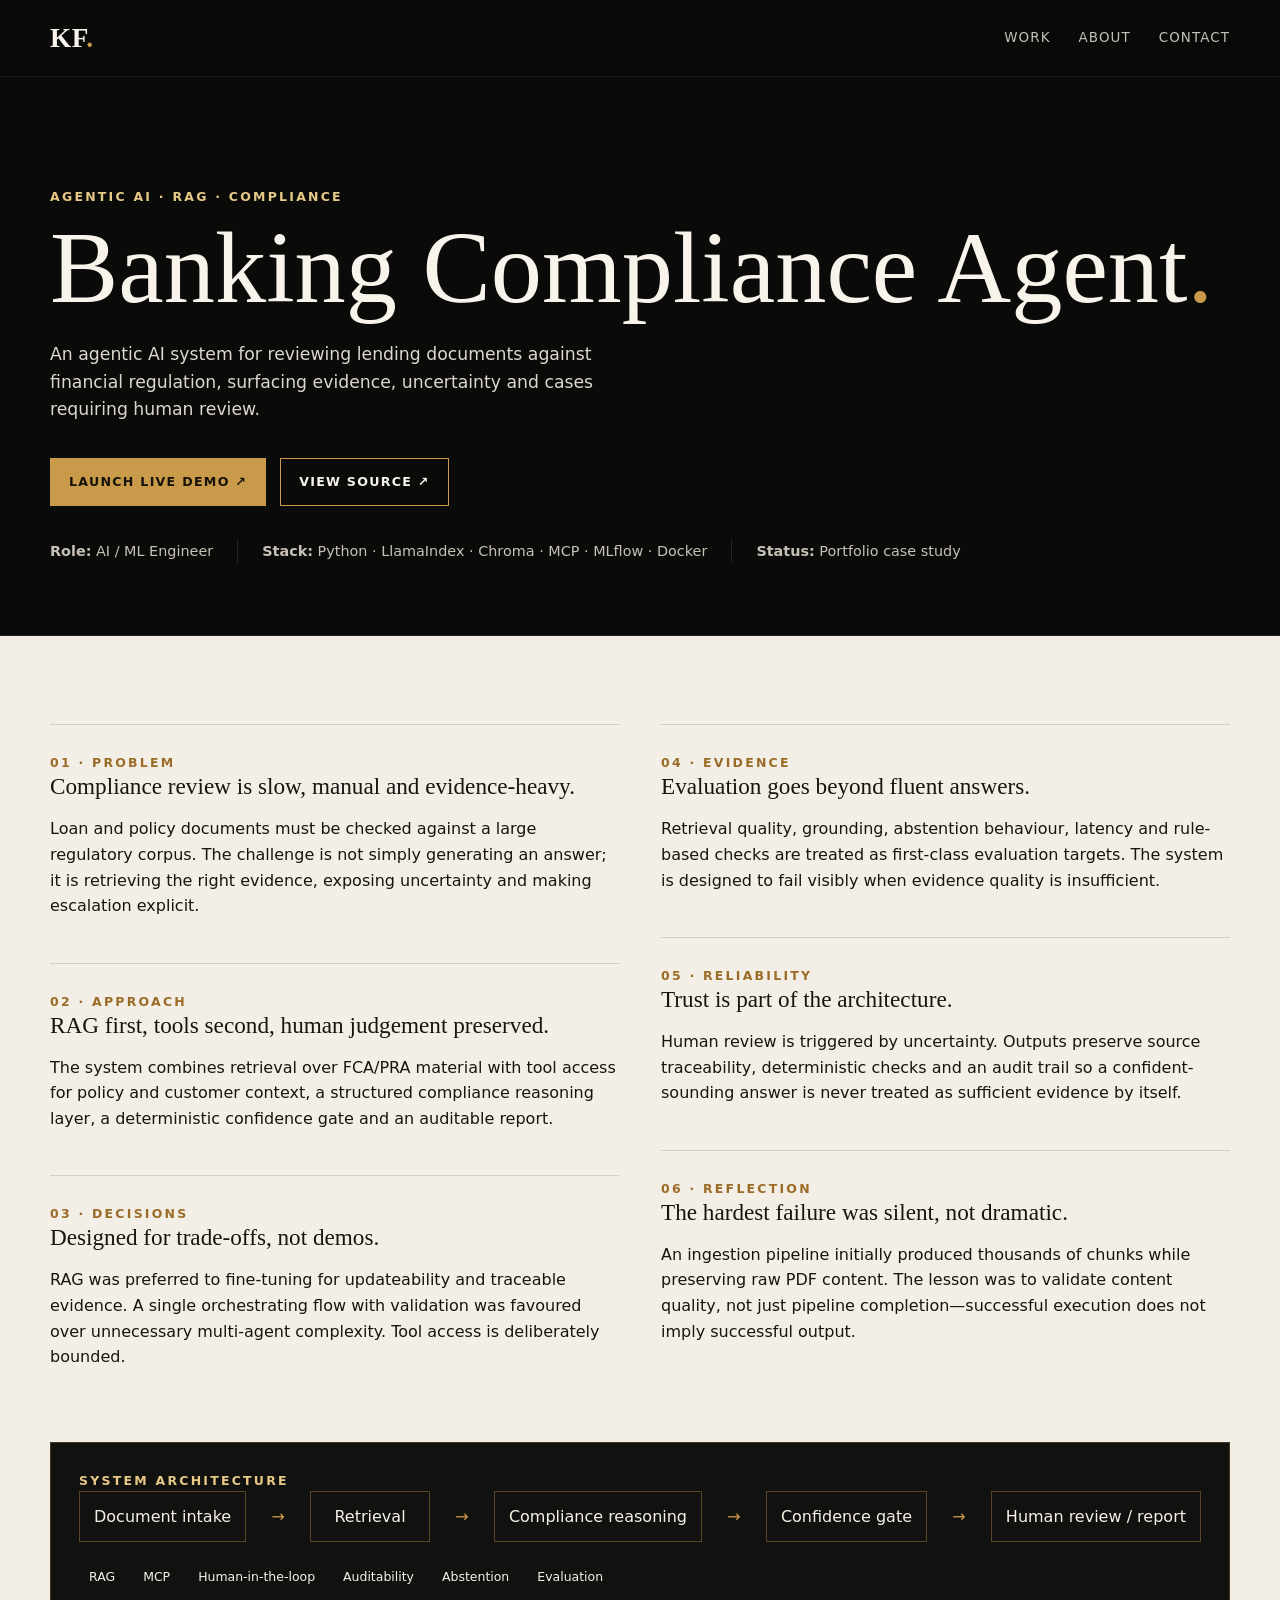
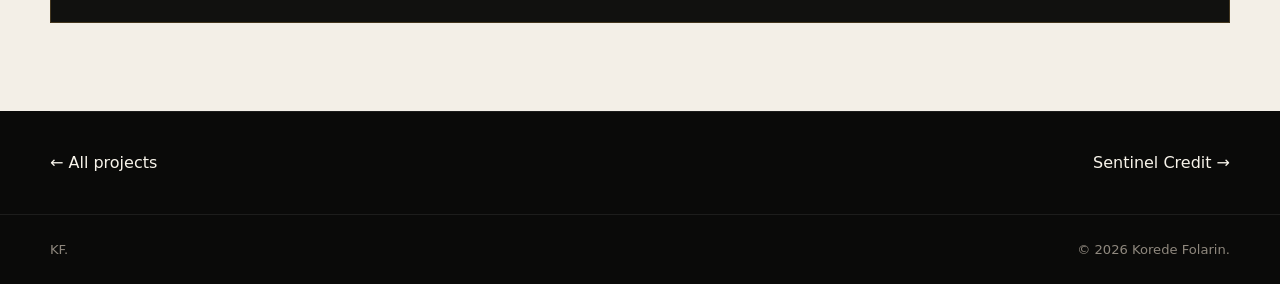
==== compliance-agent.html @ a44442d0 "Add files via upload" ====
<!doctype html>
<html lang="en">
<head>
<meta charset="utf-8">
<meta name="viewport" content="width=device-width,initial-scale=1">
<title>Banking Compliance Agent — Korede Folarin</title>
<link rel="stylesheet" href="styles.css">
</head>
<body>
<nav class="nav">
  <div class="container nav-inner">
    <a class="brand" href="index.html">KF<span>.</span></a>
    <div class="nav-links"><a href="index.html#work">Work</a><a href="index.html#about">About</a><a href="index.html#contact">Contact</a></div>
  </div>
</nav>

<main>
<section class="project-hero">
  <div class="container">
    <div class="eyebrow">Agentic AI · RAG · Compliance</div>
    <h1>Banking Compliance Agent<span style="color:var(--gold)">.</span></h1>
    <p class="hero-copy">An agentic AI system for reviewing lending documents against financial regulation, surfacing evidence, uncertainty and cases requiring human review.</p>
    <div class="actions">
      <a class="btn primary" href="#" aria-disabled="true" title="Add your deployed app URL here">Launch live demo ↗</a>
      <a class="btn" href="#" aria-disabled="true" title="Add your GitHub repository URL here">View source ↗</a>
    </div>
    <div class="project-meta">
      <span><strong>Role:</strong> AI / ML Engineer</span>
      <span><strong>Stack:</strong> Python · LlamaIndex · Chroma · MCP · MLflow · Docker</span>
      <span><strong>Status:</strong> Portfolio case study</span>
    </div>
  </div>
</section>

<section class="section paper">
  <div class="container">
    <div class="case-grid">
      <div>
        <div class="case-block"><div class="eyebrow" style="color:#9b6c27">01 · Problem</div><h3>Compliance review is slow, manual and evidence-heavy.</h3><p>Loan and policy documents must be checked against a large regulatory corpus. The challenge is not simply generating an answer; it is retrieving the right evidence, exposing uncertainty and making escalation explicit.</p></div>
        <div class="case-block"><div class="eyebrow" style="color:#9b6c27">02 · Approach</div><h3>RAG first, tools second, human judgement preserved.</h3><p>The system combines retrieval over FCA/PRA material with tool access for policy and customer context, a structured compliance reasoning layer, a deterministic confidence gate and an auditable report.</p></div>
        <div class="case-block"><div class="eyebrow" style="color:#9b6c27">03 · Decisions</div><h3>Designed for trade-offs, not demos.</h3><p>RAG was preferred to fine-tuning for updateability and traceable evidence. A single orchestrating flow with validation was favoured over unnecessary multi-agent complexity. Tool access is deliberately bounded.</p></div>
      </div>
      <div>
        <div class="case-block"><div class="eyebrow" style="color:#9b6c27">04 · Evidence</div><h3>Evaluation goes beyond fluent answers.</h3><p>Retrieval quality, grounding, abstention behaviour, latency and rule-based checks are treated as first-class evaluation targets. The system is designed to fail visibly when evidence quality is insufficient.</p></div>
        <div class="case-block"><div class="eyebrow" style="color:#9b6c27">05 · Reliability</div><h3>Trust is part of the architecture.</h3><p>Human review is triggered by uncertainty. Outputs preserve source traceability, deterministic checks and an audit trail so a confident-sounding answer is never treated as sufficient evidence by itself.</p></div>
        <div class="case-block"><div class="eyebrow" style="color:#9b6c27">06 · Reflection</div><h3>The hardest failure was silent, not dramatic.</h3><p>An ingestion pipeline initially produced thousands of chunks while preserving raw PDF content. The lesson was to validate content quality, not just pipeline completion—successful execution does not imply successful output.</p></div>
      </div>
    </div>

    <div class="arch">
      <div class="eyebrow">System architecture</div>
      <div class="arch-flow">
        <div class="arch-node">Document intake</div><span class="arrow">→</span><div class="arch-node">Retrieval</div><span class="arrow">→</span><div class="arch-node">Compliance reasoning</div><span class="arrow">→</span><div class="arch-node">Confidence gate</div><span class="arrow">→</span><div class="arch-node">Human review / report</div>
      </div>
      <div class="tag-row"><span class="tag">RAG</span><span class="tag">MCP</span><span class="tag">Human-in-the-loop</span><span class="tag">Auditability</span><span class="tag">Abstention</span><span class="tag">Evaluation</span></div>
    </div>
  </div>
</section>

<section>
  <div class="container next-project">
    <a href="index.html#work">← All projects</a>
    <a href="sentinel-credit.html">Sentinel Credit →</a>
  </div>
</section>
</main>
<footer><div class="container footer-row"><span>KF.</span><span>© 2026 Korede Folarin.</span></div></footer>
</body>
</html>
---- styles.css ----
:root{
  --bg:#0a0a09;
  --bg-soft:#12110f;
  --paper:#f3efe7;
  --paper-2:#ece5d9;
  --text:#f8f4eb;
  --ink:#171511;
  --muted:#b9b3aa;
  --gold:#c89a49;
  --gold-soft:#e7c987;
  --line:rgba(200,154,73,.28);
  --max:1180px;
}
*{box-sizing:border-box}
html{scroll-behavior:smooth}
body{
  margin:0;
  background:var(--bg);
  color:var(--text);
  font-family:Inter,ui-sans-serif,system-ui,-apple-system,BlinkMacSystemFont,"Segoe UI",sans-serif;
  line-height:1.6;
}
a{color:inherit;text-decoration:none}
img{max-width:100%;display:block}
button,a{transition:.2s ease}
.container{width:min(var(--max),calc(100% - 40px));margin:auto}
.serif{font-family:Georgia,"Times New Roman",serif}
.eyebrow{
  font-size:.78rem;
  letter-spacing:.18em;
  text-transform:uppercase;
  color:var(--gold-soft);
  font-weight:700;
}
.nav{
  position:sticky;top:0;z-index:20;
  backdrop-filter:blur(14px);
  background:rgba(10,10,9,.82);
  border-bottom:1px solid rgba(255,255,255,.06);
}
.nav-inner{height:76px;display:flex;align-items:center;justify-content:space-between}
.brand{font:700 1.7rem Georgia,serif;letter-spacing:.02em}
.brand span{color:var(--gold)}
.nav-links{display:flex;gap:28px;font-size:.84rem;letter-spacing:.08em;text-transform:uppercase}
.nav-links a{opacity:.78}
.nav-links a:hover,.nav-links a:focus{opacity:1;color:var(--gold-soft)}
.hero{
  min-height:700px;
  display:grid;
  align-items:center;
  overflow:hidden;
  position:relative;
  border-bottom:1px solid rgba(255,255,255,.08);
}
.hero:before{
  content:"";
  position:absolute;inset:0;
  background:
    radial-gradient(circle at 76% 35%,rgba(200,154,73,.13),transparent 29%),
    radial-gradient(circle at 88% 45%,rgba(255,255,255,.04),transparent 18%);
  pointer-events:none;
}
.hero-grid{display:grid;grid-template-columns:1.02fr .98fr;gap:48px;align-items:center;position:relative}
.hero h1{
  font-size:clamp(4.2rem,8vw,7.6rem);
  line-height:.88;
  margin:18px 0 28px;
  font-weight:500;
  letter-spacing:-.04em;
}
.hero h1 span{color:var(--gold)}
.hero-copy{max-width:590px;color:#ddd7ce;font-size:1.08rem}
.actions{display:flex;gap:14px;flex-wrap:wrap;margin:34px 0}
.btn{
  display:inline-flex;align-items:center;justify-content:center;gap:10px;
  padding:13px 18px;border:1px solid var(--gold);
  font-size:.79rem;text-transform:uppercase;letter-spacing:.1em;font-weight:700;
}
.btn.primary{background:var(--gold);color:#17120a}
.btn:hover{transform:translateY(-2px)}
.socials{display:flex;gap:22px;color:#ddd7ce;font-size:.9rem}
.data-art{
  height:430px;position:relative;
  display:grid;place-items:center;
}
.wave{
  position:absolute;width:120%;height:60%;
  border-radius:50%;
  border:1px solid rgba(200,154,73,.34);
  transform:rotate(-8deg);
  box-shadow:
    0 0 0 24px rgba(200,154,73,.035),
    0 0 0 48px rgba(200,154,73,.025),
    0 0 0 72px rgba(200,154,73,.018),
    0 0 90px rgba(200,154,73,.12);
}
.wave.two{transform:rotate(12deg) scale(.88);border-color:rgba(255,255,255,.12)}
.dot-grid{
  position:absolute;inset:8% 0 0 8%;
  opacity:.45;
  background-image:radial-gradient(var(--gold) 1px,transparent 1px);
  background-size:22px 22px;
  mask-image:linear-gradient(to left,black,transparent 78%);
}
.metric-card{
  position:relative;z-index:2;
  width:min(330px,76%);
  padding:30px;
  border:1px solid rgba(200,154,73,.4);
  background:rgba(10,10,9,.72);
  backdrop-filter:blur(12px);
}
.metric-card strong{display:block;font:500 2.2rem Georgia,serif;margin:5px 0}
.section{padding:88px 0}
.paper{background:var(--paper);color:var(--ink)}
.section-head{display:flex;align-items:end;justify-content:space-between;gap:24px;margin-bottom:36px}
.section h2{font:500 clamp(2rem,4vw,3.4rem) Georgia,serif;line-height:1.05;margin:8px 0}
.muted{color:#6f675d}
.projects{display:grid;grid-template-columns:repeat(3,1fr);gap:18px}
.card{
  border:1px solid rgba(23,21,17,.13);
  background:rgba(255,255,255,.26);
  min-height:360px;
  display:flex;flex-direction:column;
}
.card-visual{
  height:155px;position:relative;overflow:hidden;
  background:
    radial-gradient(circle at 60% 40%,rgba(200,154,73,.22),transparent 28%),
    linear-gradient(135deg,#0d0d0c,#1a1917);
}
.card-visual:before,.card-visual:after{
  content:"";position:absolute;border-radius:50%;
  border:1px solid rgba(200,154,73,.3);width:170%;height:70%;
  left:-20%;top:35%;transform:rotate(-8deg)
}
.card-visual:after{top:18%;transform:rotate(10deg);border-color:rgba(255,255,255,.12)}
.card-body{padding:22px;display:flex;flex-direction:column;flex:1}
.card h3{font:500 1.45rem Georgia,serif;margin:8px 0 8px}
.card p{font-size:.92rem;color:#564f47}
.card .link{margin-top:auto;color:#8e5e1d;font-size:.78rem;letter-spacing:.09em;text-transform:uppercase;font-weight:700}
.expertise-grid{display:grid;grid-template-columns:repeat(5,1fr);gap:0}
.expertise-item{padding:26px 20px;border-left:1px solid var(--line)}
.expertise-item:first-child{border-left:none}
.expertise-item .icon{font-size:1.8rem;color:var(--gold);margin-bottom:12px}
.expertise-item h3{font:500 1.1rem Georgia,serif;margin:0 0 6px}
.expertise-item p{font-size:.82rem;color:#bdb6ac}
.about-grid{display:grid;grid-template-columns:1.1fr .9fr;gap:48px;align-items:start}
.about-copy p{max-width:650px}
.fact-list{display:grid;gap:18px}
.fact{border-top:1px solid rgba(23,21,17,.14);padding-top:16px}
.fact strong{display:block;margin-bottom:4px}
.quote{
  margin-top:28px;background:#12110f;color:var(--text);padding:28px;
  border-left:3px solid var(--gold);
}
.footer-cta{display:grid;grid-template-columns:1.15fr .85fr;gap:50px;align-items:center;padding:62px 0}
.footer-cta h2{font:500 clamp(2.4rem,5vw,4.5rem) Georgia,serif;line-height:1.02;margin:0}
.contact-list{display:grid;gap:10px;color:#d8d1c7}
footer{border-top:1px solid rgba(255,255,255,.08);padding:24px 0;color:#8f887e;font-size:.82rem}
.footer-row{display:flex;justify-content:space-between;gap:20px;flex-wrap:wrap}

.project-hero{padding:110px 0 72px;border-bottom:1px solid rgba(255,255,255,.08)}
.project-hero h1{font:500 clamp(3.5rem,8vw,7rem) Georgia,serif;line-height:.92;margin:14px 0 26px}
.project-meta{display:flex;gap:24px;flex-wrap:wrap;color:#c8c1b6;font-size:.9rem}
.project-meta span{padding-right:24px;border-right:1px solid rgba(255,255,255,.12)}
.project-meta span:last-child{border-right:none}
.case-grid{display:grid;grid-template-columns:1fr 1fr;gap:42px}
.case-block{padding:28px 0;border-top:1px solid rgba(23,21,17,.14)}
.case-block h3{font:500 1.45rem Georgia,serif;margin:0 0 10px}
.arch{
  background:#11110f;color:#f7f1e7;border:1px solid rgba(200,154,73,.28);
  padding:28px;margin-top:28px;
}
.arch-flow{display:flex;gap:10px;align-items:center;justify-content:space-between;flex-wrap:wrap}
.arch-node{border:1px solid rgba(200,154,73,.38);padding:12px 14px;min-width:120px;text-align:center}
.arrow{color:var(--gold)}
.tag-row{display:flex;gap:8px;flex-wrap:wrap;margin-top:18px}
.tag{border:1px solid rgba(23,21,17,.16);padding:6px 9px;font-size:.78rem}
.next-project{display:flex;justify-content:space-between;align-items:center;padding:38px 0;border-top:1px solid rgba(255,255,255,.08)}

@media (max-width:900px){
  .hero-grid,.about-grid,.footer-cta,.case-grid{grid-template-columns:1fr}
  .data-art{height:300px}
  .projects{grid-template-columns:1fr}
  .expertise-grid{grid-template-columns:1fr 1fr}
  .expertise-item:nth-child(odd){border-left:none}
}
@media (max-width:680px){
  .container{width:min(100% - 28px,var(--max))}
  .nav-links{display:none}
  .hero{min-height:auto;padding:76px 0}
  .hero h1{font-size:4.1rem}
  .section{padding:66px 0}
  .section-head{align-items:start;flex-direction:column}
  .expertise-grid{grid-template-columns:1fr}
  .expertise-item{border-left:none;border-top:1px solid var(--line)}
  .data-art{height:245px}
  .metric-card{width:86%}
}
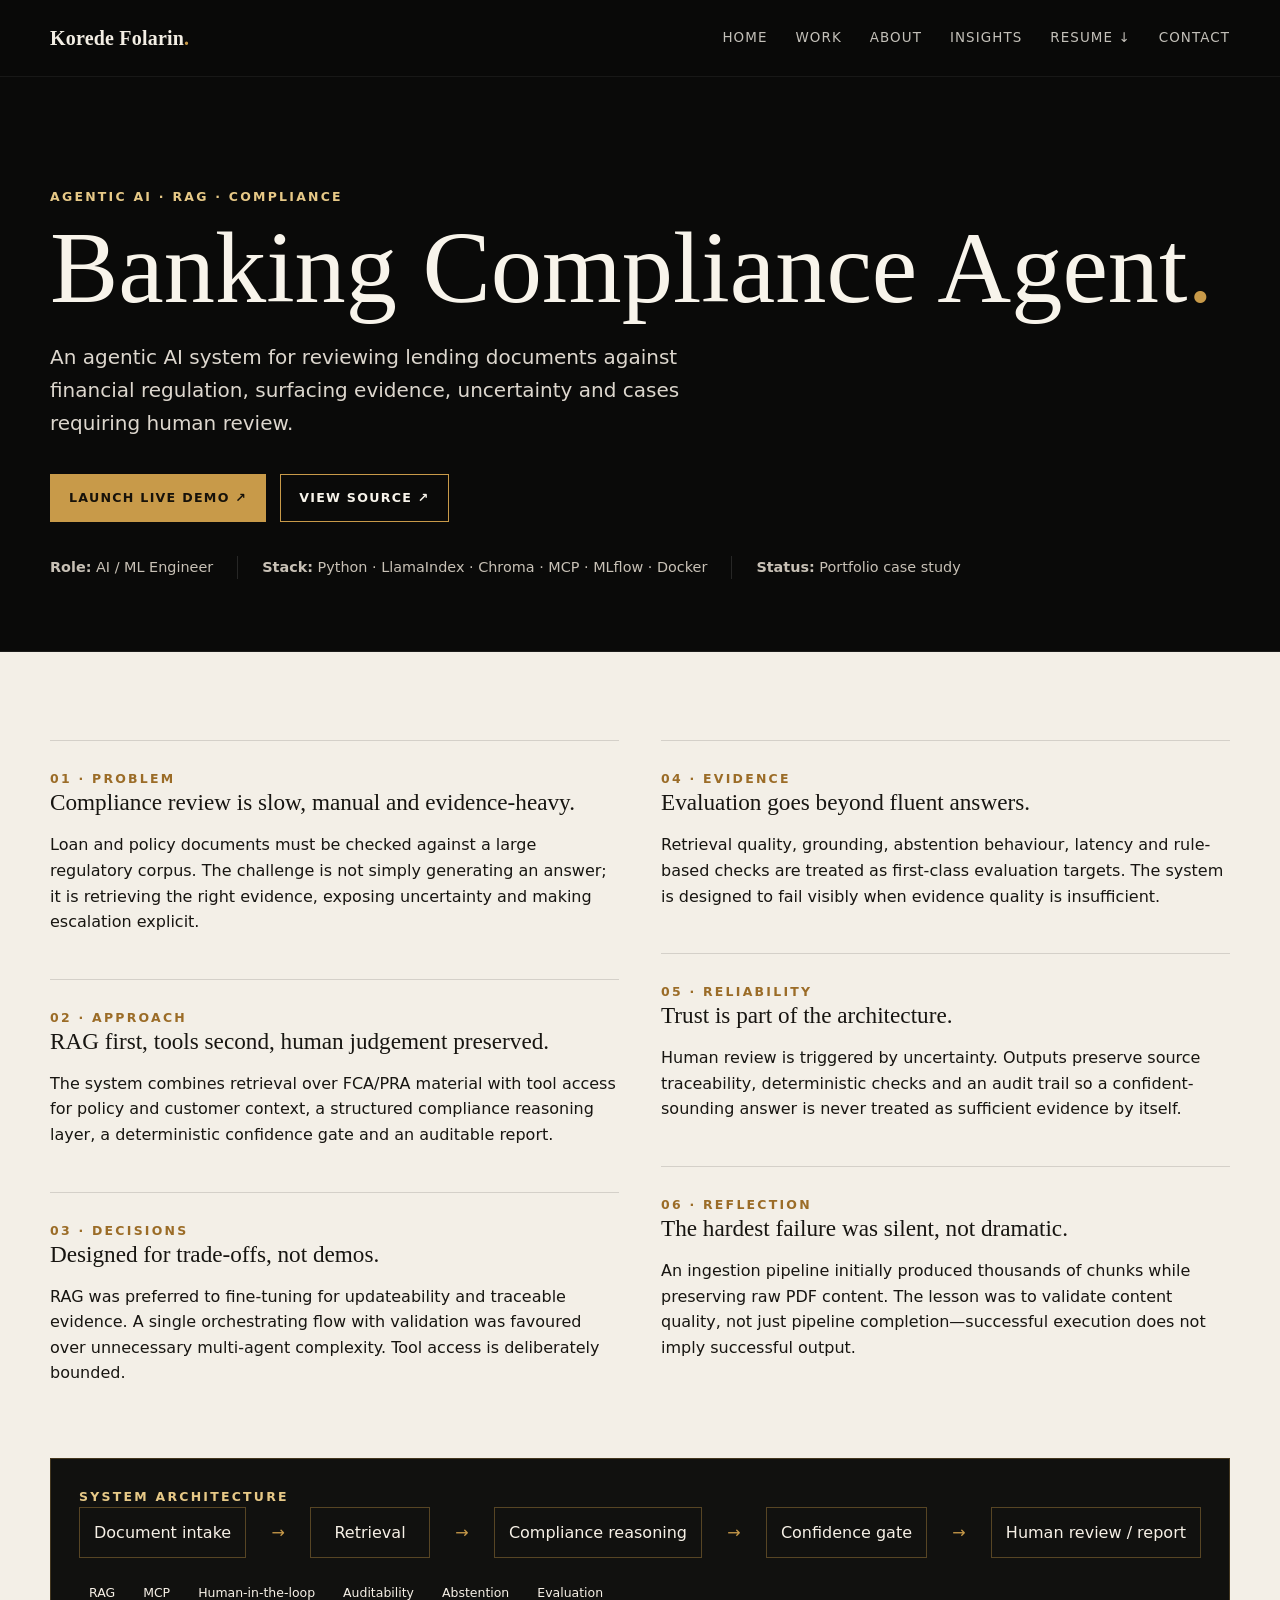
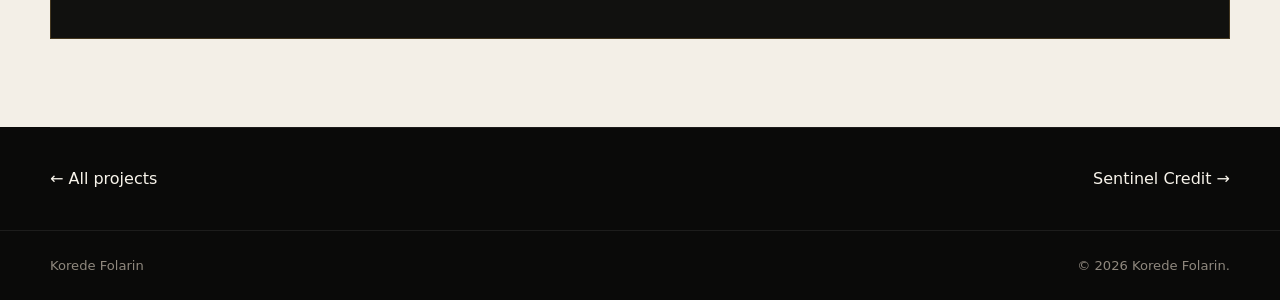
==== commit 80100be8: "Add files via upload" ====
--- a/compliance-agent.html
+++ b/compliance-agent.html
@@ -9,8 +9,8 @@
 <body>
 <nav class="nav">
   <div class="container nav-inner">
-    <a class="brand" href="index.html">KF<span>.</span></a>
-    <div class="nav-links"><a href="index.html#work">Work</a><a href="index.html#about">About</a><a href="index.html#contact">Contact</a></div>
+    <a class="brand wordmark" href="index.html">Korede Folarin</a>
+    <div class="nav-links"><a href="index.html">Home</a><a href="projects.html">Work</a><a href="index.html#about">About</a><a href="insights.html">Insights</a><a href="#" class="resume-link">Resume ↓</a><a href="index.html#contact">Contact</a></div>
   </div>
 </nav>
 
@@ -64,6 +64,6 @@
   </div>
 </section>
 </main>
-<footer><div class="container footer-row"><span>KF.</span><span>© 2026 Korede Folarin.</span></div></footer>
-</body>
+<footer><div class="container footer-row"><span>Korede Folarin</span><span>© 2026 Korede Folarin.</span></div></footer>
+<script src="script.js"></script></body>
 </html>
--- a/styles.css
+++ b/styles.css
@@ -199,3 +199,15 @@
   .data-art{height:245px}
   .metric-card{width:86%}
 }
+
+/* Premium 2026 refresh */
+.wordmark{font-family:Georgia,'Times New Roman',serif;font-size:20px;letter-spacing:.01em;color:#f3eee4!important}.wordmark:after{content:'.';color:var(--gold)}
+.menu{display:none;background:none;border:1px solid #6f685e;color:#eee6da;padding:8px 12px}.hero{min-height:760px;display:flex;align-items:center}.hero-grid{align-items:center}.hero-content{position:relative;z-index:2}.hero h1{font-size:clamp(72px,9vw,142px);line-height:.78;letter-spacing:-.055em;margin:28px 0 34px}.hero-copy{max-width:650px;font-size:20px;line-height:1.65}.socials{margin-top:44px;display:flex;gap:28px}.socials a{color:#cfc7ba;text-decoration:none;font-size:13px;text-transform:uppercase;letter-spacing:.14em}.socials a:hover{color:var(--gold)}
+.data-art{min-height:560px;position:relative;color:var(--gold);display:flex;align-items:center}.wave-svg{width:100%;filter:drop-shadow(0 0 20px rgba(190,145,72,.12))}.art-label{position:absolute;right:5%;bottom:9%;display:flex;flex-direction:column;gap:8px;text-align:right}.art-label span{font-size:10px;letter-spacing:.2em;color:#8f877c}.art-label strong{font-family:Georgia,serif;font-size:22px;font-weight:400;color:#eee7dc}
+.dark-work{background:#11110f;color:#f4eee5;border-top:1px solid #292722}.dark-work .section-head h2,.expertise h2{color:#f4eee5}.text-link{color:var(--gold);text-decoration:none;text-transform:uppercase;letter-spacing:.12em;font-size:12px}.premium-projects{gap:18px}.dark-card{background:#151513;border:1px solid #3c3932;padding:34px;min-height:430px;display:flex;flex-direction:column;transition:.25s ease}.dark-card:hover{transform:translateY(-5px);border-color:#8b6a37}.dark-card .project-no{font-family:Georgia,serif;color:#6f675d;font-size:42px;margin-bottom:54px}.dark-card h3{font-family:Georgia,serif;font-size:31px;font-weight:400;color:#f3ece2;margin:14px 0 18px}.dark-card p{color:#aaa398;line-height:1.65}.dark-card .project-hook{font-family:Georgia,serif;font-size:19px;color:#ded5c8;line-height:1.45}.dark-card .link{margin-top:auto;padding-top:28px;color:var(--gold)}
+.expertise{background:#0d0d0c}.expertise-grid{grid-template-columns:repeat(5,1fr);border-top:1px solid #37342f;border-bottom:1px solid #37342f}.expertise-item{padding:34px 24px 38px;border-right:1px solid #37342f}.expertise-item:last-child{border-right:0}.expertise-item h3{font-family:Georgia,serif;font-size:20px;color:#eee7dd;font-weight:400}.expertise-item p{font-size:13px;color:#9e978d;line-height:1.6}.expertise-item .icon{color:var(--gold);font-size:28px;margin-bottom:28px}.light-muted{color:#817a70}.domain-strip{margin-top:46px;border:1px solid #37342f;padding:28px 34px;display:grid;grid-template-columns:160px 1fr 2fr;align-items:center;gap:24px}.domain-strip span{font-size:10px;letter-spacing:.18em;color:#8e867a}.domain-strip strong{font-family:Georgia,serif;font-size:22px;color:#eee7dd;font-weight:400}.domain-strip p{margin:0;color:#9f978c;font-size:13px}
+.gold-text{color:#9b6c27}.about-copy h2{font-size:clamp(40px,5vw,70px);line-height:1.02}.about-copy>p{font-size:16px;line-height:1.8;color:#575149}.quote{font-size:23px;line-height:1.45;border-left:2px solid #b1833f;padding-left:22px;margin:34px 0}.dark-btn{border-color:#1a1917!important;color:#1a1917!important;margin-top:4px}.dark-btn:hover{background:#1a1917!important;color:#fff!important}.fact-list{align-self:center}.fact{padding:28px 0}.fact strong{font-size:11px;text-transform:uppercase;letter-spacing:.14em}.fact span{font-family:Georgia,serif;font-size:19px}.contact-section{background:#0d0d0c}.footer-cta h2 span{color:var(--gold)}.footer-cta p{color:#b8b0a5}.contact-list a{color:#bdb5aa;text-decoration:none}.contact-list a:hover{color:var(--gold)}
+.coming{margin-top:60px;border-top:1px solid #3c3932;padding-top:32px;max-width:760px}.coming span{font-size:10px;letter-spacing:.18em;color:var(--gold)}.coming h2{font-family:Georgia,serif;font-size:36px;font-weight:400}.coming p{color:#aaa398}.insight-hero{min-height:75vh}
+.project-hero h1 span{color:var(--gold)}
+@media(max-width:900px){.expertise-grid{grid-template-columns:1fr 1fr}.expertise-item{border-bottom:1px solid #37342f}.domain-strip{grid-template-columns:1fr}.hero{min-height:auto;padding-top:130px}.data-art{min-height:380px}.nav-links{display:none;position:absolute;top:70px;left:20px;right:20px;background:#121210;border:1px solid #3b3832;padding:20px;flex-direction:column}.nav-links.open{display:flex}.menu{display:block}.hero h1{font-size:clamp(66px,18vw,105px)}}
+@media(max-width:620px){.expertise-grid{grid-template-columns:1fr}.hero-grid{grid-template-columns:1fr}.data-art{min-height:280px}.art-label{bottom:0}.dark-card{min-height:390px}.domain-strip{padding:24px}.wordmark{font-size:18px}}
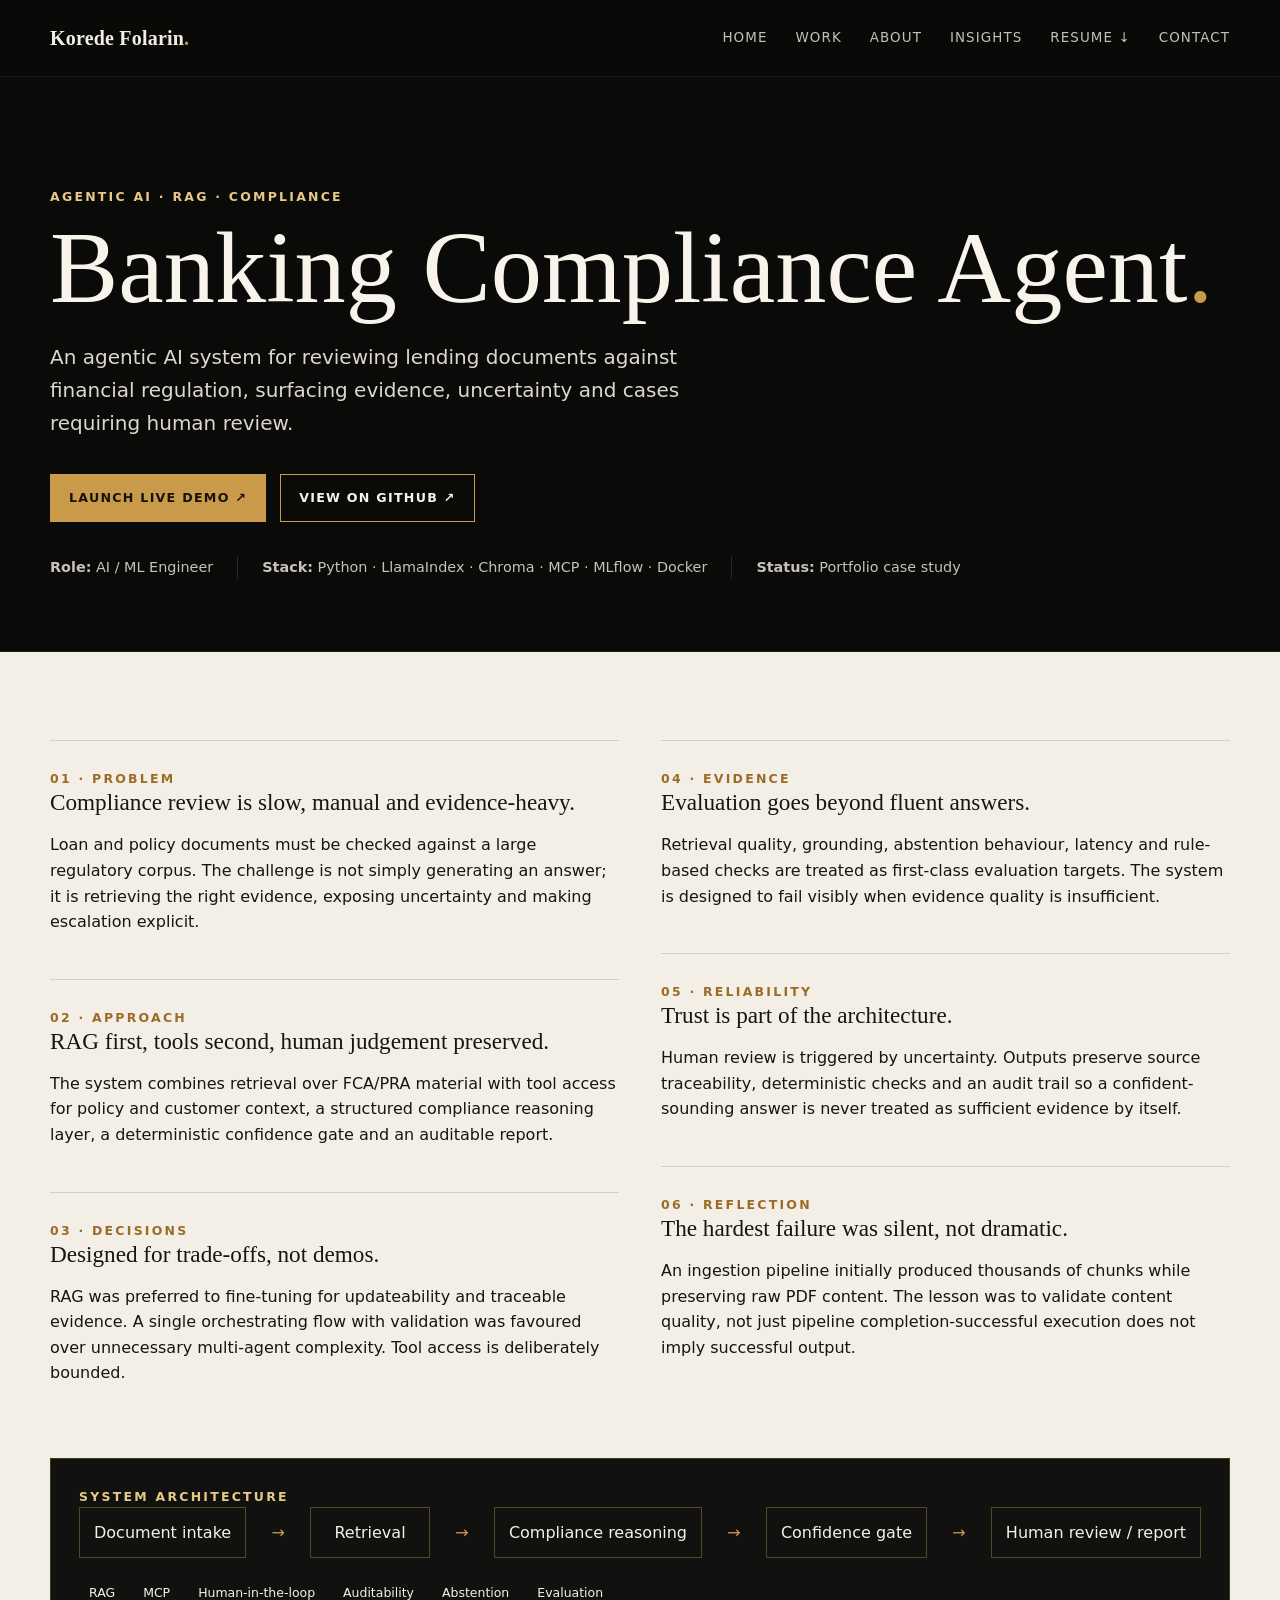
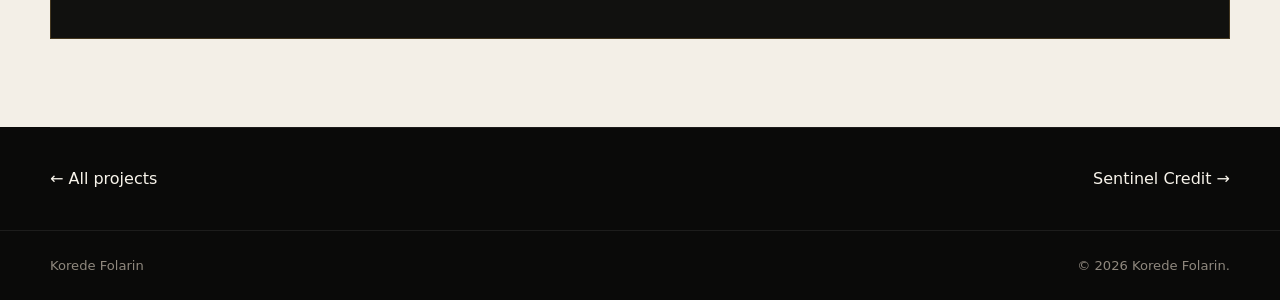
==== commit 1e2e1043: "Add files via upload" ====
--- a/compliance-agent.html
+++ b/compliance-agent.html
@@ -3,7 +3,7 @@
 <head>
 <meta charset="utf-8">
 <meta name="viewport" content="width=device-width,initial-scale=1">
-<title>Banking Compliance Agent — Korede Folarin</title>
+<title>Banking Compliance Agent, Korede Folarin</title>
 <link rel="stylesheet" href="styles.css">
 </head>
 <body>
@@ -22,7 +22,7 @@
     <p class="hero-copy">An agentic AI system for reviewing lending documents against financial regulation, surfacing evidence, uncertainty and cases requiring human review.</p>
     <div class="actions">
       <a class="btn primary" href="#" aria-disabled="true" title="Add your deployed app URL here">Launch live demo ↗</a>
-      <a class="btn" href="#" aria-disabled="true" title="Add your GitHub repository URL here">View source ↗</a>
+      <a class="btn" href="https://github.com/korede-folarin" target="_blank" rel="noopener" title="View Korede Folarin on GitHub">View on GitHub ↗</a>
     </div>
     <div class="project-meta">
       <span><strong>Role:</strong> AI / ML Engineer</span>
@@ -43,7 +43,7 @@
       <div>
         <div class="case-block"><div class="eyebrow" style="color:#9b6c27">04 · Evidence</div><h3>Evaluation goes beyond fluent answers.</h3><p>Retrieval quality, grounding, abstention behaviour, latency and rule-based checks are treated as first-class evaluation targets. The system is designed to fail visibly when evidence quality is insufficient.</p></div>
         <div class="case-block"><div class="eyebrow" style="color:#9b6c27">05 · Reliability</div><h3>Trust is part of the architecture.</h3><p>Human review is triggered by uncertainty. Outputs preserve source traceability, deterministic checks and an audit trail so a confident-sounding answer is never treated as sufficient evidence by itself.</p></div>
-        <div class="case-block"><div class="eyebrow" style="color:#9b6c27">06 · Reflection</div><h3>The hardest failure was silent, not dramatic.</h3><p>An ingestion pipeline initially produced thousands of chunks while preserving raw PDF content. The lesson was to validate content quality, not just pipeline completion—successful execution does not imply successful output.</p></div>
+        <div class="case-block"><div class="eyebrow" style="color:#9b6c27">06 · Reflection</div><h3>The hardest failure was silent, not dramatic.</h3><p>An ingestion pipeline initially produced thousands of chunks while preserving raw PDF content. The lesson was to validate content quality, not just pipeline completion-successful execution does not imply successful output.</p></div>
       </div>
     </div>
 
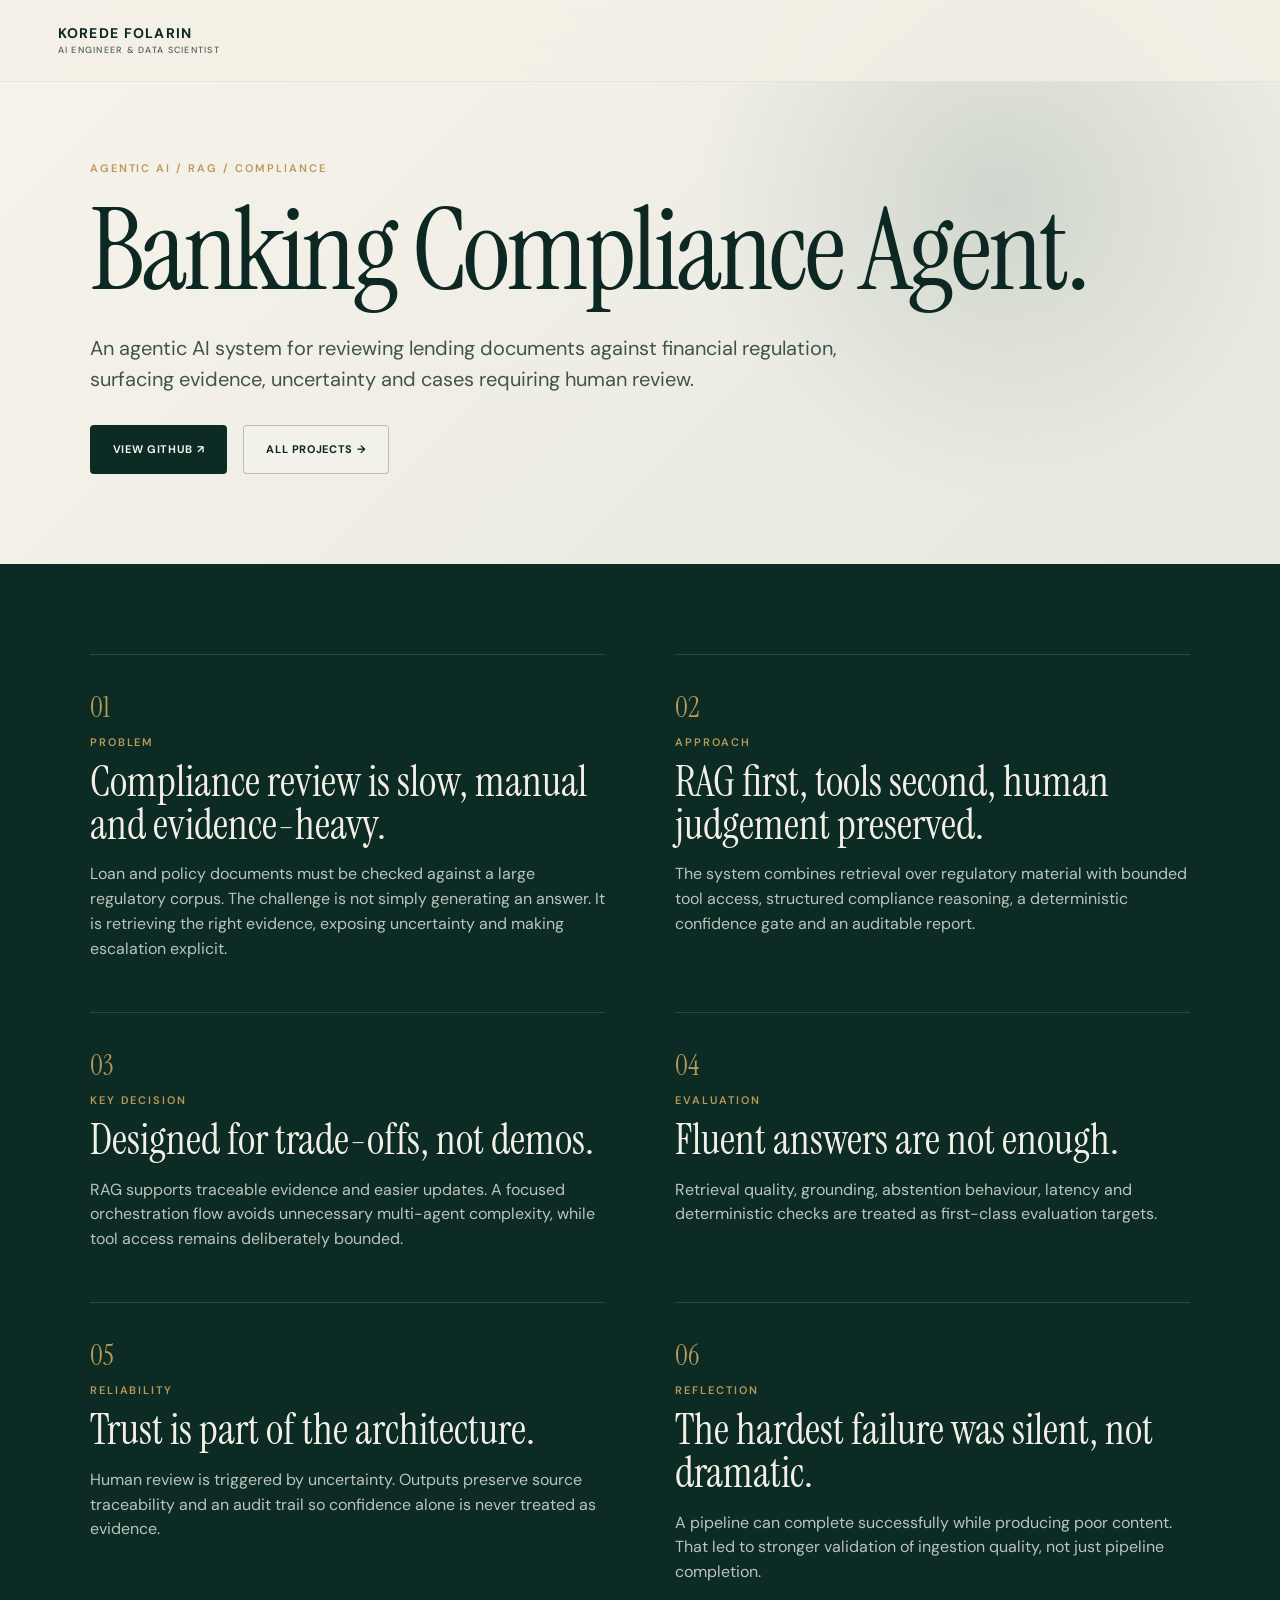
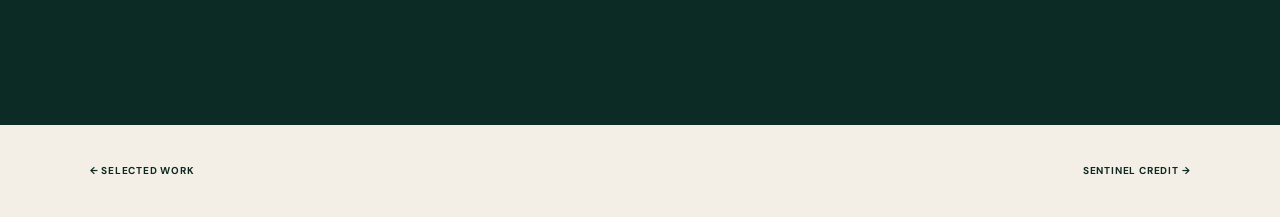
==== commit 9b4bb531: "Add files via upload" ====
--- a/compliance-agent.html
+++ b/compliance-agent.html
@@ -1,69 +1,3 @@
-<!doctype html>
-<html lang="en">
-<head>
-<meta charset="utf-8">
-<meta name="viewport" content="width=device-width,initial-scale=1">
-<title>Banking Compliance Agent, Korede Folarin</title>
-<link rel="stylesheet" href="styles.css">
-</head>
-<body>
-<nav class="nav">
-  <div class="container nav-inner">
-    <a class="brand wordmark" href="index.html">Korede Folarin</a>
-    <div class="nav-links"><a href="index.html">Home</a><a href="projects.html">Work</a><a href="index.html#about">About</a><a href="insights.html">Insights</a><a href="#" class="resume-link">Resume ↓</a><a href="index.html#contact">Contact</a></div>
-  </div>
-</nav>
-
-<main>
-<section class="project-hero">
-  <div class="container">
-    <div class="eyebrow">Agentic AI · RAG · Compliance</div>
-    <h1>Banking Compliance Agent<span style="color:var(--gold)">.</span></h1>
-    <p class="hero-copy">An agentic AI system for reviewing lending documents against financial regulation, surfacing evidence, uncertainty and cases requiring human review.</p>
-    <div class="actions">
-      <a class="btn primary" href="#" aria-disabled="true" title="Add your deployed app URL here">Launch live demo ↗</a>
-      <a class="btn" href="https://github.com/korede-folarin" target="_blank" rel="noopener" title="View Korede Folarin on GitHub">View on GitHub ↗</a>
-    </div>
-    <div class="project-meta">
-      <span><strong>Role:</strong> AI / ML Engineer</span>
-      <span><strong>Stack:</strong> Python · LlamaIndex · Chroma · MCP · MLflow · Docker</span>
-      <span><strong>Status:</strong> Portfolio case study</span>
-    </div>
-  </div>
-</section>
-
-<section class="section paper">
-  <div class="container">
-    <div class="case-grid">
-      <div>
-        <div class="case-block"><div class="eyebrow" style="color:#9b6c27">01 · Problem</div><h3>Compliance review is slow, manual and evidence-heavy.</h3><p>Loan and policy documents must be checked against a large regulatory corpus. The challenge is not simply generating an answer; it is retrieving the right evidence, exposing uncertainty and making escalation explicit.</p></div>
-        <div class="case-block"><div class="eyebrow" style="color:#9b6c27">02 · Approach</div><h3>RAG first, tools second, human judgement preserved.</h3><p>The system combines retrieval over FCA/PRA material with tool access for policy and customer context, a structured compliance reasoning layer, a deterministic confidence gate and an auditable report.</p></div>
-        <div class="case-block"><div class="eyebrow" style="color:#9b6c27">03 · Decisions</div><h3>Designed for trade-offs, not demos.</h3><p>RAG was preferred to fine-tuning for updateability and traceable evidence. A single orchestrating flow with validation was favoured over unnecessary multi-agent complexity. Tool access is deliberately bounded.</p></div>
-      </div>
-      <div>
-        <div class="case-block"><div class="eyebrow" style="color:#9b6c27">04 · Evidence</div><h3>Evaluation goes beyond fluent answers.</h3><p>Retrieval quality, grounding, abstention behaviour, latency and rule-based checks are treated as first-class evaluation targets. The system is designed to fail visibly when evidence quality is insufficient.</p></div>
-        <div class="case-block"><div class="eyebrow" style="color:#9b6c27">05 · Reliability</div><h3>Trust is part of the architecture.</h3><p>Human review is triggered by uncertainty. Outputs preserve source traceability, deterministic checks and an audit trail so a confident-sounding answer is never treated as sufficient evidence by itself.</p></div>
-        <div class="case-block"><div class="eyebrow" style="color:#9b6c27">06 · Reflection</div><h3>The hardest failure was silent, not dramatic.</h3><p>An ingestion pipeline initially produced thousands of chunks while preserving raw PDF content. The lesson was to validate content quality, not just pipeline completion-successful execution does not imply successful output.</p></div>
-      </div>
-    </div>
-
-    <div class="arch">
-      <div class="eyebrow">System architecture</div>
-      <div class="arch-flow">
-        <div class="arch-node">Document intake</div><span class="arrow">→</span><div class="arch-node">Retrieval</div><span class="arrow">→</span><div class="arch-node">Compliance reasoning</div><span class="arrow">→</span><div class="arch-node">Confidence gate</div><span class="arrow">→</span><div class="arch-node">Human review / report</div>
-      </div>
-      <div class="tag-row"><span class="tag">RAG</span><span class="tag">MCP</span><span class="tag">Human-in-the-loop</span><span class="tag">Auditability</span><span class="tag">Abstention</span><span class="tag">Evaluation</span></div>
-    </div>
-  </div>
-</section>
-
-<section>
-  <div class="container next-project">
-    <a href="index.html#work">← All projects</a>
-    <a href="sentinel-credit.html">Sentinel Credit →</a>
-  </div>
-</section>
-</main>
-<footer><div class="container footer-row"><span>Korede Folarin</span><span>© 2026 Korede Folarin.</span></div></footer>
-<script src="script.js"></script></body>
-</html>
+<!doctype html><html lang="en"><head><meta charset="utf-8"><meta name="viewport" content="width=device-width,initial-scale=1"><title>Banking Compliance Agent | Korede Folarin</title><link rel="preconnect" href="https://fonts.googleapis.com"><link rel="preconnect" href="https://fonts.gstatic.com" crossorigin><link href="https://fonts.googleapis.com/css2?family=DM+Sans:wght@400;500;600;700&family=Instrument+Serif:ital@0;1&display=swap" rel="stylesheet"><link rel="stylesheet" href="styles.css"><style>
+.case-page{background:var(--ivory);min-height:100vh}.case-hero{padding:160px clamp(28px,7vw,110px) 90px;background:radial-gradient(circle at 78% 35%,rgba(147,169,159,.32),transparent 28%),linear-gradient(135deg,#f7f3eb,#e7e8df)}.case-hero h1{font:clamp(68px,9vw,132px)/.9 var(--serif);letter-spacing:-.03em;margin:0;max-width:1100px}.case-hero .lede{max-width:760px;font-size:20px;color:#40544e;margin:30px 0}.case-actions{display:flex;gap:16px;flex-wrap:wrap}.case-grid{padding:90px clamp(28px,7vw,110px);display:grid;grid-template-columns:1fr 1fr;gap:0 70px;background:var(--forest);color:var(--ivory)}.case-block{padding:34px 0;border-top:1px solid rgba(255,255,255,.13)}.case-block .num{color:var(--gold);font:28px var(--serif)}.case-block h2{font:42px/1.02 var(--serif);font-weight:400;margin:9px 0 12px}.case-block p{color:rgba(250,248,243,.74);max-width:620px}.case-foot{padding:38px clamp(28px,7vw,110px);display:flex;justify-content:space-between;background:var(--ivory);text-transform:uppercase;font-size:10px;letter-spacing:.08em;font-weight:700}@media(max-width:760px){.case-hero{padding:120px 20px 60px}.case-hero .lede{font-size:16px}.case-grid{padding:60px 20px;grid-template-columns:1fr}.case-block h2{font-size:36px}.case-foot{padding:28px 20px;gap:20px}}
+</style></head><body><header class="site-header"><a class="wordmark" href="index.html"><span>Korede Folarin</span><small>AI Engineer & Data Scientist</small></a></header><main class="case-page"><section class="case-hero"><p class="eyebrow gold">Agentic AI / RAG / Compliance</p><h1>Banking Compliance Agent.</h1><p class="lede">An agentic AI system for reviewing lending documents against financial regulation, surfacing evidence, uncertainty and cases requiring human review.</p><div class="case-actions"><a class="btn btn-primary" href="https://github.com/korede-folarin" target="_blank" rel="noopener">View GitHub ↗</a><a class="btn btn-ghost" href="projects.html">All projects →</a></div></section><div class="case-grid"><section class="case-block"><span class="num">01</span><p class="eyebrow gold" style="margin:8px 0 10px">Problem</p><h2>Compliance review is slow, manual and evidence-heavy.</h2><p>Loan and policy documents must be checked against a large regulatory corpus. The challenge is not simply generating an answer. It is retrieving the right evidence, exposing uncertainty and making escalation explicit.</p></section><section class="case-block"><span class="num">02</span><p class="eyebrow gold" style="margin:8px 0 10px">Approach</p><h2>RAG first, tools second, human judgement preserved.</h2><p>The system combines retrieval over regulatory material with bounded tool access, structured compliance reasoning, a deterministic confidence gate and an auditable report.</p></section><section class="case-block"><span class="num">03</span><p class="eyebrow gold" style="margin:8px 0 10px">Key decision</p><h2>Designed for trade-offs, not demos.</h2><p>RAG supports traceable evidence and easier updates. A focused orchestration flow avoids unnecessary multi-agent complexity, while tool access remains deliberately bounded.</p></section><section class="case-block"><span class="num">04</span><p class="eyebrow gold" style="margin:8px 0 10px">Evaluation</p><h2>Fluent answers are not enough.</h2><p>Retrieval quality, grounding, abstention behaviour, latency and deterministic checks are treated as first-class evaluation targets.</p></section><section class="case-block"><span class="num">05</span><p class="eyebrow gold" style="margin:8px 0 10px">Reliability</p><h2>Trust is part of the architecture.</h2><p>Human review is triggered by uncertainty. Outputs preserve source traceability and an audit trail so confidence alone is never treated as evidence.</p></section><section class="case-block"><span class="num">06</span><p class="eyebrow gold" style="margin:8px 0 10px">Reflection</p><h2>The hardest failure was silent, not dramatic.</h2><p>A pipeline can complete successfully while producing poor content. That led to stronger validation of ingestion quality, not just pipeline completion.</p></section></div><div class="case-foot"><a href="index.html#work">← Selected work</a><a href="sentinel-credit.html">Sentinel Credit →</a></div></main></body></html>
--- a/styles.css
+++ b/styles.css
@@ -1,213 +1,119 @@
+:root{
+  --forest:#0b2b24;
+  --forest-2:#123a31;
+  --forest-3:#1f4e42;
+  --sage:#93a99f;
+  --sage-soft:#dce3df;
+  --ivory:#f3efe6;
+  --ivory-2:#ece7dc;
+  --gold:#b99958;
+  --gold-soft:#d8c18c;
+  --ink:#0d2822;
+  --muted:#66746e;
+  --white:#faf8f3;
+  --line:rgba(13,40,34,.16);
+  --shadow:0 22px 60px rgba(10,35,29,.16);
+  --serif:"Instrument Serif", Georgia, serif;
+  --sans:"DM Sans", Arial, sans-serif;
+}
 
-:root{
-  --bg:#0a0a09;
-  --bg-soft:#12110f;
-  --paper:#f3efe7;
-  --paper-2:#ece5d9;
-  --text:#f8f4eb;
-  --ink:#171511;
-  --muted:#b9b3aa;
-  --gold:#c89a49;
-  --gold-soft:#e7c987;
-  --line:rgba(200,154,73,.28);
-  --max:1180px;
-}
 *{box-sizing:border-box}
 html{scroll-behavior:smooth}
-body{
-  margin:0;
-  background:var(--bg);
-  color:var(--text);
-  font-family:Inter,ui-sans-serif,system-ui,-apple-system,BlinkMacSystemFont,"Segoe UI",sans-serif;
-  line-height:1.6;
+body{margin:0;background:var(--ivory);color:var(--ink);font-family:var(--sans);font-size:16px;line-height:1.55;overflow-x:hidden}
+a{color:inherit;text-decoration:none}
+button{font:inherit}
+
+.site-header{
+  position:fixed;z-index:50;top:0;left:0;right:0;
+  height:82px;padding:0 clamp(24px,4.5vw,80px);
+  display:grid;grid-template-columns:1fr auto 1fr;align-items:center;
+  background:rgba(243,239,230,.82);backdrop-filter:blur(18px);border-bottom:1px solid rgba(13,40,34,.05)
 }
-a{color:inherit;text-decoration:none}
-img{max-width:100%;display:block}
-button,a{transition:.2s ease}
-.container{width:min(var(--max),calc(100% - 40px));margin:auto}
-.serif{font-family:Georgia,"Times New Roman",serif}
-.eyebrow{
-  font-size:.78rem;
-  letter-spacing:.18em;
-  text-transform:uppercase;
-  color:var(--gold-soft);
-  font-weight:700;
-}
-.nav{
-  position:sticky;top:0;z-index:20;
-  backdrop-filter:blur(14px);
-  background:rgba(10,10,9,.82);
-  border-bottom:1px solid rgba(255,255,255,.06);
-}
-.nav-inner{height:76px;display:flex;align-items:center;justify-content:space-between}
-.brand{font:700 1.7rem Georgia,serif;letter-spacing:.02em}
-.brand span{color:var(--gold)}
-.nav-links{display:flex;gap:28px;font-size:.84rem;letter-spacing:.08em;text-transform:uppercase}
-.nav-links a{opacity:.78}
-.nav-links a:hover,.nav-links a:focus{opacity:1;color:var(--gold-soft)}
-.hero{
-  min-height:700px;
-  display:grid;
-  align-items:center;
-  overflow:hidden;
-  position:relative;
-  border-bottom:1px solid rgba(255,255,255,.08);
-}
-.hero:before{
-  content:"";
-  position:absolute;inset:0;
-  background:
-    radial-gradient(circle at 76% 35%,rgba(200,154,73,.13),transparent 29%),
-    radial-gradient(circle at 88% 45%,rgba(255,255,255,.04),transparent 18%);
-  pointer-events:none;
-}
-.hero-grid{display:grid;grid-template-columns:1.02fr .98fr;gap:48px;align-items:center;position:relative}
-.hero h1{
-  font-size:clamp(4.2rem,8vw,7.6rem);
-  line-height:.88;
-  margin:18px 0 28px;
-  font-weight:500;
-  letter-spacing:-.04em;
-}
-.hero h1 span{color:var(--gold)}
-.hero-copy{max-width:590px;color:#ddd7ce;font-size:1.08rem}
-.actions{display:flex;gap:14px;flex-wrap:wrap;margin:34px 0}
-.btn{
-  display:inline-flex;align-items:center;justify-content:center;gap:10px;
-  padding:13px 18px;border:1px solid var(--gold);
-  font-size:.79rem;text-transform:uppercase;letter-spacing:.1em;font-weight:700;
-}
-.btn.primary{background:var(--gold);color:#17120a}
-.btn:hover{transform:translateY(-2px)}
-.socials{display:flex;gap:22px;color:#ddd7ce;font-size:.9rem}
-.data-art{
-  height:430px;position:relative;
-  display:grid;place-items:center;
-}
-.wave{
-  position:absolute;width:120%;height:60%;
-  border-radius:50%;
-  border:1px solid rgba(200,154,73,.34);
-  transform:rotate(-8deg);
-  box-shadow:
-    0 0 0 24px rgba(200,154,73,.035),
-    0 0 0 48px rgba(200,154,73,.025),
-    0 0 0 72px rgba(200,154,73,.018),
-    0 0 90px rgba(200,154,73,.12);
-}
-.wave.two{transform:rotate(12deg) scale(.88);border-color:rgba(255,255,255,.12)}
-.dot-grid{
-  position:absolute;inset:8% 0 0 8%;
-  opacity:.45;
-  background-image:radial-gradient(var(--gold) 1px,transparent 1px);
-  background-size:22px 22px;
-  mask-image:linear-gradient(to left,black,transparent 78%);
-}
-.metric-card{
-  position:relative;z-index:2;
-  width:min(330px,76%);
-  padding:30px;
-  border:1px solid rgba(200,154,73,.4);
-  background:rgba(10,10,9,.72);
-  backdrop-filter:blur(12px);
-}
-.metric-card strong{display:block;font:500 2.2rem Georgia,serif;margin:5px 0}
-.section{padding:88px 0}
-.paper{background:var(--paper);color:var(--ink)}
-.section-head{display:flex;align-items:end;justify-content:space-between;gap:24px;margin-bottom:36px}
-.section h2{font:500 clamp(2rem,4vw,3.4rem) Georgia,serif;line-height:1.05;margin:8px 0}
-.muted{color:#6f675d}
-.projects{display:grid;grid-template-columns:repeat(3,1fr);gap:18px}
-.card{
-  border:1px solid rgba(23,21,17,.13);
-  background:rgba(255,255,255,.26);
-  min-height:360px;
-  display:flex;flex-direction:column;
-}
-.card-visual{
-  height:155px;position:relative;overflow:hidden;
-  background:
-    radial-gradient(circle at 60% 40%,rgba(200,154,73,.22),transparent 28%),
-    linear-gradient(135deg,#0d0d0c,#1a1917);
-}
-.card-visual:before,.card-visual:after{
-  content:"";position:absolute;border-radius:50%;
-  border:1px solid rgba(200,154,73,.3);width:170%;height:70%;
-  left:-20%;top:35%;transform:rotate(-8deg)
-}
-.card-visual:after{top:18%;transform:rotate(10deg);border-color:rgba(255,255,255,.12)}
-.card-body{padding:22px;display:flex;flex-direction:column;flex:1}
-.card h3{font:500 1.45rem Georgia,serif;margin:8px 0 8px}
-.card p{font-size:.92rem;color:#564f47}
-.card .link{margin-top:auto;color:#8e5e1d;font-size:.78rem;letter-spacing:.09em;text-transform:uppercase;font-weight:700}
-.expertise-grid{display:grid;grid-template-columns:repeat(5,1fr);gap:0}
-.expertise-item{padding:26px 20px;border-left:1px solid var(--line)}
-.expertise-item:first-child{border-left:none}
-.expertise-item .icon{font-size:1.8rem;color:var(--gold);margin-bottom:12px}
-.expertise-item h3{font:500 1.1rem Georgia,serif;margin:0 0 6px}
-.expertise-item p{font-size:.82rem;color:#bdb6ac}
-.about-grid{display:grid;grid-template-columns:1.1fr .9fr;gap:48px;align-items:start}
-.about-copy p{max-width:650px}
-.fact-list{display:grid;gap:18px}
-.fact{border-top:1px solid rgba(23,21,17,.14);padding-top:16px}
-.fact strong{display:block;margin-bottom:4px}
-.quote{
-  margin-top:28px;background:#12110f;color:var(--text);padding:28px;
-  border-left:3px solid var(--gold);
-}
-.footer-cta{display:grid;grid-template-columns:1.15fr .85fr;gap:50px;align-items:center;padding:62px 0}
-.footer-cta h2{font:500 clamp(2.4rem,5vw,4.5rem) Georgia,serif;line-height:1.02;margin:0}
-.contact-list{display:grid;gap:10px;color:#d8d1c7}
-footer{border-top:1px solid rgba(255,255,255,.08);padding:24px 0;color:#8f887e;font-size:.82rem}
-.footer-row{display:flex;justify-content:space-between;gap:20px;flex-wrap:wrap}
+.wordmark{justify-self:start;display:flex;flex-direction:column;line-height:1.05;text-transform:uppercase;letter-spacing:.08em}
+.wordmark span{font-size:14px;font-weight:700}
+.wordmark small{font-size:9px;margin-top:5px;letter-spacing:.14em;font-weight:500;opacity:.72}
+.main-nav{display:flex;gap:clamp(26px,3vw,54px);align-items:center;text-transform:uppercase;font-size:11px;letter-spacing:.09em;font-weight:600}
+.main-nav a{position:relative;padding:30px 0}
+.main-nav a::after{content:"";position:absolute;left:50%;bottom:18px;width:4px;height:4px;border-radius:50%;background:var(--gold);transform:translateX(-50%) scale(0);transition:.25s}
+.main-nav a:hover::after,.main-nav a.active::after{transform:translateX(-50%) scale(1)}
+.resume-btn{justify-self:end;border:1px solid rgba(13,40,34,.35);border-radius:4px;padding:13px 20px;background:transparent;text-transform:uppercase;font-size:11px;letter-spacing:.08em;cursor:pointer}
+.resume-btn:hover{background:var(--forest);color:var(--ivory)}
+.menu-toggle{display:none;border:0;background:transparent;width:42px;height:42px;position:relative}
+.menu-toggle span{position:absolute;width:24px;height:1px;background:var(--forest);left:9px;transition:.25s}.menu-toggle span:first-child{top:16px}.menu-toggle span:last-child{top:24px}
 
-.project-hero{padding:110px 0 72px;border-bottom:1px solid rgba(255,255,255,.08)}
-.project-hero h1{font:500 clamp(3.5rem,8vw,7rem) Georgia,serif;line-height:.92;margin:14px 0 26px}
-.project-meta{display:flex;gap:24px;flex-wrap:wrap;color:#c8c1b6;font-size:.9rem}
-.project-meta span{padding-right:24px;border-right:1px solid rgba(255,255,255,.12)}
-.project-meta span:last-child{border-right:none}
-.case-grid{display:grid;grid-template-columns:1fr 1fr;gap:42px}
-.case-block{padding:28px 0;border-top:1px solid rgba(23,21,17,.14)}
-.case-block h3{font:500 1.45rem Georgia,serif;margin:0 0 10px}
-.arch{
-  background:#11110f;color:#f7f1e7;border:1px solid rgba(200,154,73,.28);
-  padding:28px;margin-top:28px;
-}
-.arch-flow{display:flex;gap:10px;align-items:center;justify-content:space-between;flex-wrap:wrap}
-.arch-node{border:1px solid rgba(200,154,73,.38);padding:12px 14px;min-width:120px;text-align:center}
-.arrow{color:var(--gold)}
-.tag-row{display:flex;gap:8px;flex-wrap:wrap;margin-top:18px}
-.tag{border:1px solid rgba(23,21,17,.16);padding:6px 9px;font-size:.78rem}
-.next-project{display:flex;justify-content:space-between;align-items:center;padding:38px 0;border-top:1px solid rgba(255,255,255,.08)}
+.section-ivory{background:radial-gradient(circle at 65% 42%,rgba(160,179,169,.23),transparent 32%),linear-gradient(135deg,#f7f3eb 0%,#ebe9df 100%)}
+.hero{min-height:100svh;padding:150px clamp(28px,5vw,88px) 74px;display:grid;grid-template-columns:minmax(420px,.9fr) minmax(520px,1.1fr);gap:clamp(20px,4vw,90px);align-items:center;position:relative;overflow:hidden}
+.hero::before,.hero::after{content:"";position:absolute;width:340px;height:340px;border:1px solid rgba(185,153,88,.12);border-radius:48% 52% 42% 58%;filter:blur(.2px);pointer-events:none}
+.hero::before{left:-230px;top:110px;transform:rotate(25deg)}.hero::after{right:-240px;bottom:40px;transform:rotate(-18deg)}
+.hero-copy{z-index:2;max-width:760px}
+.eyebrow{text-transform:uppercase;font-size:11px;letter-spacing:.18em;font-weight:600;margin:0 0 22px}.eyebrow.gold{color:var(--gold)}
+.hero h1,.about-title h2,.contact-copy h2,.expertise-heading h2,.project-copy h2{font-family:var(--serif);font-weight:400;line-height:.96;margin:0}
+.hero h1{font-size:clamp(58px,6.1vw,106px);letter-spacing:-.032em;max-width:790px}
+.hero h1 em,.contact-copy h2 em{color:var(--forest-3);font-weight:400}
+.rule{width:42px;height:2px;background:var(--gold);margin:30px 0}
+.hero-summary{max-width:560px;font-size:clamp(15px,1.15vw,19px);color:#2f453f}
+.hero-actions{display:flex;gap:16px;flex-wrap:wrap;margin-top:34px}
+.btn{display:inline-flex;align-items:center;justify-content:center;gap:28px;padding:15px 22px;border-radius:4px;text-transform:uppercase;font-size:11px;letter-spacing:.06em;font-weight:700;border:1px solid transparent;cursor:pointer;transition:.25s}
+.btn-primary{background:var(--forest);color:var(--ivory)}.btn-primary:hover{background:var(--forest-3);transform:translateY(-2px)}
+.btn-ghost{border-color:rgba(13,40,34,.25);background:rgba(255,255,255,.18)}.btn-ghost:hover{background:rgba(255,255,255,.5)}
+.social-row{display:flex;gap:28px;margin-top:42px;font-size:13px}.social-row a{display:flex;gap:9px;align-items:center}.social-row a>span{opacity:.75}.social-row a:hover>span{opacity:1}
+.hero-visual{height:min(74vh,760px);min-height:560px;position:relative;display:flex;align-items:center;justify-content:center;z-index:1}
+#hero3d{width:100%;height:100%;display:block;position:absolute;inset:0;z-index:1}
+.hero-glow{position:absolute;width:54%;aspect-ratio:1;border-radius:50%;background:radial-gradient(circle,rgba(185,153,88,.26),rgba(31,78,66,.08) 45%,transparent 70%);filter:blur(28px);z-index:0;bottom:8%;left:25%}
+.callout{position:absolute;right:0;z-index:3;width:145px;padding-left:24px;text-transform:uppercase;font-size:10px;letter-spacing:.14em}.callout::before{content:"";position:absolute;left:-58px;top:8px;width:50px;height:1px;background:rgba(13,40,34,.3)}.callout::after{content:"";position:absolute;left:-63px;top:5px;width:7px;height:7px;border:2px solid var(--forest-3);border-radius:50%;background:var(--ivory)}
+.callout b{display:block;margin-bottom:7px}.callout span{display:block;text-transform:none;letter-spacing:0;font-size:11px;color:#455b55;line-height:1.4}.callout-1{top:24%}.callout-2{top:46%}.callout-3{top:68%}
+.scroll-cue{position:absolute;left:50%;bottom:22px;transform:translateX(-50%);font-size:10px;text-transform:uppercase;letter-spacing:.16em;display:flex;flex-direction:column;align-items:center;gap:8px}.scroll-cue span{font-size:19px}
 
-@media (max-width:900px){
-  .hero-grid,.about-grid,.footer-cta,.case-grid{grid-template-columns:1fr}
-  .data-art{height:300px}
-  .projects{grid-template-columns:1fr}
-  .expertise-grid{grid-template-columns:1fr 1fr}
-  .expertise-item:nth-child(odd){border-left:none}
-}
-@media (max-width:680px){
-  .container{width:min(100% - 28px,var(--max))}
-  .nav-links{display:none}
-  .hero{min-height:auto;padding:76px 0}
-  .hero h1{font-size:4.1rem}
-  .section{padding:66px 0}
-  .section-head{align-items:start;flex-direction:column}
-  .expertise-grid{grid-template-columns:1fr}
-  .expertise-item{border-left:none;border-top:1px solid var(--line)}
-  .data-art{height:245px}
-  .metric-card{width:86%}
+.work-section{background:var(--ivory)}
+.project-band{min-height:440px;padding:64px clamp(28px,5vw,88px);display:grid;grid-template-columns:90px minmax(300px,.7fr) minmax(420px,1.3fr);gap:28px;align-items:center;overflow:hidden;position:relative}
+.project-dark{background:radial-gradient(circle at 80% 45%,rgba(35,83,71,.6),transparent 40%),linear-gradient(90deg,#07241f,#0d322a);color:var(--ivory)}
+.project-light{background:linear-gradient(110deg,#f5f1e8,#e8e7de);color:var(--ink)}
+.project-index{font-family:var(--serif);font-size:76px;color:var(--gold);align-self:start;line-height:1;margin-top:12px}.project-light .project-index{color:var(--forest)}
+.project-copy{max-width:500px;z-index:2}.project-copy h2{font-size:clamp(38px,3.2vw,58px);line-height:1.02}.project-copy p{margin:18px 0 26px;max-width:470px;font-size:15px;opacity:.82}
+.project-links{display:flex;gap:26px;flex-wrap:wrap;text-transform:uppercase;font-size:10px;letter-spacing:.08em;font-weight:700}.project-links a,.disabled-link{display:flex;gap:9px;align-items:center}.project-links a:hover{color:var(--gold-soft)}.disabled-link{opacity:.45;cursor:not-allowed}
+.project-art{height:310px;position:relative;min-width:0}
+.compliance-art{display:flex;align-items:center;justify-content:center}
+.doc-stack{position:relative;width:220px;height:255px;perspective:900px;animation:floatStack 6s ease-in-out infinite}.doc-stack>div{position:absolute;inset:18px 12px;border:1px solid rgba(216,193,140,.45);border-radius:8px;background:rgba(255,255,255,.04);box-shadow:0 0 30px rgba(185,153,88,.08);transform-origin:center}.doc-stack>div:nth-child(1){transform:translateX(-44px) scale(.88)}.doc-stack>div:nth-child(2){transform:translateX(-28px) scale(.92)}.doc-stack>div:nth-child(3){transform:translateX(-12px) scale(.96)}.doc-stack>div:nth-child(4){transform:translateX(4px)}
+.doc-stack .doc-face{background:linear-gradient(145deg,rgba(249,246,236,.94),rgba(226,227,214,.82));color:var(--forest);padding:42px 30px;display:flex;flex-direction:column;gap:13px;transform:translateX(20px);box-shadow:0 20px 50px rgba(0,0,0,.25)}.doc-face span{height:5px;border-radius:20px;background:rgba(13,40,34,.18)}.doc-face span:nth-child(2){width:72%}.doc-face span:nth-child(3){width:82%}.doc-face span:nth-child(4){width:61%}.doc-face b{position:absolute;right:18px;bottom:18px;font-size:35px;color:var(--gold)}
+.signal-lines{position:absolute;left:0;top:50%;width:45%;height:150px;transform:translateY(-50%);background:repeating-radial-gradient(ellipse at right center,rgba(216,193,140,.55) 0 1px,transparent 1px 13px);mask-image:linear-gradient(90deg,transparent,#000);opacity:.6;animation:signalPulse 3s ease-in-out infinite}
+.sentinel-art canvas,.fraud-art canvas{width:100%;height:100%;display:block}.terrain-label,.risk-score{position:absolute;z-index:2;background:rgba(247,243,235,.74);backdrop-filter:blur(10px);border:1px solid rgba(13,40,34,.08);padding:7px 10px;font-size:9px;text-transform:uppercase;letter-spacing:.06em}.label-a{left:20%;top:23%}.label-b{left:52%;top:14%}.risk-score{right:6%;top:11%;display:flex;flex-direction:column}.risk-score strong{font:34px var(--serif)}.risk-score small{font-size:8px;letter-spacing:.08em}
+.fraud-art{overflow:hidden}.fraud-label{position:absolute;right:2%;font-size:9px;text-transform:uppercase;letter-spacing:.08em;font-weight:700}.suspicious{top:24%;color:#d6724d}.legitimate{bottom:24%;color:var(--sage-soft)}
+.view-all-wrap{padding:24px clamp(28px,5vw,88px) 34px;background:var(--forest);color:var(--ivory);text-align:right}.view-all-wrap a{font-size:12px;text-transform:uppercase;letter-spacing:.08em}.view-all-wrap a:hover{color:var(--gold-soft)}
+
+.about-section{padding:90px clamp(28px,5vw,88px);display:grid;grid-template-columns:1.15fr .9fr .65fr;gap:clamp(40px,6vw,100px);align-items:center}
+.about-title h2{font-size:clamp(44px,4.5vw,76px);line-height:1.02}.about-copy{font-size:15px}.about-copy p{margin:0 0 20px}.text-link{border:0;padding:0;background:transparent;text-transform:uppercase;font-size:10px;letter-spacing:.08em;font-weight:700;cursor:pointer}.text-link:hover{color:var(--gold)}
+.about-stats{border-left:1px solid var(--line);padding-left:40px;display:flex;flex-direction:column;gap:28px}.about-stats>div{display:grid;grid-template-columns:44px 1fr;grid-template-rows:auto auto;column-gap:15px;align-items:center}.stat-icon{grid-row:1/3;width:44px;height:44px;border:1px solid rgba(13,40,34,.14);border-radius:50%;display:grid;place-items:center}.about-stats strong{font:38px var(--serif);line-height:1}.about-stats small{font-size:10px;text-transform:uppercase;letter-spacing:.05em;color:var(--muted)}
+
+.expertise-section{padding:82px clamp(28px,5vw,88px) 74px;background:linear-gradient(180deg,#dce3df,#cad5cf);position:relative}
+.expertise-heading{display:grid;grid-template-columns:1fr .85fr;gap:10vw;align-items:end;margin-bottom:42px}.expertise-heading h2{font-size:clamp(42px,4vw,66px)}.expertise-heading>p{max-width:580px;color:#40544e}
+.expertise-tabs{display:grid;grid-template-columns:repeat(5,1fr);border:1px solid rgba(13,40,34,.12);background:rgba(255,255,255,.16)}
+.expertise-tab{min-height:150px;border:0;border-right:1px solid rgba(13,40,34,.12);background:transparent;color:var(--ink);padding:26px 18px;cursor:pointer;font-size:13px;font-weight:600;display:flex;flex-direction:column;gap:15px;align-items:center;justify-content:center;text-align:center;transition:.25s}.expertise-tab:last-child{border-right:0}.expertise-tab span{font-size:25px}.expertise-tab:hover,.expertise-tab.active{background:var(--forest);color:var(--ivory)}
+.expertise-detail{display:grid;grid-template-columns:1fr 1fr;gap:8vw;padding:40px 0 18px}.detail-kicker{text-transform:uppercase;font-size:10px;letter-spacing:.12em;color:var(--gold);margin:0 0 10px}.expertise-detail h3{font-family:var(--serif);font-weight:400;font-size:34px;margin:0 0 10px}.expertise-detail p{max-width:580px;margin:0;color:#40544e}.expertise-detail ul{display:grid;grid-template-columns:1fr 1fr;gap:16px 34px;margin:0;padding:6px 0 0;list-style:none}.expertise-detail li{position:relative;padding-left:22px;font-size:13px}.expertise-detail li::before{content:"✓";position:absolute;left:0;color:var(--gold);font-weight:700}
+.domain-depth{margin-top:22px;padding-top:22px;border-top:1px solid rgba(13,40,34,.14);display:flex;gap:30px;align-items:center}.domain-depth span{text-transform:uppercase;font-size:10px;letter-spacing:.12em;color:var(--gold);font-weight:700}.domain-depth p{margin:0;font-size:13px}
+
+.contact-section{min-height:430px;padding:80px clamp(28px,5vw,88px) 36px;background:linear-gradient(110deg,#08261f,#0c332a);color:var(--ivory);position:relative;display:grid;grid-template-columns:1fr 1fr;grid-template-rows:1fr auto;overflow:hidden}.contact-copy{z-index:2;align-self:center}.contact-copy h2{font-size:clamp(48px,4.7vw,78px);line-height:1.02;max-width:860px}.contact-copy h2 em{color:var(--gold-soft)}.btn-gold{background:var(--gold);color:#102b24;margin-top:28px}.btn-gold:hover{background:var(--gold-soft);transform:translateY(-2px)}
+.contact-wave{position:absolute;right:0;top:0;width:60%;height:100%;opacity:.85}.contact-wave canvas{width:100%;height:100%}.contact-meta{z-index:2;grid-column:1/2;display:flex;gap:28px;align-items:end;font-size:11px;flex-wrap:wrap}.copyright{z-index:2;grid-column:2/3;justify-self:end;align-self:end;margin:0;font-size:10px;opacity:.7}
+
+.cv-modal[hidden]{display:none}.cv-modal{position:fixed;inset:0;z-index:100;background:rgba(5,24,20,.7);backdrop-filter:blur(8px);display:grid;place-items:center;padding:20px}.cv-modal-card{width:min(540px,100%);background:var(--ivory);padding:42px;box-shadow:var(--shadow);position:relative}.cv-modal-card h2{font:52px var(--serif);margin:0 0 16px}.cv-close{position:absolute;right:18px;top:12px;border:0;background:transparent;font-size:28px;cursor:pointer}.cv-close-secondary{margin-top:18px}
+
+.reveal{opacity:0;transform:translateY(24px);transition:opacity .7s ease,transform .7s ease}.reveal.visible{opacity:1;transform:none}
+@keyframes floatStack{0%,100%{transform:translateY(0) rotate(-1deg)}50%{transform:translateY(-10px) rotate(1deg)}}
+@keyframes signalPulse{0%,100%{opacity:.35;transform:translateY(-50%) scaleX(.95)}50%{opacity:.8;transform:translateY(-50%) scaleX(1.04)}}
+
+@media (max-width:1100px){
+  .site-header{grid-template-columns:1fr auto}.main-nav{display:none;position:absolute;top:82px;left:0;right:0;background:rgba(243,239,230,.98);padding:28px;flex-direction:column;gap:0;border-bottom:1px solid var(--line)}.main-nav.open{display:flex}.main-nav a{padding:14px}.resume-btn{display:none}.menu-toggle{display:block;justify-self:end}.menu-toggle.open span:first-child{top:20px;transform:rotate(45deg)}.menu-toggle.open span:last-child{top:20px;transform:rotate(-45deg)}
+  .hero{grid-template-columns:1fr;min-height:auto;padding-top:130px}.hero-copy{max-width:850px}.hero h1{font-size:clamp(62px,9vw,92px)}.hero-visual{height:620px;min-height:0}.callout{right:5%}.scroll-cue{display:none}
+  .project-band{grid-template-columns:70px 1fr;min-height:0}.project-art{grid-column:1/3;height:330px;margin-top:6px}.project-copy{max-width:none}.about-section{grid-template-columns:1fr 1fr}.about-stats{grid-column:1/3;border-left:0;border-top:1px solid var(--line);padding:28px 0 0;display:grid;grid-template-columns:repeat(3,1fr)}
+  .expertise-tabs{grid-template-columns:repeat(3,1fr)}.expertise-tab{border-bottom:1px solid rgba(13,40,34,.12)}
 }
 
-/* Premium 2026 refresh */
-.wordmark{font-family:Georgia,'Times New Roman',serif;font-size:20px;letter-spacing:.01em;color:#f3eee4!important}.wordmark:after{content:'.';color:var(--gold)}
-.menu{display:none;background:none;border:1px solid #6f685e;color:#eee6da;padding:8px 12px}.hero{min-height:760px;display:flex;align-items:center}.hero-grid{align-items:center}.hero-content{position:relative;z-index:2}.hero h1{font-size:clamp(72px,9vw,142px);line-height:.78;letter-spacing:-.055em;margin:28px 0 34px}.hero-copy{max-width:650px;font-size:20px;line-height:1.65}.socials{margin-top:44px;display:flex;gap:28px}.socials a{color:#cfc7ba;text-decoration:none;font-size:13px;text-transform:uppercase;letter-spacing:.14em}.socials a:hover{color:var(--gold)}
-.data-art{min-height:560px;position:relative;color:var(--gold);display:flex;align-items:center}.wave-svg{width:100%;filter:drop-shadow(0 0 20px rgba(190,145,72,.12))}.art-label{position:absolute;right:5%;bottom:9%;display:flex;flex-direction:column;gap:8px;text-align:right}.art-label span{font-size:10px;letter-spacing:.2em;color:#8f877c}.art-label strong{font-family:Georgia,serif;font-size:22px;font-weight:400;color:#eee7dc}
-.dark-work{background:#11110f;color:#f4eee5;border-top:1px solid #292722}.dark-work .section-head h2,.expertise h2{color:#f4eee5}.text-link{color:var(--gold);text-decoration:none;text-transform:uppercase;letter-spacing:.12em;font-size:12px}.premium-projects{gap:18px}.dark-card{background:#151513;border:1px solid #3c3932;padding:34px;min-height:430px;display:flex;flex-direction:column;transition:.25s ease}.dark-card:hover{transform:translateY(-5px);border-color:#8b6a37}.dark-card .project-no{font-family:Georgia,serif;color:#6f675d;font-size:42px;margin-bottom:54px}.dark-card h3{font-family:Georgia,serif;font-size:31px;font-weight:400;color:#f3ece2;margin:14px 0 18px}.dark-card p{color:#aaa398;line-height:1.65}.dark-card .project-hook{font-family:Georgia,serif;font-size:19px;color:#ded5c8;line-height:1.45}.dark-card .link{margin-top:auto;padding-top:28px;color:var(--gold)}
-.expertise{background:#0d0d0c}.expertise-grid{grid-template-columns:repeat(5,1fr);border-top:1px solid #37342f;border-bottom:1px solid #37342f}.expertise-item{padding:34px 24px 38px;border-right:1px solid #37342f}.expertise-item:last-child{border-right:0}.expertise-item h3{font-family:Georgia,serif;font-size:20px;color:#eee7dd;font-weight:400}.expertise-item p{font-size:13px;color:#9e978d;line-height:1.6}.expertise-item .icon{color:var(--gold);font-size:28px;margin-bottom:28px}.light-muted{color:#817a70}.domain-strip{margin-top:46px;border:1px solid #37342f;padding:28px 34px;display:grid;grid-template-columns:160px 1fr 2fr;align-items:center;gap:24px}.domain-strip span{font-size:10px;letter-spacing:.18em;color:#8e867a}.domain-strip strong{font-family:Georgia,serif;font-size:22px;color:#eee7dd;font-weight:400}.domain-strip p{margin:0;color:#9f978c;font-size:13px}
-.gold-text{color:#9b6c27}.about-copy h2{font-size:clamp(40px,5vw,70px);line-height:1.02}.about-copy>p{font-size:16px;line-height:1.8;color:#575149}.quote{font-size:23px;line-height:1.45;border-left:2px solid #b1833f;padding-left:22px;margin:34px 0}.dark-btn{border-color:#1a1917!important;color:#1a1917!important;margin-top:4px}.dark-btn:hover{background:#1a1917!important;color:#fff!important}.fact-list{align-self:center}.fact{padding:28px 0}.fact strong{font-size:11px;text-transform:uppercase;letter-spacing:.14em}.fact span{font-family:Georgia,serif;font-size:19px}.contact-section{background:#0d0d0c}.footer-cta h2 span{color:var(--gold)}.footer-cta p{color:#b8b0a5}.contact-list a{color:#bdb5aa;text-decoration:none}.contact-list a:hover{color:var(--gold)}
-.coming{margin-top:60px;border-top:1px solid #3c3932;padding-top:32px;max-width:760px}.coming span{font-size:10px;letter-spacing:.18em;color:var(--gold)}.coming h2{font-family:Georgia,serif;font-size:36px;font-weight:400}.coming p{color:#aaa398}.insight-hero{min-height:75vh}
-.project-hero h1 span{color:var(--gold)}
-@media(max-width:900px){.expertise-grid{grid-template-columns:1fr 1fr}.expertise-item{border-bottom:1px solid #37342f}.domain-strip{grid-template-columns:1fr}.hero{min-height:auto;padding-top:130px}.data-art{min-height:380px}.nav-links{display:none;position:absolute;top:70px;left:20px;right:20px;background:#121210;border:1px solid #3b3832;padding:20px;flex-direction:column}.nav-links.open{display:flex}.menu{display:block}.hero h1{font-size:clamp(66px,18vw,105px)}}
-@media(max-width:620px){.expertise-grid{grid-template-columns:1fr}.hero-grid{grid-template-columns:1fr}.data-art{min-height:280px}.art-label{bottom:0}.dark-card{min-height:390px}.domain-strip{padding:24px}.wordmark{font-size:18px}}
+@media (max-width:700px){
+  body{font-size:15px}.site-header{height:70px;padding:0 20px}.wordmark span{font-size:12px}.wordmark small{font-size:8px}.main-nav{top:70px}
+  .hero{padding:108px 20px 46px;gap:10px}.hero h1{font-size:clamp(52px,15.5vw,74px);line-height:.92}.hero-summary{font-size:14px}.hero-actions{display:grid;grid-template-columns:1fr 1fr}.btn{padding:14px 12px;gap:12px;font-size:9px}.social-row{gap:20px}.social-row a>span{display:none}.hero-visual{height:430px;margin:10px -20px 0}.callout{width:auto;padding:7px 10px;background:rgba(243,239,230,.75);backdrop-filter:blur(8px);border:1px solid rgba(13,40,34,.1);right:auto}.callout::before,.callout::after{display:none}.callout span{display:none}.callout-1{left:8%;top:17%}.callout-2{right:8%;left:auto;top:42%}.callout-3{left:16%;top:72%}
+  .project-band{padding:46px 20px;grid-template-columns:54px 1fr;gap:14px}.project-index{font-size:52px}.project-copy h2{font-size:40px}.project-copy p{font-size:13px}.project-links{gap:16px;font-size:9px}.project-art{height:250px;grid-column:1/3}.sentinel-art{height:270px}.view-all-wrap{padding:20px}
+  .about-section{padding:66px 20px;grid-template-columns:1fr}.about-title h2{font-size:52px}.about-copy{font-size:14px}.about-stats{grid-column:auto;grid-template-columns:1fr;border-top:1px solid var(--line);padding-top:26px;gap:18px}
+  .expertise-section{padding:64px 20px}.expertise-heading{grid-template-columns:1fr;gap:18px}.expertise-heading h2{font-size:46px}.expertise-tabs{display:flex;overflow-x:auto;scroll-snap-type:x mandatory;margin-right:-20px;padding-right:20px}.expertise-tab{min-width:190px;scroll-snap-align:start;border-right:1px solid rgba(13,40,34,.12)}.expertise-detail{grid-template-columns:1fr;gap:26px}.expertise-detail ul{grid-template-columns:1fr}.domain-depth{align-items:flex-start;flex-direction:column;gap:7px}
+  .contact-section{min-height:520px;padding:64px 20px 24px;grid-template-columns:1fr;grid-template-rows:1fr auto auto}.contact-copy h2{font-size:50px}.contact-wave{width:100%;opacity:.5}.contact-meta{grid-column:1;gap:16px;flex-direction:column;align-items:flex-start}.copyright{grid-column:1;justify-self:start;margin-top:18px}.cv-modal-card{padding:34px 24px}.cv-modal-card h2{font-size:44px}
+}
+
+@media (prefers-reduced-motion:reduce){*{scroll-behavior:auto!important}.reveal{transition:none}.doc-stack,.signal-lines{animation:none!important}}
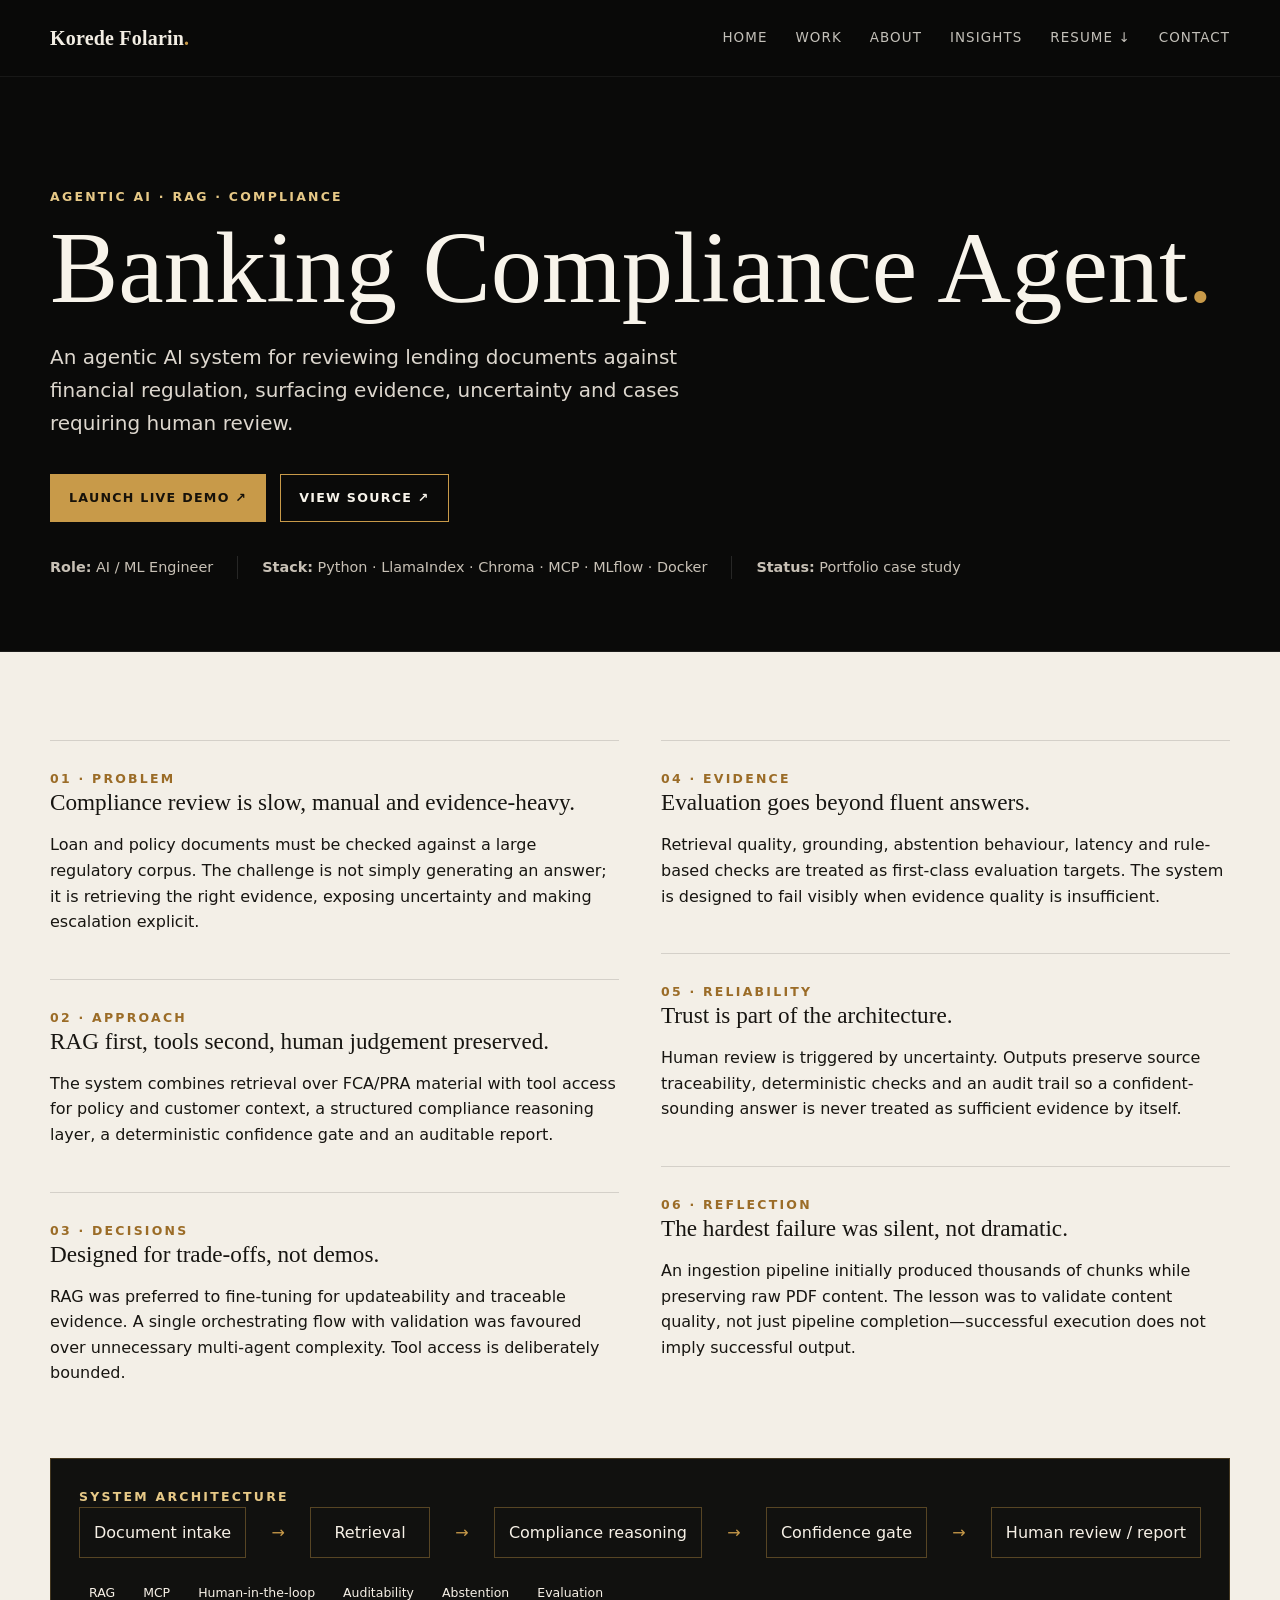
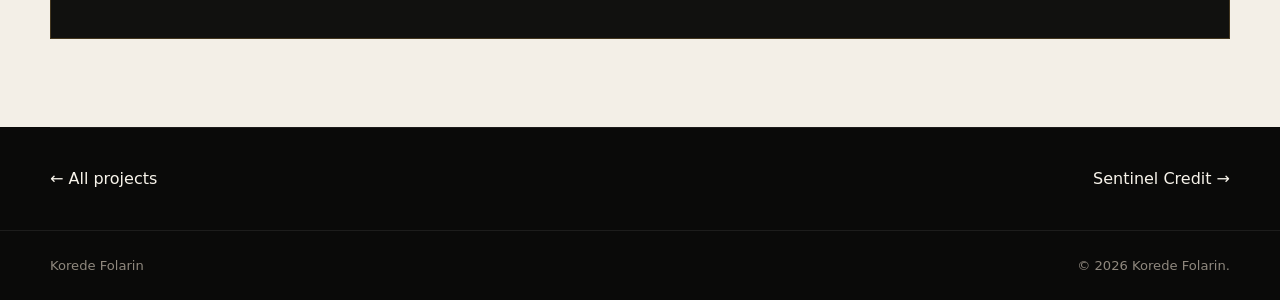
==== commit 726b6fd9: "Add files via upload" ====
--- a/compliance-agent.html
+++ b/compliance-agent.html
@@ -1,3 +1,69 @@
-<!doctype html><html lang="en"><head><meta charset="utf-8"><meta name="viewport" content="width=device-width,initial-scale=1"><title>Banking Compliance Agent | Korede Folarin</title><link rel="preconnect" href="https://fonts.googleapis.com"><link rel="preconnect" href="https://fonts.gstatic.com" crossorigin><link href="https://fonts.googleapis.com/css2?family=DM+Sans:wght@400;500;600;700&family=Instrument+Serif:ital@0;1&display=swap" rel="stylesheet"><link rel="stylesheet" href="styles.css"><style>
-.case-page{background:var(--ivory);min-height:100vh}.case-hero{padding:160px clamp(28px,7vw,110px) 90px;background:radial-gradient(circle at 78% 35%,rgba(147,169,159,.32),transparent 28%),linear-gradient(135deg,#f7f3eb,#e7e8df)}.case-hero h1{font:clamp(68px,9vw,132px)/.9 var(--serif);letter-spacing:-.03em;margin:0;max-width:1100px}.case-hero .lede{max-width:760px;font-size:20px;color:#40544e;margin:30px 0}.case-actions{display:flex;gap:16px;flex-wrap:wrap}.case-grid{padding:90px clamp(28px,7vw,110px);display:grid;grid-template-columns:1fr 1fr;gap:0 70px;background:var(--forest);color:var(--ivory)}.case-block{padding:34px 0;border-top:1px solid rgba(255,255,255,.13)}.case-block .num{color:var(--gold);font:28px var(--serif)}.case-block h2{font:42px/1.02 var(--serif);font-weight:400;margin:9px 0 12px}.case-block p{color:rgba(250,248,243,.74);max-width:620px}.case-foot{padding:38px clamp(28px,7vw,110px);display:flex;justify-content:space-between;background:var(--ivory);text-transform:uppercase;font-size:10px;letter-spacing:.08em;font-weight:700}@media(max-width:760px){.case-hero{padding:120px 20px 60px}.case-hero .lede{font-size:16px}.case-grid{padding:60px 20px;grid-template-columns:1fr}.case-block h2{font-size:36px}.case-foot{padding:28px 20px;gap:20px}}
-</style></head><body><header class="site-header"><a class="wordmark" href="index.html"><span>Korede Folarin</span><small>AI Engineer & Data Scientist</small></a></header><main class="case-page"><section class="case-hero"><p class="eyebrow gold">Agentic AI / RAG / Compliance</p><h1>Banking Compliance Agent.</h1><p class="lede">An agentic AI system for reviewing lending documents against financial regulation, surfacing evidence, uncertainty and cases requiring human review.</p><div class="case-actions"><a class="btn btn-primary" href="https://github.com/korede-folarin" target="_blank" rel="noopener">View GitHub ↗</a><a class="btn btn-ghost" href="projects.html">All projects →</a></div></section><div class="case-grid"><section class="case-block"><span class="num">01</span><p class="eyebrow gold" style="margin:8px 0 10px">Problem</p><h2>Compliance review is slow, manual and evidence-heavy.</h2><p>Loan and policy documents must be checked against a large regulatory corpus. The challenge is not simply generating an answer. It is retrieving the right evidence, exposing uncertainty and making escalation explicit.</p></section><section class="case-block"><span class="num">02</span><p class="eyebrow gold" style="margin:8px 0 10px">Approach</p><h2>RAG first, tools second, human judgement preserved.</h2><p>The system combines retrieval over regulatory material with bounded tool access, structured compliance reasoning, a deterministic confidence gate and an auditable report.</p></section><section class="case-block"><span class="num">03</span><p class="eyebrow gold" style="margin:8px 0 10px">Key decision</p><h2>Designed for trade-offs, not demos.</h2><p>RAG supports traceable evidence and easier updates. A focused orchestration flow avoids unnecessary multi-agent complexity, while tool access remains deliberately bounded.</p></section><section class="case-block"><span class="num">04</span><p class="eyebrow gold" style="margin:8px 0 10px">Evaluation</p><h2>Fluent answers are not enough.</h2><p>Retrieval quality, grounding, abstention behaviour, latency and deterministic checks are treated as first-class evaluation targets.</p></section><section class="case-block"><span class="num">05</span><p class="eyebrow gold" style="margin:8px 0 10px">Reliability</p><h2>Trust is part of the architecture.</h2><p>Human review is triggered by uncertainty. Outputs preserve source traceability and an audit trail so confidence alone is never treated as evidence.</p></section><section class="case-block"><span class="num">06</span><p class="eyebrow gold" style="margin:8px 0 10px">Reflection</p><h2>The hardest failure was silent, not dramatic.</h2><p>A pipeline can complete successfully while producing poor content. That led to stronger validation of ingestion quality, not just pipeline completion.</p></section></div><div class="case-foot"><a href="index.html#work">← Selected work</a><a href="sentinel-credit.html">Sentinel Credit →</a></div></main></body></html>+<!doctype html>
+<html lang="en">
+<head>
+<meta charset="utf-8">
+<meta name="viewport" content="width=device-width,initial-scale=1">
+<title>Banking Compliance Agent — Korede Folarin</title>
+<link rel="stylesheet" href="styles.css">
+</head>
+<body>
+<nav class="nav">
+  <div class="container nav-inner">
+    <a class="brand wordmark" href="index.html">Korede Folarin</a>
+    <div class="nav-links"><a href="index.html">Home</a><a href="projects.html">Work</a><a href="index.html#about">About</a><a href="insights.html">Insights</a><a href="#" class="resume-link">Resume ↓</a><a href="index.html#contact">Contact</a></div>
+  </div>
+</nav>
+
+<main>
+<section class="project-hero">
+  <div class="container">
+    <div class="eyebrow">Agentic AI · RAG · Compliance</div>
+    <h1>Banking Compliance Agent<span style="color:var(--gold)">.</span></h1>
+    <p class="hero-copy">An agentic AI system for reviewing lending documents against financial regulation, surfacing evidence, uncertainty and cases requiring human review.</p>
+    <div class="actions">
+      <a class="btn primary" href="#" aria-disabled="true" title="Add your deployed app URL here">Launch live demo ↗</a>
+      <a class="btn" href="#" aria-disabled="true" title="Add your GitHub repository URL here">View source ↗</a>
+    </div>
+    <div class="project-meta">
+      <span><strong>Role:</strong> AI / ML Engineer</span>
+      <span><strong>Stack:</strong> Python · LlamaIndex · Chroma · MCP · MLflow · Docker</span>
+      <span><strong>Status:</strong> Portfolio case study</span>
+    </div>
+  </div>
+</section>
+
+<section class="section paper">
+  <div class="container">
+    <div class="case-grid">
+      <div>
+        <div class="case-block"><div class="eyebrow" style="color:#9b6c27">01 · Problem</div><h3>Compliance review is slow, manual and evidence-heavy.</h3><p>Loan and policy documents must be checked against a large regulatory corpus. The challenge is not simply generating an answer; it is retrieving the right evidence, exposing uncertainty and making escalation explicit.</p></div>
+        <div class="case-block"><div class="eyebrow" style="color:#9b6c27">02 · Approach</div><h3>RAG first, tools second, human judgement preserved.</h3><p>The system combines retrieval over FCA/PRA material with tool access for policy and customer context, a structured compliance reasoning layer, a deterministic confidence gate and an auditable report.</p></div>
+        <div class="case-block"><div class="eyebrow" style="color:#9b6c27">03 · Decisions</div><h3>Designed for trade-offs, not demos.</h3><p>RAG was preferred to fine-tuning for updateability and traceable evidence. A single orchestrating flow with validation was favoured over unnecessary multi-agent complexity. Tool access is deliberately bounded.</p></div>
+      </div>
+      <div>
+        <div class="case-block"><div class="eyebrow" style="color:#9b6c27">04 · Evidence</div><h3>Evaluation goes beyond fluent answers.</h3><p>Retrieval quality, grounding, abstention behaviour, latency and rule-based checks are treated as first-class evaluation targets. The system is designed to fail visibly when evidence quality is insufficient.</p></div>
+        <div class="case-block"><div class="eyebrow" style="color:#9b6c27">05 · Reliability</div><h3>Trust is part of the architecture.</h3><p>Human review is triggered by uncertainty. Outputs preserve source traceability, deterministic checks and an audit trail so a confident-sounding answer is never treated as sufficient evidence by itself.</p></div>
+        <div class="case-block"><div class="eyebrow" style="color:#9b6c27">06 · Reflection</div><h3>The hardest failure was silent, not dramatic.</h3><p>An ingestion pipeline initially produced thousands of chunks while preserving raw PDF content. The lesson was to validate content quality, not just pipeline completion—successful execution does not imply successful output.</p></div>
+      </div>
+    </div>
+
+    <div class="arch">
+      <div class="eyebrow">System architecture</div>
+      <div class="arch-flow">
+        <div class="arch-node">Document intake</div><span class="arrow">→</span><div class="arch-node">Retrieval</div><span class="arrow">→</span><div class="arch-node">Compliance reasoning</div><span class="arrow">→</span><div class="arch-node">Confidence gate</div><span class="arrow">→</span><div class="arch-node">Human review / report</div>
+      </div>
+      <div class="tag-row"><span class="tag">RAG</span><span class="tag">MCP</span><span class="tag">Human-in-the-loop</span><span class="tag">Auditability</span><span class="tag">Abstention</span><span class="tag">Evaluation</span></div>
+    </div>
+  </div>
+</section>
+
+<section>
+  <div class="container next-project">
+    <a href="index.html#work">← All projects</a>
+    <a href="sentinel-credit.html">Sentinel Credit →</a>
+  </div>
+</section>
+</main>
+<footer><div class="container footer-row"><span>Korede Folarin</span><span>© 2026 Korede Folarin.</span></div></footer>
+<script src="script.js"></script></body>
+</html>
--- a/styles.css
+++ b/styles.css
@@ -1,119 +1,213 @@
+
 :root{
-  --forest:#0b2b24;
-  --forest-2:#123a31;
-  --forest-3:#1f4e42;
-  --sage:#93a99f;
-  --sage-soft:#dce3df;
-  --ivory:#f3efe6;
-  --ivory-2:#ece7dc;
-  --gold:#b99958;
-  --gold-soft:#d8c18c;
-  --ink:#0d2822;
-  --muted:#66746e;
-  --white:#faf8f3;
-  --line:rgba(13,40,34,.16);
-  --shadow:0 22px 60px rgba(10,35,29,.16);
-  --serif:"Instrument Serif", Georgia, serif;
-  --sans:"DM Sans", Arial, sans-serif;
-}
-
+  --bg:#0a0a09;
+  --bg-soft:#12110f;
+  --paper:#f3efe7;
+  --paper-2:#ece5d9;
+  --text:#f8f4eb;
+  --ink:#171511;
+  --muted:#b9b3aa;
+  --gold:#c89a49;
+  --gold-soft:#e7c987;
+  --line:rgba(200,154,73,.28);
+  --max:1180px;
+}
 *{box-sizing:border-box}
 html{scroll-behavior:smooth}
-body{margin:0;background:var(--ivory);color:var(--ink);font-family:var(--sans);font-size:16px;line-height:1.55;overflow-x:hidden}
+body{
+  margin:0;
+  background:var(--bg);
+  color:var(--text);
+  font-family:Inter,ui-sans-serif,system-ui,-apple-system,BlinkMacSystemFont,"Segoe UI",sans-serif;
+  line-height:1.6;
+}
 a{color:inherit;text-decoration:none}
-button{font:inherit}
-
-.site-header{
-  position:fixed;z-index:50;top:0;left:0;right:0;
-  height:82px;padding:0 clamp(24px,4.5vw,80px);
-  display:grid;grid-template-columns:1fr auto 1fr;align-items:center;
-  background:rgba(243,239,230,.82);backdrop-filter:blur(18px);border-bottom:1px solid rgba(13,40,34,.05)
-}
-.wordmark{justify-self:start;display:flex;flex-direction:column;line-height:1.05;text-transform:uppercase;letter-spacing:.08em}
-.wordmark span{font-size:14px;font-weight:700}
-.wordmark small{font-size:9px;margin-top:5px;letter-spacing:.14em;font-weight:500;opacity:.72}
-.main-nav{display:flex;gap:clamp(26px,3vw,54px);align-items:center;text-transform:uppercase;font-size:11px;letter-spacing:.09em;font-weight:600}
-.main-nav a{position:relative;padding:30px 0}
-.main-nav a::after{content:"";position:absolute;left:50%;bottom:18px;width:4px;height:4px;border-radius:50%;background:var(--gold);transform:translateX(-50%) scale(0);transition:.25s}
-.main-nav a:hover::after,.main-nav a.active::after{transform:translateX(-50%) scale(1)}
-.resume-btn{justify-self:end;border:1px solid rgba(13,40,34,.35);border-radius:4px;padding:13px 20px;background:transparent;text-transform:uppercase;font-size:11px;letter-spacing:.08em;cursor:pointer}
-.resume-btn:hover{background:var(--forest);color:var(--ivory)}
-.menu-toggle{display:none;border:0;background:transparent;width:42px;height:42px;position:relative}
-.menu-toggle span{position:absolute;width:24px;height:1px;background:var(--forest);left:9px;transition:.25s}.menu-toggle span:first-child{top:16px}.menu-toggle span:last-child{top:24px}
-
-.section-ivory{background:radial-gradient(circle at 65% 42%,rgba(160,179,169,.23),transparent 32%),linear-gradient(135deg,#f7f3eb 0%,#ebe9df 100%)}
-.hero{min-height:100svh;padding:150px clamp(28px,5vw,88px) 74px;display:grid;grid-template-columns:minmax(420px,.9fr) minmax(520px,1.1fr);gap:clamp(20px,4vw,90px);align-items:center;position:relative;overflow:hidden}
-.hero::before,.hero::after{content:"";position:absolute;width:340px;height:340px;border:1px solid rgba(185,153,88,.12);border-radius:48% 52% 42% 58%;filter:blur(.2px);pointer-events:none}
-.hero::before{left:-230px;top:110px;transform:rotate(25deg)}.hero::after{right:-240px;bottom:40px;transform:rotate(-18deg)}
-.hero-copy{z-index:2;max-width:760px}
-.eyebrow{text-transform:uppercase;font-size:11px;letter-spacing:.18em;font-weight:600;margin:0 0 22px}.eyebrow.gold{color:var(--gold)}
-.hero h1,.about-title h2,.contact-copy h2,.expertise-heading h2,.project-copy h2{font-family:var(--serif);font-weight:400;line-height:.96;margin:0}
-.hero h1{font-size:clamp(58px,6.1vw,106px);letter-spacing:-.032em;max-width:790px}
-.hero h1 em,.contact-copy h2 em{color:var(--forest-3);font-weight:400}
-.rule{width:42px;height:2px;background:var(--gold);margin:30px 0}
-.hero-summary{max-width:560px;font-size:clamp(15px,1.15vw,19px);color:#2f453f}
-.hero-actions{display:flex;gap:16px;flex-wrap:wrap;margin-top:34px}
-.btn{display:inline-flex;align-items:center;justify-content:center;gap:28px;padding:15px 22px;border-radius:4px;text-transform:uppercase;font-size:11px;letter-spacing:.06em;font-weight:700;border:1px solid transparent;cursor:pointer;transition:.25s}
-.btn-primary{background:var(--forest);color:var(--ivory)}.btn-primary:hover{background:var(--forest-3);transform:translateY(-2px)}
-.btn-ghost{border-color:rgba(13,40,34,.25);background:rgba(255,255,255,.18)}.btn-ghost:hover{background:rgba(255,255,255,.5)}
-.social-row{display:flex;gap:28px;margin-top:42px;font-size:13px}.social-row a{display:flex;gap:9px;align-items:center}.social-row a>span{opacity:.75}.social-row a:hover>span{opacity:1}
-.hero-visual{height:min(74vh,760px);min-height:560px;position:relative;display:flex;align-items:center;justify-content:center;z-index:1}
-#hero3d{width:100%;height:100%;display:block;position:absolute;inset:0;z-index:1}
-.hero-glow{position:absolute;width:54%;aspect-ratio:1;border-radius:50%;background:radial-gradient(circle,rgba(185,153,88,.26),rgba(31,78,66,.08) 45%,transparent 70%);filter:blur(28px);z-index:0;bottom:8%;left:25%}
-.callout{position:absolute;right:0;z-index:3;width:145px;padding-left:24px;text-transform:uppercase;font-size:10px;letter-spacing:.14em}.callout::before{content:"";position:absolute;left:-58px;top:8px;width:50px;height:1px;background:rgba(13,40,34,.3)}.callout::after{content:"";position:absolute;left:-63px;top:5px;width:7px;height:7px;border:2px solid var(--forest-3);border-radius:50%;background:var(--ivory)}
-.callout b{display:block;margin-bottom:7px}.callout span{display:block;text-transform:none;letter-spacing:0;font-size:11px;color:#455b55;line-height:1.4}.callout-1{top:24%}.callout-2{top:46%}.callout-3{top:68%}
-.scroll-cue{position:absolute;left:50%;bottom:22px;transform:translateX(-50%);font-size:10px;text-transform:uppercase;letter-spacing:.16em;display:flex;flex-direction:column;align-items:center;gap:8px}.scroll-cue span{font-size:19px}
-
-.work-section{background:var(--ivory)}
-.project-band{min-height:440px;padding:64px clamp(28px,5vw,88px);display:grid;grid-template-columns:90px minmax(300px,.7fr) minmax(420px,1.3fr);gap:28px;align-items:center;overflow:hidden;position:relative}
-.project-dark{background:radial-gradient(circle at 80% 45%,rgba(35,83,71,.6),transparent 40%),linear-gradient(90deg,#07241f,#0d322a);color:var(--ivory)}
-.project-light{background:linear-gradient(110deg,#f5f1e8,#e8e7de);color:var(--ink)}
-.project-index{font-family:var(--serif);font-size:76px;color:var(--gold);align-self:start;line-height:1;margin-top:12px}.project-light .project-index{color:var(--forest)}
-.project-copy{max-width:500px;z-index:2}.project-copy h2{font-size:clamp(38px,3.2vw,58px);line-height:1.02}.project-copy p{margin:18px 0 26px;max-width:470px;font-size:15px;opacity:.82}
-.project-links{display:flex;gap:26px;flex-wrap:wrap;text-transform:uppercase;font-size:10px;letter-spacing:.08em;font-weight:700}.project-links a,.disabled-link{display:flex;gap:9px;align-items:center}.project-links a:hover{color:var(--gold-soft)}.disabled-link{opacity:.45;cursor:not-allowed}
-.project-art{height:310px;position:relative;min-width:0}
-.compliance-art{display:flex;align-items:center;justify-content:center}
-.doc-stack{position:relative;width:220px;height:255px;perspective:900px;animation:floatStack 6s ease-in-out infinite}.doc-stack>div{position:absolute;inset:18px 12px;border:1px solid rgba(216,193,140,.45);border-radius:8px;background:rgba(255,255,255,.04);box-shadow:0 0 30px rgba(185,153,88,.08);transform-origin:center}.doc-stack>div:nth-child(1){transform:translateX(-44px) scale(.88)}.doc-stack>div:nth-child(2){transform:translateX(-28px) scale(.92)}.doc-stack>div:nth-child(3){transform:translateX(-12px) scale(.96)}.doc-stack>div:nth-child(4){transform:translateX(4px)}
-.doc-stack .doc-face{background:linear-gradient(145deg,rgba(249,246,236,.94),rgba(226,227,214,.82));color:var(--forest);padding:42px 30px;display:flex;flex-direction:column;gap:13px;transform:translateX(20px);box-shadow:0 20px 50px rgba(0,0,0,.25)}.doc-face span{height:5px;border-radius:20px;background:rgba(13,40,34,.18)}.doc-face span:nth-child(2){width:72%}.doc-face span:nth-child(3){width:82%}.doc-face span:nth-child(4){width:61%}.doc-face b{position:absolute;right:18px;bottom:18px;font-size:35px;color:var(--gold)}
-.signal-lines{position:absolute;left:0;top:50%;width:45%;height:150px;transform:translateY(-50%);background:repeating-radial-gradient(ellipse at right center,rgba(216,193,140,.55) 0 1px,transparent 1px 13px);mask-image:linear-gradient(90deg,transparent,#000);opacity:.6;animation:signalPulse 3s ease-in-out infinite}
-.sentinel-art canvas,.fraud-art canvas{width:100%;height:100%;display:block}.terrain-label,.risk-score{position:absolute;z-index:2;background:rgba(247,243,235,.74);backdrop-filter:blur(10px);border:1px solid rgba(13,40,34,.08);padding:7px 10px;font-size:9px;text-transform:uppercase;letter-spacing:.06em}.label-a{left:20%;top:23%}.label-b{left:52%;top:14%}.risk-score{right:6%;top:11%;display:flex;flex-direction:column}.risk-score strong{font:34px var(--serif)}.risk-score small{font-size:8px;letter-spacing:.08em}
-.fraud-art{overflow:hidden}.fraud-label{position:absolute;right:2%;font-size:9px;text-transform:uppercase;letter-spacing:.08em;font-weight:700}.suspicious{top:24%;color:#d6724d}.legitimate{bottom:24%;color:var(--sage-soft)}
-.view-all-wrap{padding:24px clamp(28px,5vw,88px) 34px;background:var(--forest);color:var(--ivory);text-align:right}.view-all-wrap a{font-size:12px;text-transform:uppercase;letter-spacing:.08em}.view-all-wrap a:hover{color:var(--gold-soft)}
-
-.about-section{padding:90px clamp(28px,5vw,88px);display:grid;grid-template-columns:1.15fr .9fr .65fr;gap:clamp(40px,6vw,100px);align-items:center}
-.about-title h2{font-size:clamp(44px,4.5vw,76px);line-height:1.02}.about-copy{font-size:15px}.about-copy p{margin:0 0 20px}.text-link{border:0;padding:0;background:transparent;text-transform:uppercase;font-size:10px;letter-spacing:.08em;font-weight:700;cursor:pointer}.text-link:hover{color:var(--gold)}
-.about-stats{border-left:1px solid var(--line);padding-left:40px;display:flex;flex-direction:column;gap:28px}.about-stats>div{display:grid;grid-template-columns:44px 1fr;grid-template-rows:auto auto;column-gap:15px;align-items:center}.stat-icon{grid-row:1/3;width:44px;height:44px;border:1px solid rgba(13,40,34,.14);border-radius:50%;display:grid;place-items:center}.about-stats strong{font:38px var(--serif);line-height:1}.about-stats small{font-size:10px;text-transform:uppercase;letter-spacing:.05em;color:var(--muted)}
-
-.expertise-section{padding:82px clamp(28px,5vw,88px) 74px;background:linear-gradient(180deg,#dce3df,#cad5cf);position:relative}
-.expertise-heading{display:grid;grid-template-columns:1fr .85fr;gap:10vw;align-items:end;margin-bottom:42px}.expertise-heading h2{font-size:clamp(42px,4vw,66px)}.expertise-heading>p{max-width:580px;color:#40544e}
-.expertise-tabs{display:grid;grid-template-columns:repeat(5,1fr);border:1px solid rgba(13,40,34,.12);background:rgba(255,255,255,.16)}
-.expertise-tab{min-height:150px;border:0;border-right:1px solid rgba(13,40,34,.12);background:transparent;color:var(--ink);padding:26px 18px;cursor:pointer;font-size:13px;font-weight:600;display:flex;flex-direction:column;gap:15px;align-items:center;justify-content:center;text-align:center;transition:.25s}.expertise-tab:last-child{border-right:0}.expertise-tab span{font-size:25px}.expertise-tab:hover,.expertise-tab.active{background:var(--forest);color:var(--ivory)}
-.expertise-detail{display:grid;grid-template-columns:1fr 1fr;gap:8vw;padding:40px 0 18px}.detail-kicker{text-transform:uppercase;font-size:10px;letter-spacing:.12em;color:var(--gold);margin:0 0 10px}.expertise-detail h3{font-family:var(--serif);font-weight:400;font-size:34px;margin:0 0 10px}.expertise-detail p{max-width:580px;margin:0;color:#40544e}.expertise-detail ul{display:grid;grid-template-columns:1fr 1fr;gap:16px 34px;margin:0;padding:6px 0 0;list-style:none}.expertise-detail li{position:relative;padding-left:22px;font-size:13px}.expertise-detail li::before{content:"✓";position:absolute;left:0;color:var(--gold);font-weight:700}
-.domain-depth{margin-top:22px;padding-top:22px;border-top:1px solid rgba(13,40,34,.14);display:flex;gap:30px;align-items:center}.domain-depth span{text-transform:uppercase;font-size:10px;letter-spacing:.12em;color:var(--gold);font-weight:700}.domain-depth p{margin:0;font-size:13px}
-
-.contact-section{min-height:430px;padding:80px clamp(28px,5vw,88px) 36px;background:linear-gradient(110deg,#08261f,#0c332a);color:var(--ivory);position:relative;display:grid;grid-template-columns:1fr 1fr;grid-template-rows:1fr auto;overflow:hidden}.contact-copy{z-index:2;align-self:center}.contact-copy h2{font-size:clamp(48px,4.7vw,78px);line-height:1.02;max-width:860px}.contact-copy h2 em{color:var(--gold-soft)}.btn-gold{background:var(--gold);color:#102b24;margin-top:28px}.btn-gold:hover{background:var(--gold-soft);transform:translateY(-2px)}
-.contact-wave{position:absolute;right:0;top:0;width:60%;height:100%;opacity:.85}.contact-wave canvas{width:100%;height:100%}.contact-meta{z-index:2;grid-column:1/2;display:flex;gap:28px;align-items:end;font-size:11px;flex-wrap:wrap}.copyright{z-index:2;grid-column:2/3;justify-self:end;align-self:end;margin:0;font-size:10px;opacity:.7}
-
-.cv-modal[hidden]{display:none}.cv-modal{position:fixed;inset:0;z-index:100;background:rgba(5,24,20,.7);backdrop-filter:blur(8px);display:grid;place-items:center;padding:20px}.cv-modal-card{width:min(540px,100%);background:var(--ivory);padding:42px;box-shadow:var(--shadow);position:relative}.cv-modal-card h2{font:52px var(--serif);margin:0 0 16px}.cv-close{position:absolute;right:18px;top:12px;border:0;background:transparent;font-size:28px;cursor:pointer}.cv-close-secondary{margin-top:18px}
-
-.reveal{opacity:0;transform:translateY(24px);transition:opacity .7s ease,transform .7s ease}.reveal.visible{opacity:1;transform:none}
-@keyframes floatStack{0%,100%{transform:translateY(0) rotate(-1deg)}50%{transform:translateY(-10px) rotate(1deg)}}
-@keyframes signalPulse{0%,100%{opacity:.35;transform:translateY(-50%) scaleX(.95)}50%{opacity:.8;transform:translateY(-50%) scaleX(1.04)}}
-
-@media (max-width:1100px){
-  .site-header{grid-template-columns:1fr auto}.main-nav{display:none;position:absolute;top:82px;left:0;right:0;background:rgba(243,239,230,.98);padding:28px;flex-direction:column;gap:0;border-bottom:1px solid var(--line)}.main-nav.open{display:flex}.main-nav a{padding:14px}.resume-btn{display:none}.menu-toggle{display:block;justify-self:end}.menu-toggle.open span:first-child{top:20px;transform:rotate(45deg)}.menu-toggle.open span:last-child{top:20px;transform:rotate(-45deg)}
-  .hero{grid-template-columns:1fr;min-height:auto;padding-top:130px}.hero-copy{max-width:850px}.hero h1{font-size:clamp(62px,9vw,92px)}.hero-visual{height:620px;min-height:0}.callout{right:5%}.scroll-cue{display:none}
-  .project-band{grid-template-columns:70px 1fr;min-height:0}.project-art{grid-column:1/3;height:330px;margin-top:6px}.project-copy{max-width:none}.about-section{grid-template-columns:1fr 1fr}.about-stats{grid-column:1/3;border-left:0;border-top:1px solid var(--line);padding:28px 0 0;display:grid;grid-template-columns:repeat(3,1fr)}
-  .expertise-tabs{grid-template-columns:repeat(3,1fr)}.expertise-tab{border-bottom:1px solid rgba(13,40,34,.12)}
-}
-
-@media (max-width:700px){
-  body{font-size:15px}.site-header{height:70px;padding:0 20px}.wordmark span{font-size:12px}.wordmark small{font-size:8px}.main-nav{top:70px}
-  .hero{padding:108px 20px 46px;gap:10px}.hero h1{font-size:clamp(52px,15.5vw,74px);line-height:.92}.hero-summary{font-size:14px}.hero-actions{display:grid;grid-template-columns:1fr 1fr}.btn{padding:14px 12px;gap:12px;font-size:9px}.social-row{gap:20px}.social-row a>span{display:none}.hero-visual{height:430px;margin:10px -20px 0}.callout{width:auto;padding:7px 10px;background:rgba(243,239,230,.75);backdrop-filter:blur(8px);border:1px solid rgba(13,40,34,.1);right:auto}.callout::before,.callout::after{display:none}.callout span{display:none}.callout-1{left:8%;top:17%}.callout-2{right:8%;left:auto;top:42%}.callout-3{left:16%;top:72%}
-  .project-band{padding:46px 20px;grid-template-columns:54px 1fr;gap:14px}.project-index{font-size:52px}.project-copy h2{font-size:40px}.project-copy p{font-size:13px}.project-links{gap:16px;font-size:9px}.project-art{height:250px;grid-column:1/3}.sentinel-art{height:270px}.view-all-wrap{padding:20px}
-  .about-section{padding:66px 20px;grid-template-columns:1fr}.about-title h2{font-size:52px}.about-copy{font-size:14px}.about-stats{grid-column:auto;grid-template-columns:1fr;border-top:1px solid var(--line);padding-top:26px;gap:18px}
-  .expertise-section{padding:64px 20px}.expertise-heading{grid-template-columns:1fr;gap:18px}.expertise-heading h2{font-size:46px}.expertise-tabs{display:flex;overflow-x:auto;scroll-snap-type:x mandatory;margin-right:-20px;padding-right:20px}.expertise-tab{min-width:190px;scroll-snap-align:start;border-right:1px solid rgba(13,40,34,.12)}.expertise-detail{grid-template-columns:1fr;gap:26px}.expertise-detail ul{grid-template-columns:1fr}.domain-depth{align-items:flex-start;flex-direction:column;gap:7px}
-  .contact-section{min-height:520px;padding:64px 20px 24px;grid-template-columns:1fr;grid-template-rows:1fr auto auto}.contact-copy h2{font-size:50px}.contact-wave{width:100%;opacity:.5}.contact-meta{grid-column:1;gap:16px;flex-direction:column;align-items:flex-start}.copyright{grid-column:1;justify-self:start;margin-top:18px}.cv-modal-card{padding:34px 24px}.cv-modal-card h2{font-size:44px}
-}
-
-@media (prefers-reduced-motion:reduce){*{scroll-behavior:auto!important}.reveal{transition:none}.doc-stack,.signal-lines{animation:none!important}}
+img{max-width:100%;display:block}
+button,a{transition:.2s ease}
+.container{width:min(var(--max),calc(100% - 40px));margin:auto}
+.serif{font-family:Georgia,"Times New Roman",serif}
+.eyebrow{
+  font-size:.78rem;
+  letter-spacing:.18em;
+  text-transform:uppercase;
+  color:var(--gold-soft);
+  font-weight:700;
+}
+.nav{
+  position:sticky;top:0;z-index:20;
+  backdrop-filter:blur(14px);
+  background:rgba(10,10,9,.82);
+  border-bottom:1px solid rgba(255,255,255,.06);
+}
+.nav-inner{height:76px;display:flex;align-items:center;justify-content:space-between}
+.brand{font:700 1.7rem Georgia,serif;letter-spacing:.02em}
+.brand span{color:var(--gold)}
+.nav-links{display:flex;gap:28px;font-size:.84rem;letter-spacing:.08em;text-transform:uppercase}
+.nav-links a{opacity:.78}
+.nav-links a:hover,.nav-links a:focus{opacity:1;color:var(--gold-soft)}
+.hero{
+  min-height:700px;
+  display:grid;
+  align-items:center;
+  overflow:hidden;
+  position:relative;
+  border-bottom:1px solid rgba(255,255,255,.08);
+}
+.hero:before{
+  content:"";
+  position:absolute;inset:0;
+  background:
+    radial-gradient(circle at 76% 35%,rgba(200,154,73,.13),transparent 29%),
+    radial-gradient(circle at 88% 45%,rgba(255,255,255,.04),transparent 18%);
+  pointer-events:none;
+}
+.hero-grid{display:grid;grid-template-columns:1.02fr .98fr;gap:48px;align-items:center;position:relative}
+.hero h1{
+  font-size:clamp(4.2rem,8vw,7.6rem);
+  line-height:.88;
+  margin:18px 0 28px;
+  font-weight:500;
+  letter-spacing:-.04em;
+}
+.hero h1 span{color:var(--gold)}
+.hero-copy{max-width:590px;color:#ddd7ce;font-size:1.08rem}
+.actions{display:flex;gap:14px;flex-wrap:wrap;margin:34px 0}
+.btn{
+  display:inline-flex;align-items:center;justify-content:center;gap:10px;
+  padding:13px 18px;border:1px solid var(--gold);
+  font-size:.79rem;text-transform:uppercase;letter-spacing:.1em;font-weight:700;
+}
+.btn.primary{background:var(--gold);color:#17120a}
+.btn:hover{transform:translateY(-2px)}
+.socials{display:flex;gap:22px;color:#ddd7ce;font-size:.9rem}
+.data-art{
+  height:430px;position:relative;
+  display:grid;place-items:center;
+}
+.wave{
+  position:absolute;width:120%;height:60%;
+  border-radius:50%;
+  border:1px solid rgba(200,154,73,.34);
+  transform:rotate(-8deg);
+  box-shadow:
+    0 0 0 24px rgba(200,154,73,.035),
+    0 0 0 48px rgba(200,154,73,.025),
+    0 0 0 72px rgba(200,154,73,.018),
+    0 0 90px rgba(200,154,73,.12);
+}
+.wave.two{transform:rotate(12deg) scale(.88);border-color:rgba(255,255,255,.12)}
+.dot-grid{
+  position:absolute;inset:8% 0 0 8%;
+  opacity:.45;
+  background-image:radial-gradient(var(--gold) 1px,transparent 1px);
+  background-size:22px 22px;
+  mask-image:linear-gradient(to left,black,transparent 78%);
+}
+.metric-card{
+  position:relative;z-index:2;
+  width:min(330px,76%);
+  padding:30px;
+  border:1px solid rgba(200,154,73,.4);
+  background:rgba(10,10,9,.72);
+  backdrop-filter:blur(12px);
+}
+.metric-card strong{display:block;font:500 2.2rem Georgia,serif;margin:5px 0}
+.section{padding:88px 0}
+.paper{background:var(--paper);color:var(--ink)}
+.section-head{display:flex;align-items:end;justify-content:space-between;gap:24px;margin-bottom:36px}
+.section h2{font:500 clamp(2rem,4vw,3.4rem) Georgia,serif;line-height:1.05;margin:8px 0}
+.muted{color:#6f675d}
+.projects{display:grid;grid-template-columns:repeat(3,1fr);gap:18px}
+.card{
+  border:1px solid rgba(23,21,17,.13);
+  background:rgba(255,255,255,.26);
+  min-height:360px;
+  display:flex;flex-direction:column;
+}
+.card-visual{
+  height:155px;position:relative;overflow:hidden;
+  background:
+    radial-gradient(circle at 60% 40%,rgba(200,154,73,.22),transparent 28%),
+    linear-gradient(135deg,#0d0d0c,#1a1917);
+}
+.card-visual:before,.card-visual:after{
+  content:"";position:absolute;border-radius:50%;
+  border:1px solid rgba(200,154,73,.3);width:170%;height:70%;
+  left:-20%;top:35%;transform:rotate(-8deg)
+}
+.card-visual:after{top:18%;transform:rotate(10deg);border-color:rgba(255,255,255,.12)}
+.card-body{padding:22px;display:flex;flex-direction:column;flex:1}
+.card h3{font:500 1.45rem Georgia,serif;margin:8px 0 8px}
+.card p{font-size:.92rem;color:#564f47}
+.card .link{margin-top:auto;color:#8e5e1d;font-size:.78rem;letter-spacing:.09em;text-transform:uppercase;font-weight:700}
+.expertise-grid{display:grid;grid-template-columns:repeat(5,1fr);gap:0}
+.expertise-item{padding:26px 20px;border-left:1px solid var(--line)}
+.expertise-item:first-child{border-left:none}
+.expertise-item .icon{font-size:1.8rem;color:var(--gold);margin-bottom:12px}
+.expertise-item h3{font:500 1.1rem Georgia,serif;margin:0 0 6px}
+.expertise-item p{font-size:.82rem;color:#bdb6ac}
+.about-grid{display:grid;grid-template-columns:1.1fr .9fr;gap:48px;align-items:start}
+.about-copy p{max-width:650px}
+.fact-list{display:grid;gap:18px}
+.fact{border-top:1px solid rgba(23,21,17,.14);padding-top:16px}
+.fact strong{display:block;margin-bottom:4px}
+.quote{
+  margin-top:28px;background:#12110f;color:var(--text);padding:28px;
+  border-left:3px solid var(--gold);
+}
+.footer-cta{display:grid;grid-template-columns:1.15fr .85fr;gap:50px;align-items:center;padding:62px 0}
+.footer-cta h2{font:500 clamp(2.4rem,5vw,4.5rem) Georgia,serif;line-height:1.02;margin:0}
+.contact-list{display:grid;gap:10px;color:#d8d1c7}
+footer{border-top:1px solid rgba(255,255,255,.08);padding:24px 0;color:#8f887e;font-size:.82rem}
+.footer-row{display:flex;justify-content:space-between;gap:20px;flex-wrap:wrap}
+
+.project-hero{padding:110px 0 72px;border-bottom:1px solid rgba(255,255,255,.08)}
+.project-hero h1{font:500 clamp(3.5rem,8vw,7rem) Georgia,serif;line-height:.92;margin:14px 0 26px}
+.project-meta{display:flex;gap:24px;flex-wrap:wrap;color:#c8c1b6;font-size:.9rem}
+.project-meta span{padding-right:24px;border-right:1px solid rgba(255,255,255,.12)}
+.project-meta span:last-child{border-right:none}
+.case-grid{display:grid;grid-template-columns:1fr 1fr;gap:42px}
+.case-block{padding:28px 0;border-top:1px solid rgba(23,21,17,.14)}
+.case-block h3{font:500 1.45rem Georgia,serif;margin:0 0 10px}
+.arch{
+  background:#11110f;color:#f7f1e7;border:1px solid rgba(200,154,73,.28);
+  padding:28px;margin-top:28px;
+}
+.arch-flow{display:flex;gap:10px;align-items:center;justify-content:space-between;flex-wrap:wrap}
+.arch-node{border:1px solid rgba(200,154,73,.38);padding:12px 14px;min-width:120px;text-align:center}
+.arrow{color:var(--gold)}
+.tag-row{display:flex;gap:8px;flex-wrap:wrap;margin-top:18px}
+.tag{border:1px solid rgba(23,21,17,.16);padding:6px 9px;font-size:.78rem}
+.next-project{display:flex;justify-content:space-between;align-items:center;padding:38px 0;border-top:1px solid rgba(255,255,255,.08)}
+
+@media (max-width:900px){
+  .hero-grid,.about-grid,.footer-cta,.case-grid{grid-template-columns:1fr}
+  .data-art{height:300px}
+  .projects{grid-template-columns:1fr}
+  .expertise-grid{grid-template-columns:1fr 1fr}
+  .expertise-item:nth-child(odd){border-left:none}
+}
+@media (max-width:680px){
+  .container{width:min(100% - 28px,var(--max))}
+  .nav-links{display:none}
+  .hero{min-height:auto;padding:76px 0}
+  .hero h1{font-size:4.1rem}
+  .section{padding:66px 0}
+  .section-head{align-items:start;flex-direction:column}
+  .expertise-grid{grid-template-columns:1fr}
+  .expertise-item{border-left:none;border-top:1px solid var(--line)}
+  .data-art{height:245px}
+  .metric-card{width:86%}
+}
+
+/* Premium 2026 refresh */
+.wordmark{font-family:Georgia,'Times New Roman',serif;font-size:20px;letter-spacing:.01em;color:#f3eee4!important}.wordmark:after{content:'.';color:var(--gold)}
+.menu{display:none;background:none;border:1px solid #6f685e;color:#eee6da;padding:8px 12px}.hero{min-height:760px;display:flex;align-items:center}.hero-grid{align-items:center}.hero-content{position:relative;z-index:2}.hero h1{font-size:clamp(72px,9vw,142px);line-height:.78;letter-spacing:-.055em;margin:28px 0 34px}.hero-copy{max-width:650px;font-size:20px;line-height:1.65}.socials{margin-top:44px;display:flex;gap:28px}.socials a{color:#cfc7ba;text-decoration:none;font-size:13px;text-transform:uppercase;letter-spacing:.14em}.socials a:hover{color:var(--gold)}
+.data-art{min-height:560px;position:relative;color:var(--gold);display:flex;align-items:center}.wave-svg{width:100%;filter:drop-shadow(0 0 20px rgba(190,145,72,.12))}.art-label{position:absolute;right:5%;bottom:9%;display:flex;flex-direction:column;gap:8px;text-align:right}.art-label span{font-size:10px;letter-spacing:.2em;color:#8f877c}.art-label strong{font-family:Georgia,serif;font-size:22px;font-weight:400;color:#eee7dc}
+.dark-work{background:#11110f;color:#f4eee5;border-top:1px solid #292722}.dark-work .section-head h2,.expertise h2{color:#f4eee5}.text-link{color:var(--gold);text-decoration:none;text-transform:uppercase;letter-spacing:.12em;font-size:12px}.premium-projects{gap:18px}.dark-card{background:#151513;border:1px solid #3c3932;padding:34px;min-height:430px;display:flex;flex-direction:column;transition:.25s ease}.dark-card:hover{transform:translateY(-5px);border-color:#8b6a37}.dark-card .project-no{font-family:Georgia,serif;color:#6f675d;font-size:42px;margin-bottom:54px}.dark-card h3{font-family:Georgia,serif;font-size:31px;font-weight:400;color:#f3ece2;margin:14px 0 18px}.dark-card p{color:#aaa398;line-height:1.65}.dark-card .project-hook{font-family:Georgia,serif;font-size:19px;color:#ded5c8;line-height:1.45}.dark-card .link{margin-top:auto;padding-top:28px;color:var(--gold)}
+.expertise{background:#0d0d0c}.expertise-grid{grid-template-columns:repeat(5,1fr);border-top:1px solid #37342f;border-bottom:1px solid #37342f}.expertise-item{padding:34px 24px 38px;border-right:1px solid #37342f}.expertise-item:last-child{border-right:0}.expertise-item h3{font-family:Georgia,serif;font-size:20px;color:#eee7dd;font-weight:400}.expertise-item p{font-size:13px;color:#9e978d;line-height:1.6}.expertise-item .icon{color:var(--gold);font-size:28px;margin-bottom:28px}.light-muted{color:#817a70}.domain-strip{margin-top:46px;border:1px solid #37342f;padding:28px 34px;display:grid;grid-template-columns:160px 1fr 2fr;align-items:center;gap:24px}.domain-strip span{font-size:10px;letter-spacing:.18em;color:#8e867a}.domain-strip strong{font-family:Georgia,serif;font-size:22px;color:#eee7dd;font-weight:400}.domain-strip p{margin:0;color:#9f978c;font-size:13px}
+.gold-text{color:#9b6c27}.about-copy h2{font-size:clamp(40px,5vw,70px);line-height:1.02}.about-copy>p{font-size:16px;line-height:1.8;color:#575149}.quote{font-size:23px;line-height:1.45;border-left:2px solid #b1833f;padding-left:22px;margin:34px 0}.dark-btn{border-color:#1a1917!important;color:#1a1917!important;margin-top:4px}.dark-btn:hover{background:#1a1917!important;color:#fff!important}.fact-list{align-self:center}.fact{padding:28px 0}.fact strong{font-size:11px;text-transform:uppercase;letter-spacing:.14em}.fact span{font-family:Georgia,serif;font-size:19px}.contact-section{background:#0d0d0c}.footer-cta h2 span{color:var(--gold)}.footer-cta p{color:#b8b0a5}.contact-list a{color:#bdb5aa;text-decoration:none}.contact-list a:hover{color:var(--gold)}
+.coming{margin-top:60px;border-top:1px solid #3c3932;padding-top:32px;max-width:760px}.coming span{font-size:10px;letter-spacing:.18em;color:var(--gold)}.coming h2{font-family:Georgia,serif;font-size:36px;font-weight:400}.coming p{color:#aaa398}.insight-hero{min-height:75vh}
+.project-hero h1 span{color:var(--gold)}
+@media(max-width:900px){.expertise-grid{grid-template-columns:1fr 1fr}.expertise-item{border-bottom:1px solid #37342f}.domain-strip{grid-template-columns:1fr}.hero{min-height:auto;padding-top:130px}.data-art{min-height:380px}.nav-links{display:none;position:absolute;top:70px;left:20px;right:20px;background:#121210;border:1px solid #3b3832;padding:20px;flex-direction:column}.nav-links.open{display:flex}.menu{display:block}.hero h1{font-size:clamp(66px,18vw,105px)}}
+@media(max-width:620px){.expertise-grid{grid-template-columns:1fr}.hero-grid{grid-template-columns:1fr}.data-art{min-height:280px}.art-label{bottom:0}.dark-card{min-height:390px}.domain-strip{padding:24px}.wordmark{font-size:18px}}
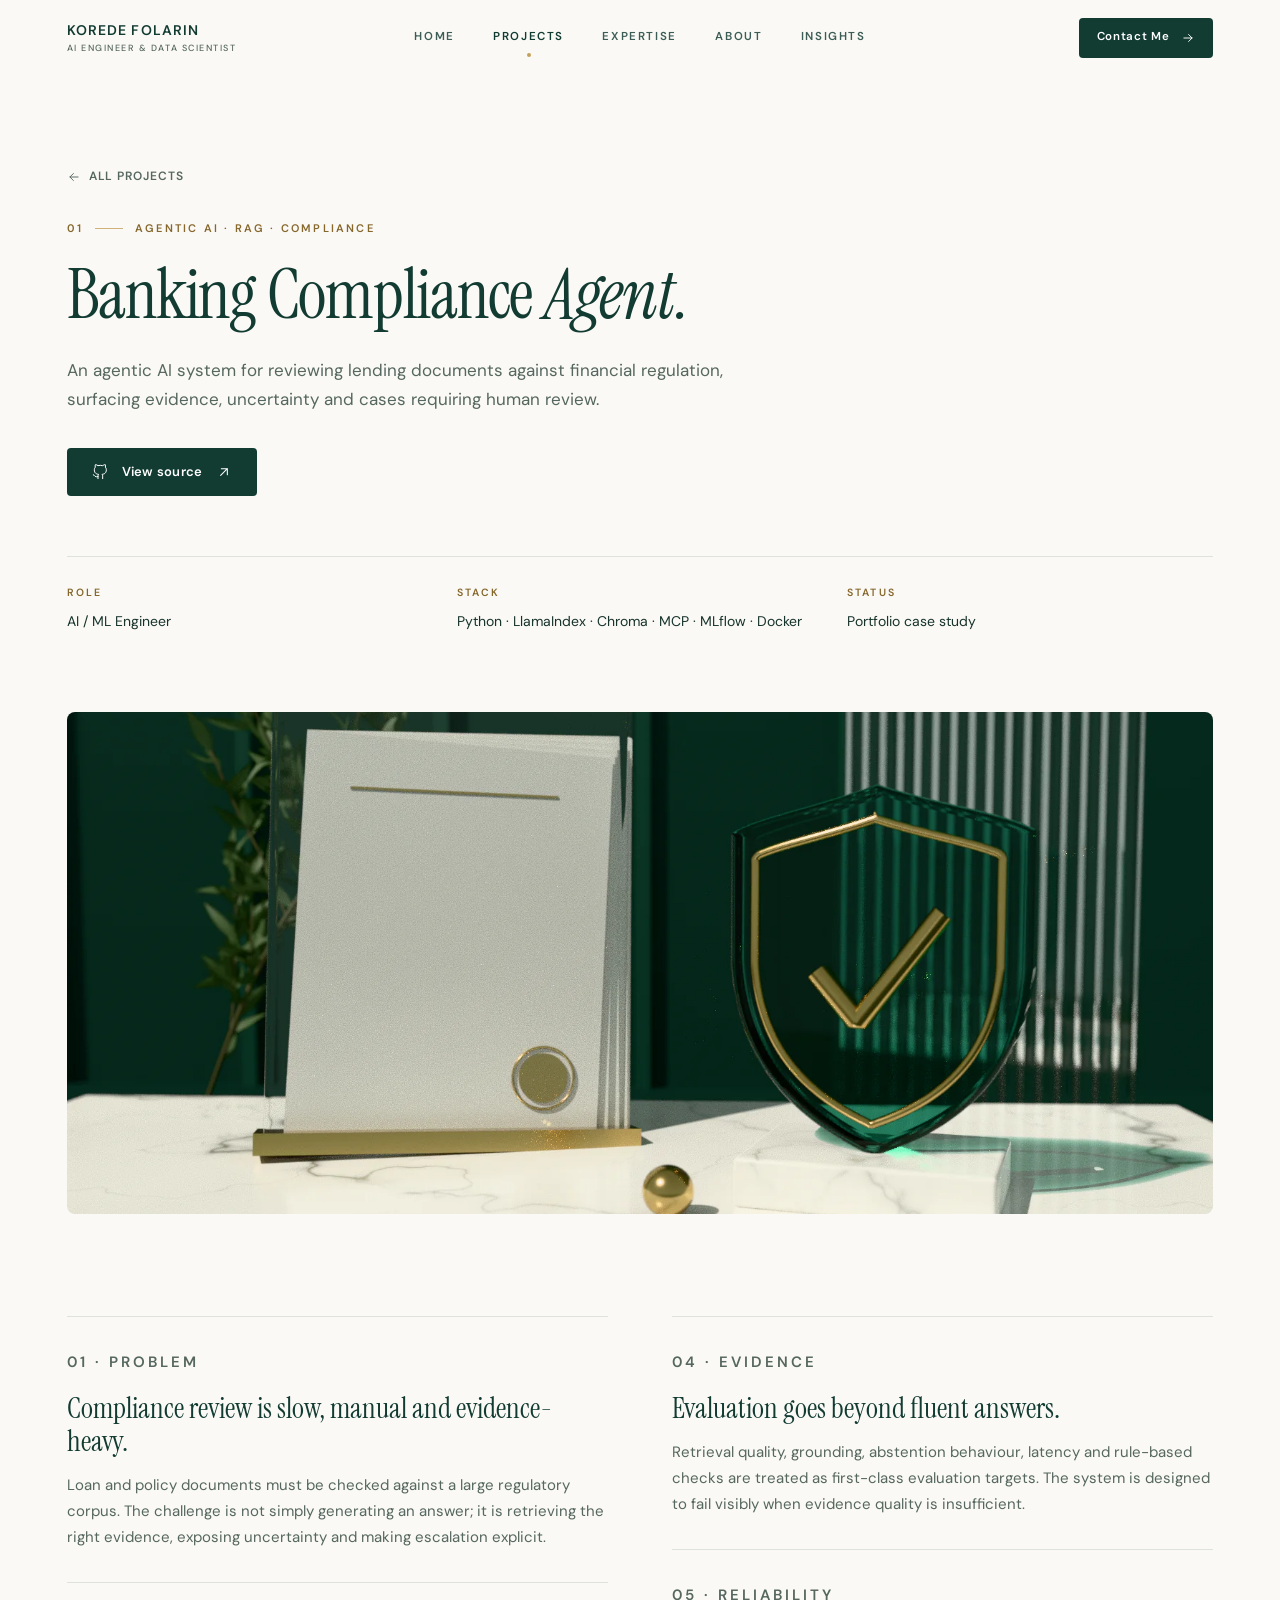
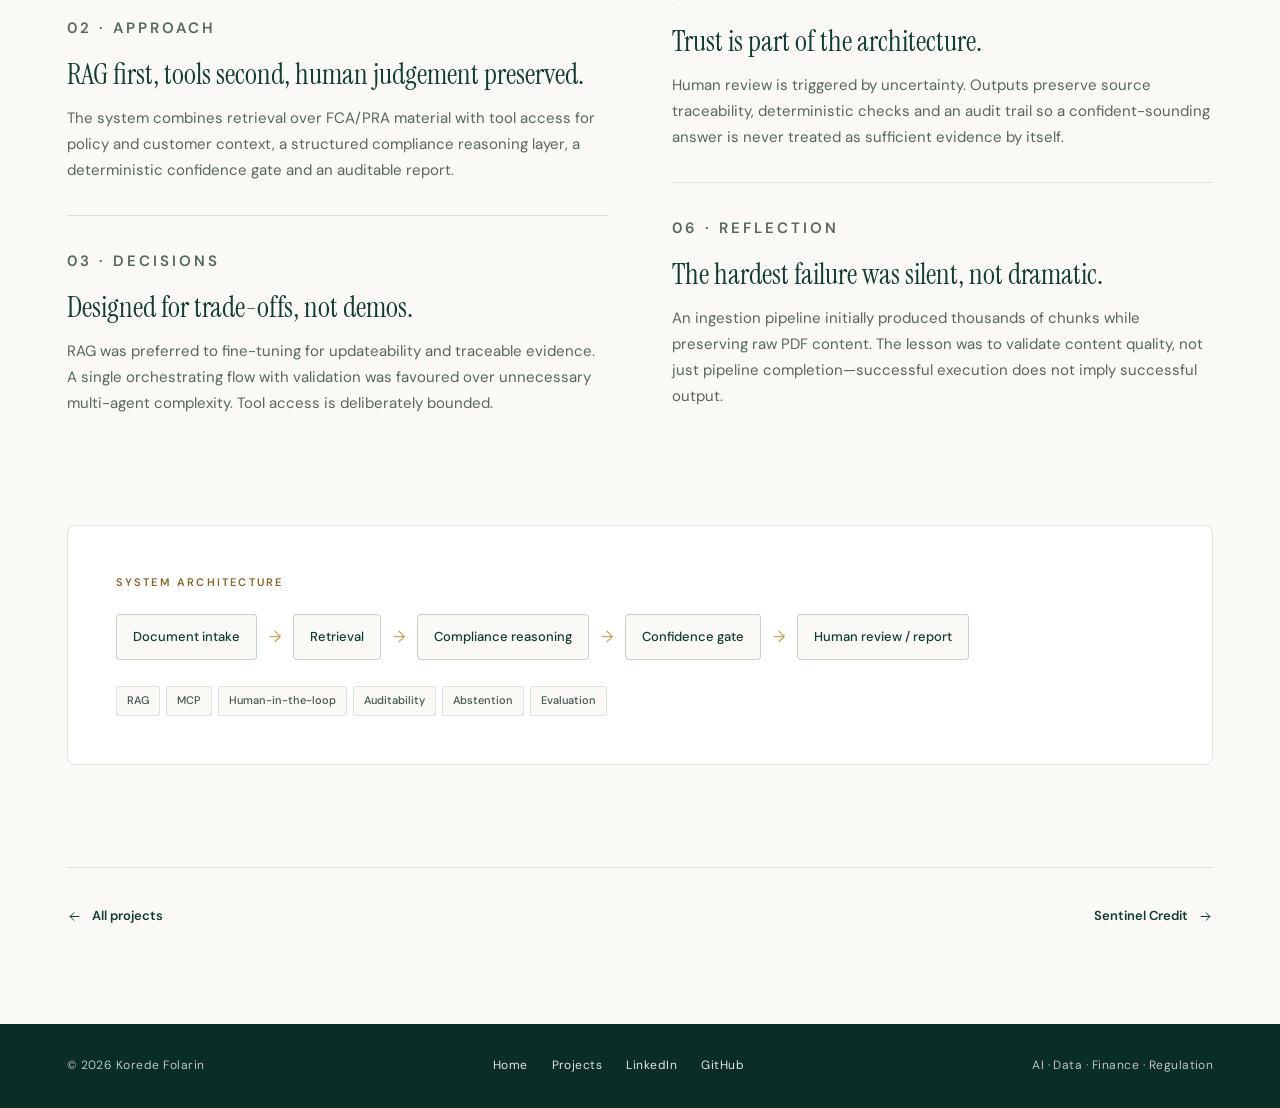
==== commit 8ce29472: "Portfolio redesign: premium visual system and responsive project experience Co-Authored-By: Claude O" ====
--- a/compliance-agent.html
+++ b/compliance-agent.html
@@ -1,69 +1,117 @@
 <!doctype html>
-<html lang="en">
+<html lang="en" class="no-js">
 <head>
 <meta charset="utf-8">
 <meta name="viewport" content="width=device-width,initial-scale=1">
 <title>Banking Compliance Agent — Korede Folarin</title>
-<link rel="stylesheet" href="styles.css">
+<meta name="description" content="An agentic AI system for reviewing lending documents against financial regulation, surfacing evidence, uncertainty and cases requiring human review.">
+<meta name="theme-color" content="#faf9f5">
+<link rel="preconnect" href="https://fonts.googleapis.com">
+<link rel="preconnect" href="https://fonts.gstatic.com" crossorigin>
+<link href="https://fonts.googleapis.com/css2?family=DM+Sans:opsz,wght@9..40,400;9..40,500;9..40,600&family=Instrument+Serif:ital@0;1&display=swap" rel="stylesheet">
+<link rel="icon" href="assets/favicon.svg" type="image/svg+xml">
+  <link rel="stylesheet" href="styles.css">
+<script>document.documentElement.classList.remove('no-js')</script>
 </head>
 <body>
-<nav class="nav">
-  <div class="container nav-inner">
-    <a class="brand wordmark" href="index.html">Korede Folarin</a>
-    <div class="nav-links"><a href="index.html">Home</a><a href="projects.html">Work</a><a href="index.html#about">About</a><a href="insights.html">Insights</a><a href="#" class="resume-link">Resume ↓</a><a href="index.html#contact">Contact</a></div>
+<svg width="0" height="0" style="position:absolute" aria-hidden="true">
+  <defs>
+    <symbol id="i-arrow" viewBox="0 0 24 24" fill="none" stroke="currentColor" stroke-width="1.6" stroke-linecap="round" stroke-linejoin="round"><path d="M5 12h14M13 6l6 6-6 6"/></symbol>
+    <symbol id="i-ext" viewBox="0 0 24 24" fill="none" stroke="currentColor" stroke-width="1.6" stroke-linecap="round" stroke-linejoin="round"><path d="M7 17 17 7M8 7h9v9"/></symbol>
+    <symbol id="i-github" viewBox="0 0 24 24" fill="none" stroke="currentColor" stroke-width="1.5" stroke-linecap="round" stroke-linejoin="round"><path d="M9 19c-5 1.5-5-2.5-7-3m14 6v-3.87a3.37 3.37 0 0 0-.94-2.61c3.14-.35 6.44-1.54 6.44-7A5.44 5.44 0 0 0 20 4.77 5.07 5.07 0 0 0 19.91 1S18.73.65 16 2.48a13.38 13.38 0 0 0-7 0C6.27.65 5.09 1 5.09 1A5.07 5.07 0 0 0 5 4.77a5.44 5.44 0 0 0-1.5 3.78c0 5.42 3.3 6.61 6.44 7A3.37 3.37 0 0 0 9 18.13V22"/></symbol>
+  </defs>
+</svg>
+
+<a class="skip-link" href="#main">Skip to content</a>
+
+<header class="site-header" id="siteHeader">
+  <div class="wrap header-inner">
+    <a class="brand" href="index.html" aria-label="Korede Folarin, home">
+      <strong>KOREDE FOLARIN</strong>
+      <span>AI ENGINEER &amp; DATA SCIENTIST</span>
+    </a>
+    <nav class="main-nav" id="mainNav" aria-label="Primary">
+      <a href="index.html">Home</a>
+      <a class="active" href="projects.html">Projects</a>
+      <a href="index.html#expertise">Expertise</a>
+      <a href="index.html#about">About</a>
+      <a href="insights.html">Insights</a>
+      <a class="nav-contact" href="index.html#contact" hidden>Contact Me</a>
+    </nav>
+    <a class="header-cta" href="index.html#contact">Contact Me <svg aria-hidden="true"><use href="#i-arrow"/></svg></a>
+    <button class="menu-toggle" type="button" aria-label="Open menu" aria-expanded="false" aria-controls="mainNav"><span></span><span></span></button>
   </div>
-</nav>
+</header>
 
-<main>
-<section class="project-hero">
-  <div class="container">
-    <div class="eyebrow">Agentic AI · RAG · Compliance</div>
-    <h1>Banking Compliance Agent<span style="color:var(--gold)">.</span></h1>
-    <p class="hero-copy">An agentic AI system for reviewing lending documents against financial regulation, surfacing evidence, uncertainty and cases requiring human review.</p>
-    <div class="actions">
-      <a class="btn primary" href="#" aria-disabled="true" title="Add your deployed app URL here">Launch live demo ↗</a>
-      <a class="btn" href="#" aria-disabled="true" title="Add your GitHub repository URL here">View source ↗</a>
+<main id="main">
+<section class="case-hero">
+  <div class="wrap">
+    <a class="back" href="projects.html"><svg aria-hidden="true"><use href="#i-arrow"/></svg>All projects</a>
+    <p class="eyebrow"><span class="num">01</span><span class="rule"></span>Agentic AI · RAG · Compliance</p>
+    <h1 class="h2">Banking Compliance <em>Agent.</em></h1>
+    <p class="lede">An agentic AI system for reviewing lending documents against financial regulation, surfacing evidence, uncertainty and cases requiring human review.</p>
+    <div class="case-actions">
+      <a class="btn btn-primary" href="https://github.com/korede-folarin/banking-compliance-agent" target="_blank" rel="noopener"><svg aria-hidden="true"><use href="#i-github"/></svg>View source <svg aria-hidden="true"><use href="#i-ext"/></svg></a>
     </div>
-    <div class="project-meta">
-      <span><strong>Role:</strong> AI / ML Engineer</span>
-      <span><strong>Stack:</strong> Python · LlamaIndex · Chroma · MCP · MLflow · Docker</span>
-      <span><strong>Status:</strong> Portfolio case study</span>
+    <dl class="case-meta">
+      <div><dt>Role</dt><dd>AI / ML Engineer</dd></div>
+      <div><dt>Stack</dt><dd>Python · LlamaIndex · Chroma · MCP · MLflow · Docker</dd></div>
+      <div><dt>Status</dt><dd>Portfolio case study</dd></div>
+    </dl>
+  </div>
+</section>
+
+<div class="wrap">
+  <figure class="case-banner" style="margin:0">
+    <img src="assets/project-compliance-1600.webp" srcset="assets/project-compliance-800.webp 800w, assets/project-compliance-1600.webp 1600w" sizes="(max-width:1400px) 100vw, 1300px" width="1600" height="1000" alt="Green glass shield with a gold check mark beside documents in a glass holder on marble">
+  </figure>
+</div>
+
+<section class="case-body">
+  <div class="wrap">
+    <div class="case-grid">
+      <div>
+        <div class="case-block"><p class="eyebrow">01 · Problem</p><h3>Compliance review is slow, manual and evidence-heavy.</h3><p>Loan and policy documents must be checked against a large regulatory corpus. The challenge is not simply generating an answer; it is retrieving the right evidence, exposing uncertainty and making escalation explicit.</p></div>
+        <div class="case-block"><p class="eyebrow">02 · Approach</p><h3>RAG first, tools second, human judgement preserved.</h3><p>The system combines retrieval over FCA/PRA material with tool access for policy and customer context, a structured compliance reasoning layer, a deterministic confidence gate and an auditable report.</p></div>
+        <div class="case-block"><p class="eyebrow">03 · Decisions</p><h3>Designed for trade-offs, not demos.</h3><p>RAG was preferred to fine-tuning for updateability and traceable evidence. A single orchestrating flow with validation was favoured over unnecessary multi-agent complexity. Tool access is deliberately bounded.</p></div>
+      </div>
+      <div>
+        <div class="case-block"><p class="eyebrow">04 · Evidence</p><h3>Evaluation goes beyond fluent answers.</h3><p>Retrieval quality, grounding, abstention behaviour, latency and rule-based checks are treated as first-class evaluation targets. The system is designed to fail visibly when evidence quality is insufficient.</p></div>
+        <div class="case-block"><p class="eyebrow">05 · Reliability</p><h3>Trust is part of the architecture.</h3><p>Human review is triggered by uncertainty. Outputs preserve source traceability, deterministic checks and an audit trail so a confident-sounding answer is never treated as sufficient evidence by itself.</p></div>
+        <div class="case-block"><p class="eyebrow">06 · Reflection</p><h3>The hardest failure was silent, not dramatic.</h3><p>An ingestion pipeline initially produced thousands of chunks while preserving raw PDF content. The lesson was to validate content quality, not just pipeline completion—successful execution does not imply successful output.</p></div>
+      </div>
+    </div>
+
+    <div class="arch">
+      <p class="eyebrow">System architecture</p>
+      <div class="arch-flow">
+        <div class="arch-node">Document intake</div><span class="arrow" aria-hidden="true">→</span><div class="arch-node">Retrieval</div><span class="arrow" aria-hidden="true">→</span><div class="arch-node">Compliance reasoning</div><span class="arrow" aria-hidden="true">→</span><div class="arch-node">Confidence gate</div><span class="arrow" aria-hidden="true">→</span><div class="arch-node">Human review / report</div>
+      </div>
+      <ul class="tags" aria-label="Themes"><li>RAG</li><li>MCP</li><li>Human-in-the-loop</li><li>Auditability</li><li>Abstention</li><li>Evaluation</li></ul>
     </div>
   </div>
 </section>
 
-<section class="section paper">
-  <div class="container">
-    <div class="case-grid">
-      <div>
-        <div class="case-block"><div class="eyebrow" style="color:#9b6c27">01 · Problem</div><h3>Compliance review is slow, manual and evidence-heavy.</h3><p>Loan and policy documents must be checked against a large regulatory corpus. The challenge is not simply generating an answer; it is retrieving the right evidence, exposing uncertainty and making escalation explicit.</p></div>
-        <div class="case-block"><div class="eyebrow" style="color:#9b6c27">02 · Approach</div><h3>RAG first, tools second, human judgement preserved.</h3><p>The system combines retrieval over FCA/PRA material with tool access for policy and customer context, a structured compliance reasoning layer, a deterministic confidence gate and an auditable report.</p></div>
-        <div class="case-block"><div class="eyebrow" style="color:#9b6c27">03 · Decisions</div><h3>Designed for trade-offs, not demos.</h3><p>RAG was preferred to fine-tuning for updateability and traceable evidence. A single orchestrating flow with validation was favoured over unnecessary multi-agent complexity. Tool access is deliberately bounded.</p></div>
-      </div>
-      <div>
-        <div class="case-block"><div class="eyebrow" style="color:#9b6c27">04 · Evidence</div><h3>Evaluation goes beyond fluent answers.</h3><p>Retrieval quality, grounding, abstention behaviour, latency and rule-based checks are treated as first-class evaluation targets. The system is designed to fail visibly when evidence quality is insufficient.</p></div>
-        <div class="case-block"><div class="eyebrow" style="color:#9b6c27">05 · Reliability</div><h3>Trust is part of the architecture.</h3><p>Human review is triggered by uncertainty. Outputs preserve source traceability, deterministic checks and an audit trail so a confident-sounding answer is never treated as sufficient evidence by itself.</p></div>
-        <div class="case-block"><div class="eyebrow" style="color:#9b6c27">06 · Reflection</div><h3>The hardest failure was silent, not dramatic.</h3><p>An ingestion pipeline initially produced thousands of chunks while preserving raw PDF content. The lesson was to validate content quality, not just pipeline completion—successful execution does not imply successful output.</p></div>
-      </div>
-    </div>
+<nav class="wrap" aria-label="Project navigation">
+  <div class="case-nav">
+    <a class="text-link" href="index.html#work"><svg aria-hidden="true" style="transform:rotate(180deg)"><use href="#i-arrow"/></svg>All projects</a>
+    <a class="text-link" href="sentinel-credit.html">Sentinel Credit <svg aria-hidden="true"><use href="#i-arrow"/></svg></a>
+  </div>
+</nav>
+</main>
 
-    <div class="arch">
-      <div class="eyebrow">System architecture</div>
-      <div class="arch-flow">
-        <div class="arch-node">Document intake</div><span class="arrow">→</span><div class="arch-node">Retrieval</div><span class="arrow">→</span><div class="arch-node">Compliance reasoning</div><span class="arrow">→</span><div class="arch-node">Confidence gate</div><span class="arrow">→</span><div class="arch-node">Human review / report</div>
-      </div>
-      <div class="tag-row"><span class="tag">RAG</span><span class="tag">MCP</span><span class="tag">Human-in-the-loop</span><span class="tag">Auditability</span><span class="tag">Abstention</span><span class="tag">Evaluation</span></div>
-    </div>
+<footer class="site-footer">
+  <div class="wrap footer-inner">
+    <span>© 2026 Korede Folarin</span>
+    <nav aria-label="Footer">
+      <a href="index.html">Home</a>
+      <a href="projects.html">Projects</a>
+      <a href="https://www.linkedin.com/in/folarinkorede" target="_blank" rel="noopener">LinkedIn</a>
+      <a href="https://github.com/korede-folarin" target="_blank" rel="noopener">GitHub</a>
+    </nav>
+    <span>AI · Data · Finance · Regulation</span>
   </div>
-</section>
-
-<section>
-  <div class="container next-project">
-    <a href="index.html#work">← All projects</a>
-    <a href="sentinel-credit.html">Sentinel Credit →</a>
-  </div>
-</section>
-</main>
-<footer><div class="container footer-row"><span>Korede Folarin</span><span>© 2026 Korede Folarin.</span></div></footer>
-<script src="script.js"></script></body>
+</footer>
+<script src="script.js"></script>
+</body>
 </html>
--- a/styles.css
+++ b/styles.css
@@ -1,213 +1,508 @@
-
+/* =========================================================
+   Korede Folarin — portfolio
+   Ivory · forest green · sage · champagne gold
+   ========================================================= */
 :root{
-  --bg:#0a0a09;
-  --bg-soft:#12110f;
-  --paper:#f3efe7;
-  --paper-2:#ece5d9;
-  --text:#f8f4eb;
-  --ink:#171511;
-  --muted:#b9b3aa;
-  --gold:#c89a49;
-  --gold-soft:#e7c987;
-  --line:rgba(200,154,73,.28);
-  --max:1180px;
-}
-*{box-sizing:border-box}
-html{scroll-behavior:smooth}
+  --ivory:#faf9f5;
+  --ivory-2:#f4f3ee;
+  --paper:#ffffff;
+  --forest:#123b32;
+  --forest-deep:#0a2d26;
+  --forest-ink:#0c2a23;
+  --sage:#8fa69a;
+  --sage-soft:#dce4de;
+  --gold:#c3a15c;
+  --gold-soft:#d7be84;
+  --gold-ink:#86672c;          /* gold for small text on ivory (AA) */
+  --ink:#17332c;
+  --muted:#56675f;
+  --line:rgba(18,59,50,.12);
+  --line-strong:rgba(18,59,50,.22);
+  --serif:"Instrument Serif",Georgia,"Times New Roman",serif;
+  --sans:"DM Sans",system-ui,-apple-system,"Segoe UI",Arial,sans-serif;
+  --gutter:clamp(20px,5.2vw,88px);
+  --max:1360px;
+  --header:76px;
+  --ease:cubic-bezier(.2,.7,.2,1);
+}
+
+*,*::before,*::after{box-sizing:border-box}
+html{scroll-behavior:smooth;scroll-padding-top:var(--header);-webkit-text-size-adjust:100%}
 body{
   margin:0;
-  background:var(--bg);
-  color:var(--text);
-  font-family:Inter,ui-sans-serif,system-ui,-apple-system,BlinkMacSystemFont,"Segoe UI",sans-serif;
+  background:var(--ivory);
+  color:var(--ink);
+  font-family:var(--sans);
+  font-size:16px;
   line-height:1.6;
-}
+  -webkit-font-smoothing:antialiased;
+  text-rendering:optimizeLegibility;
+  overflow-x:hidden;
+}
+img{display:block;max-width:100%;height:auto}
 a{color:inherit;text-decoration:none}
-img{max-width:100%;display:block}
-button,a{transition:.2s ease}
-.container{width:min(var(--max),calc(100% - 40px));margin:auto}
-.serif{font-family:Georgia,"Times New Roman",serif}
+button{font:inherit;color:inherit}
+:focus-visible{outline:2px solid var(--gold);outline-offset:3px;border-radius:2px}
+.sr-only{position:absolute;width:1px;height:1px;padding:0;margin:-1px;overflow:hidden;clip:rect(0,0,0,0);white-space:nowrap;border:0}
+.skip-link{position:absolute;left:16px;top:-60px;z-index:100;padding:10px 16px;background:var(--forest);color:#fff;font-size:13px;border-radius:4px}
+.skip-link:focus{top:12px}
+
+.wrap{width:100%;max-width:var(--max);margin:0 auto;padding:0 var(--gutter)}
+
+/* ---------- type ---------- */
 .eyebrow{
-  font-size:.78rem;
-  letter-spacing:.18em;
-  text-transform:uppercase;
-  color:var(--gold-soft);
-  font-weight:700;
-}
-.nav{
-  position:sticky;top:0;z-index:20;
-  backdrop-filter:blur(14px);
-  background:rgba(10,10,9,.82);
-  border-bottom:1px solid rgba(255,255,255,.06);
-}
-.nav-inner{height:76px;display:flex;align-items:center;justify-content:space-between}
-.brand{font:700 1.7rem Georgia,serif;letter-spacing:.02em}
-.brand span{color:var(--gold)}
-.nav-links{display:flex;gap:28px;font-size:.84rem;letter-spacing:.08em;text-transform:uppercase}
-.nav-links a{opacity:.78}
-.nav-links a:hover,.nav-links a:focus{opacity:1;color:var(--gold-soft)}
+  display:flex;align-items:center;gap:12px;
+  margin:0 0 22px;
+  font-size:11px;font-weight:600;letter-spacing:.2em;text-transform:uppercase;
+  color:var(--gold-ink);
+}
+.eyebrow .num{color:var(--gold-ink)}
+.eyebrow .rule{width:28px;height:1px;background:var(--gold);opacity:.8}
+.eyebrow.on-dark{color:var(--gold-soft)}
+.eyebrow.on-dark .rule{background:var(--gold-soft)}
+
+.display,.h2{
+  margin:0;
+  font-family:var(--serif);font-weight:400;
+  color:var(--forest);
+  letter-spacing:-.018em;
+}
+.display em,.h2 em,.h3 em{font-style:italic;color:var(--forest)}
+.h2{font-size:clamp(40px,4.4vw,66px);line-height:1.02}
+.h3{margin:0;font-family:var(--serif);font-weight:400;color:var(--forest);letter-spacing:-.01em}
+.lede{margin:0;max-width:520px;color:var(--muted);font-size:16px;line-height:1.7}
+
+/* ---------- buttons & links ---------- */
+.btn{
+  display:inline-flex;align-items:center;justify-content:center;gap:14px;
+  min-height:48px;padding:0 24px;
+  border:1px solid transparent;border-radius:4px;
+  font-size:13px;font-weight:600;letter-spacing:.02em;
+  cursor:pointer;
+  transition:background .25s ease,border-color .25s ease,color .25s ease,transform .25s var(--ease);
+}
+.btn svg{width:16px;height:16px;flex:none;transition:transform .25s var(--ease)}
+.btn:hover svg.arrow{transform:translateX(4px)}
+.btn-primary{background:var(--forest);color:#fff}
+.btn-primary:hover{background:var(--forest-deep)}
+.btn-ghost{border-color:var(--line-strong);background:rgba(255,255,255,.55);color:var(--forest)}
+.btn-ghost:hover{border-color:var(--forest);background:#fff}
+.btn-dark{background:#0f3a30;color:#fff;border-color:rgba(215,190,132,.28)}
+.btn-dark:hover{background:#13463a;border-color:var(--gold-soft)}
+.btn-ivory{background:var(--ivory);color:var(--forest)}
+.btn-ivory:hover{background:#fff}
+
+.text-link{
+  display:inline-flex;align-items:center;gap:10px;
+  padding:6px 0;
+  font-size:13px;font-weight:600;color:var(--forest);
+  border-bottom:1px solid transparent;
+  transition:border-color .25s ease;
+}
+.text-link svg{width:15px;height:15px;transition:transform .25s var(--ease)}
+.text-link:hover{border-color:var(--gold)}
+.text-link:hover svg{transform:translateX(4px)}
+
+/* =========================================================
+   Header
+   ========================================================= */
+.site-header{
+  position:fixed;inset:0 0 auto 0;z-index:50;
+  height:var(--header);
+  transition:background .35s ease,box-shadow .35s ease,border-color .35s ease;
+  border-bottom:1px solid transparent;
+}
+.site-header.scrolled,.site-header.solid{
+  background:rgba(250,249,245,.9);
+  -webkit-backdrop-filter:blur(14px);backdrop-filter:blur(14px);
+  border-bottom-color:rgba(18,59,50,.07);
+}
+.header-inner{
+  height:100%;
+  display:grid;grid-template-columns:1fr auto 1fr;align-items:center;gap:24px;
+}
+.brand{display:inline-flex;flex-direction:column;line-height:1;justify-self:start}
+.brand strong{font-size:14px;font-weight:600;letter-spacing:.08em;color:var(--forest)}
+.brand span{margin-top:7px;font-size:9px;font-weight:500;letter-spacing:.17em;color:var(--muted)}
+.main-nav{display:flex;align-items:center;gap:clamp(22px,3vw,44px)}
+.main-nav a{
+  position:relative;padding:28px 0;
+  font-size:11.5px;font-weight:600;letter-spacing:.14em;text-transform:uppercase;
+  color:var(--forest);opacity:.82;
+  transition:opacity .2s ease;
+}
+.main-nav a:hover,.main-nav a.active{opacity:1}
+.main-nav a::after{
+  content:"";position:absolute;left:50%;bottom:18px;
+  width:4px;height:4px;border-radius:50%;background:var(--gold);
+  transform:translateX(-50%) scale(0);transition:transform .25s var(--ease);
+}
+.main-nav a:hover::after{transform:translateX(-50%) scale(.75)}
+.main-nav a.active::after{transform:translateX(-50%) scale(1)}
+.header-cta{
+  justify-self:end;
+  display:inline-flex;align-items:center;gap:12px;
+  height:40px;padding:0 18px;border-radius:4px;
+  background:var(--forest);color:#fff;
+  font-size:11.5px;font-weight:600;letter-spacing:.06em;
+  transition:background .25s ease;
+}
+.header-cta svg{width:14px;height:14px;transition:transform .25s var(--ease)}
+.header-cta:hover{background:var(--forest-deep)}
+.header-cta:hover svg{transform:translateX(3px)}
+.menu-toggle{display:none;justify-self:end;width:44px;height:44px;border:0;background:none;position:relative;cursor:pointer}
+.menu-toggle span{position:absolute;left:11px;width:22px;height:1.5px;background:var(--forest);transition:transform .3s var(--ease),top .3s var(--ease)}
+.menu-toggle span:first-child{top:17px}
+.menu-toggle span:last-child{top:25px}
+.menu-toggle[aria-expanded="true"] span:first-child{top:21px;transform:rotate(45deg)}
+.menu-toggle[aria-expanded="true"] span:last-child{top:21px;transform:rotate(-45deg)}
+
+/* =========================================================
+   Hero
+   ========================================================= */
 .hero{
-  min-height:700px;
-  display:grid;
-  align-items:center;
+  position:relative;
+  min-height:max(720px,min(100vh,940px));
+  display:flex;align-items:center;
+  padding:calc(var(--header) + 40px) 0 72px;
   overflow:hidden;
-  position:relative;
-  border-bottom:1px solid rgba(255,255,255,.08);
-}
-.hero:before{
-  content:"";
-  position:absolute;inset:0;
-  background:
-    radial-gradient(circle at 76% 35%,rgba(200,154,73,.13),transparent 29%),
-    radial-gradient(circle at 88% 45%,rgba(255,255,255,.04),transparent 18%);
-  pointer-events:none;
-}
-.hero-grid{display:grid;grid-template-columns:1.02fr .98fr;gap:48px;align-items:center;position:relative}
-.hero h1{
-  font-size:clamp(4.2rem,8vw,7.6rem);
-  line-height:.88;
-  margin:18px 0 28px;
-  font-weight:500;
-  letter-spacing:-.04em;
-}
-.hero h1 span{color:var(--gold)}
-.hero-copy{max-width:590px;color:#ddd7ce;font-size:1.08rem}
-.actions{display:flex;gap:14px;flex-wrap:wrap;margin:34px 0}
-.btn{
-  display:inline-flex;align-items:center;justify-content:center;gap:10px;
-  padding:13px 18px;border:1px solid var(--gold);
-  font-size:.79rem;text-transform:uppercase;letter-spacing:.1em;font-weight:700;
-}
-.btn.primary{background:var(--gold);color:#17120a}
-.btn:hover{transform:translateY(-2px)}
-.socials{display:flex;gap:22px;color:#ddd7ce;font-size:.9rem}
-.data-art{
-  height:430px;position:relative;
-  display:grid;place-items:center;
-}
-.wave{
-  position:absolute;width:120%;height:60%;
-  border-radius:50%;
-  border:1px solid rgba(200,154,73,.34);
-  transform:rotate(-8deg);
-  box-shadow:
-    0 0 0 24px rgba(200,154,73,.035),
-    0 0 0 48px rgba(200,154,73,.025),
-    0 0 0 72px rgba(200,154,73,.018),
-    0 0 90px rgba(200,154,73,.12);
-}
-.wave.two{transform:rotate(12deg) scale(.88);border-color:rgba(255,255,255,.12)}
-.dot-grid{
-  position:absolute;inset:8% 0 0 8%;
-  opacity:.45;
-  background-image:radial-gradient(var(--gold) 1px,transparent 1px);
-  background-size:22px 22px;
-  mask-image:linear-gradient(to left,black,transparent 78%);
-}
-.metric-card{
-  position:relative;z-index:2;
-  width:min(330px,76%);
-  padding:30px;
-  border:1px solid rgba(200,154,73,.4);
-  background:rgba(10,10,9,.72);
-  backdrop-filter:blur(12px);
-}
-.metric-card strong{display:block;font:500 2.2rem Georgia,serif;margin:5px 0}
-.section{padding:88px 0}
-.paper{background:var(--paper);color:var(--ink)}
-.section-head{display:flex;align-items:end;justify-content:space-between;gap:24px;margin-bottom:36px}
-.section h2{font:500 clamp(2rem,4vw,3.4rem) Georgia,serif;line-height:1.05;margin:8px 0}
-.muted{color:#6f675d}
-.projects{display:grid;grid-template-columns:repeat(3,1fr);gap:18px}
-.card{
-  border:1px solid rgba(23,21,17,.13);
-  background:rgba(255,255,255,.26);
-  min-height:360px;
-  display:flex;flex-direction:column;
-}
-.card-visual{
-  height:155px;position:relative;overflow:hidden;
-  background:
-    radial-gradient(circle at 60% 40%,rgba(200,154,73,.22),transparent 28%),
-    linear-gradient(135deg,#0d0d0c,#1a1917);
-}
-.card-visual:before,.card-visual:after{
-  content:"";position:absolute;border-radius:50%;
-  border:1px solid rgba(200,154,73,.3);width:170%;height:70%;
-  left:-20%;top:35%;transform:rotate(-8deg)
-}
-.card-visual:after{top:18%;transform:rotate(10deg);border-color:rgba(255,255,255,.12)}
-.card-body{padding:22px;display:flex;flex-direction:column;flex:1}
-.card h3{font:500 1.45rem Georgia,serif;margin:8px 0 8px}
-.card p{font-size:.92rem;color:#564f47}
-.card .link{margin-top:auto;color:#8e5e1d;font-size:.78rem;letter-spacing:.09em;text-transform:uppercase;font-weight:700}
-.expertise-grid{display:grid;grid-template-columns:repeat(5,1fr);gap:0}
-.expertise-item{padding:26px 20px;border-left:1px solid var(--line)}
-.expertise-item:first-child{border-left:none}
-.expertise-item .icon{font-size:1.8rem;color:var(--gold);margin-bottom:12px}
-.expertise-item h3{font:500 1.1rem Georgia,serif;margin:0 0 6px}
-.expertise-item p{font-size:.82rem;color:#bdb6ac}
-.about-grid{display:grid;grid-template-columns:1.1fr .9fr;gap:48px;align-items:start}
-.about-copy p{max-width:650px}
-.fact-list{display:grid;gap:18px}
-.fact{border-top:1px solid rgba(23,21,17,.14);padding-top:16px}
-.fact strong{display:block;margin-bottom:4px}
-.quote{
-  margin-top:28px;background:#12110f;color:var(--text);padding:28px;
-  border-left:3px solid var(--gold);
-}
-.footer-cta{display:grid;grid-template-columns:1.15fr .85fr;gap:50px;align-items:center;padding:62px 0}
-.footer-cta h2{font:500 clamp(2.4rem,5vw,4.5rem) Georgia,serif;line-height:1.02;margin:0}
-.contact-list{display:grid;gap:10px;color:#d8d1c7}
-footer{border-top:1px solid rgba(255,255,255,.08);padding:24px 0;color:#8f887e;font-size:.82rem}
-.footer-row{display:flex;justify-content:space-between;gap:20px;flex-wrap:wrap}
-
-.project-hero{padding:110px 0 72px;border-bottom:1px solid rgba(255,255,255,.08)}
-.project-hero h1{font:500 clamp(3.5rem,8vw,7rem) Georgia,serif;line-height:.92;margin:14px 0 26px}
-.project-meta{display:flex;gap:24px;flex-wrap:wrap;color:#c8c1b6;font-size:.9rem}
-.project-meta span{padding-right:24px;border-right:1px solid rgba(255,255,255,.12)}
-.project-meta span:last-child{border-right:none}
-.case-grid{display:grid;grid-template-columns:1fr 1fr;gap:42px}
-.case-block{padding:28px 0;border-top:1px solid rgba(23,21,17,.14)}
-.case-block h3{font:500 1.45rem Georgia,serif;margin:0 0 10px}
-.arch{
-  background:#11110f;color:#f7f1e7;border:1px solid rgba(200,154,73,.28);
-  padding:28px;margin-top:28px;
-}
-.arch-flow{display:flex;gap:10px;align-items:center;justify-content:space-between;flex-wrap:wrap}
-.arch-node{border:1px solid rgba(200,154,73,.38);padding:12px 14px;min-width:120px;text-align:center}
-.arrow{color:var(--gold)}
-.tag-row{display:flex;gap:8px;flex-wrap:wrap;margin-top:18px}
-.tag{border:1px solid rgba(23,21,17,.16);padding:6px 9px;font-size:.78rem}
-.next-project{display:flex;justify-content:space-between;align-items:center;padding:38px 0;border-top:1px solid rgba(255,255,255,.08)}
-
-@media (max-width:900px){
-  .hero-grid,.about-grid,.footer-cta,.case-grid{grid-template-columns:1fr}
-  .data-art{height:300px}
-  .projects{grid-template-columns:1fr}
-  .expertise-grid{grid-template-columns:1fr 1fr}
-  .expertise-item:nth-child(odd){border-left:none}
-}
-@media (max-width:680px){
-  .container{width:min(100% - 28px,var(--max))}
-  .nav-links{display:none}
-  .hero{min-height:auto;padding:76px 0}
-  .hero h1{font-size:4.1rem}
-  .section{padding:66px 0}
-  .section-head{align-items:start;flex-direction:column}
-  .expertise-grid{grid-template-columns:1fr}
-  .expertise-item{border-left:none;border-top:1px solid var(--line)}
-  .data-art{height:245px}
-  .metric-card{width:86%}
-}
-
-/* Premium 2026 refresh */
-.wordmark{font-family:Georgia,'Times New Roman',serif;font-size:20px;letter-spacing:.01em;color:#f3eee4!important}.wordmark:after{content:'.';color:var(--gold)}
-.menu{display:none;background:none;border:1px solid #6f685e;color:#eee6da;padding:8px 12px}.hero{min-height:760px;display:flex;align-items:center}.hero-grid{align-items:center}.hero-content{position:relative;z-index:2}.hero h1{font-size:clamp(72px,9vw,142px);line-height:.78;letter-spacing:-.055em;margin:28px 0 34px}.hero-copy{max-width:650px;font-size:20px;line-height:1.65}.socials{margin-top:44px;display:flex;gap:28px}.socials a{color:#cfc7ba;text-decoration:none;font-size:13px;text-transform:uppercase;letter-spacing:.14em}.socials a:hover{color:var(--gold)}
-.data-art{min-height:560px;position:relative;color:var(--gold);display:flex;align-items:center}.wave-svg{width:100%;filter:drop-shadow(0 0 20px rgba(190,145,72,.12))}.art-label{position:absolute;right:5%;bottom:9%;display:flex;flex-direction:column;gap:8px;text-align:right}.art-label span{font-size:10px;letter-spacing:.2em;color:#8f877c}.art-label strong{font-family:Georgia,serif;font-size:22px;font-weight:400;color:#eee7dc}
-.dark-work{background:#11110f;color:#f4eee5;border-top:1px solid #292722}.dark-work .section-head h2,.expertise h2{color:#f4eee5}.text-link{color:var(--gold);text-decoration:none;text-transform:uppercase;letter-spacing:.12em;font-size:12px}.premium-projects{gap:18px}.dark-card{background:#151513;border:1px solid #3c3932;padding:34px;min-height:430px;display:flex;flex-direction:column;transition:.25s ease}.dark-card:hover{transform:translateY(-5px);border-color:#8b6a37}.dark-card .project-no{font-family:Georgia,serif;color:#6f675d;font-size:42px;margin-bottom:54px}.dark-card h3{font-family:Georgia,serif;font-size:31px;font-weight:400;color:#f3ece2;margin:14px 0 18px}.dark-card p{color:#aaa398;line-height:1.65}.dark-card .project-hook{font-family:Georgia,serif;font-size:19px;color:#ded5c8;line-height:1.45}.dark-card .link{margin-top:auto;padding-top:28px;color:var(--gold)}
-.expertise{background:#0d0d0c}.expertise-grid{grid-template-columns:repeat(5,1fr);border-top:1px solid #37342f;border-bottom:1px solid #37342f}.expertise-item{padding:34px 24px 38px;border-right:1px solid #37342f}.expertise-item:last-child{border-right:0}.expertise-item h3{font-family:Georgia,serif;font-size:20px;color:#eee7dd;font-weight:400}.expertise-item p{font-size:13px;color:#9e978d;line-height:1.6}.expertise-item .icon{color:var(--gold);font-size:28px;margin-bottom:28px}.light-muted{color:#817a70}.domain-strip{margin-top:46px;border:1px solid #37342f;padding:28px 34px;display:grid;grid-template-columns:160px 1fr 2fr;align-items:center;gap:24px}.domain-strip span{font-size:10px;letter-spacing:.18em;color:#8e867a}.domain-strip strong{font-family:Georgia,serif;font-size:22px;color:#eee7dd;font-weight:400}.domain-strip p{margin:0;color:#9f978c;font-size:13px}
-.gold-text{color:#9b6c27}.about-copy h2{font-size:clamp(40px,5vw,70px);line-height:1.02}.about-copy>p{font-size:16px;line-height:1.8;color:#575149}.quote{font-size:23px;line-height:1.45;border-left:2px solid #b1833f;padding-left:22px;margin:34px 0}.dark-btn{border-color:#1a1917!important;color:#1a1917!important;margin-top:4px}.dark-btn:hover{background:#1a1917!important;color:#fff!important}.fact-list{align-self:center}.fact{padding:28px 0}.fact strong{font-size:11px;text-transform:uppercase;letter-spacing:.14em}.fact span{font-family:Georgia,serif;font-size:19px}.contact-section{background:#0d0d0c}.footer-cta h2 span{color:var(--gold)}.footer-cta p{color:#b8b0a5}.contact-list a{color:#bdb5aa;text-decoration:none}.contact-list a:hover{color:var(--gold)}
-.coming{margin-top:60px;border-top:1px solid #3c3932;padding-top:32px;max-width:760px}.coming span{font-size:10px;letter-spacing:.18em;color:var(--gold)}.coming h2{font-family:Georgia,serif;font-size:36px;font-weight:400}.coming p{color:#aaa398}.insight-hero{min-height:75vh}
-.project-hero h1 span{color:var(--gold)}
-@media(max-width:900px){.expertise-grid{grid-template-columns:1fr 1fr}.expertise-item{border-bottom:1px solid #37342f}.domain-strip{grid-template-columns:1fr}.hero{min-height:auto;padding-top:130px}.data-art{min-height:380px}.nav-links{display:none;position:absolute;top:70px;left:20px;right:20px;background:#121210;border:1px solid #3b3832;padding:20px;flex-direction:column}.nav-links.open{display:flex}.menu{display:block}.hero h1{font-size:clamp(66px,18vw,105px)}}
-@media(max-width:620px){.expertise-grid{grid-template-columns:1fr}.hero-grid{grid-template-columns:1fr}.data-art{min-height:280px}.art-label{bottom:0}.dark-card{min-height:390px}.domain-strip{padding:24px}.wordmark{font-size:18px}}
+  background:var(--ivory);
+}
+.hero-media{
+  position:absolute;top:0;right:0;bottom:0;left:max(38%,calc(50% - 160px));z-index:0;overflow:hidden;
+  -webkit-mask-image:linear-gradient(90deg,transparent 0,#000 24%);mask-image:linear-gradient(90deg,transparent 0,#000 24%);
+}
+.hero-media img{
+  width:100%;height:100%;object-fit:cover;object-position:50% 62%;
+  will-change:transform;
+}
+.hero-media::after{
+  content:"";position:absolute;inset:0;
+  background:linear-gradient(0deg,rgba(250,249,245,.7) 0%,rgba(250,249,245,0) 18%),linear-gradient(180deg,rgba(250,249,245,.45) 0%,rgba(250,249,245,0) 14%);
+}
+.hero-inner{position:relative;z-index:1;width:100%}
+.hero-copy{max-width:700px}
+.hero-eyebrow{gap:0;margin-bottom:28px}
+.hero-eyebrow span{display:inline-flex;align-items:center}
+.hero-eyebrow span+span::before{content:"";width:18px;height:1px;margin:0 14px;background:var(--gold);opacity:.7}
+.display{font-size:clamp(46px,5.4vw,82px);line-height:1.0}
+.display em{white-space:nowrap}
+.hero .lede{margin-top:30px;font-size:17px;max-width:500px}
+.hero-actions{display:flex;flex-wrap:wrap;gap:14px;margin-top:38px}
+.capabilities{
+  display:grid;grid-template-columns:repeat(4,minmax(0,1fr));
+  margin:56px 0 0;padding:0;list-style:none;max-width:600px;
+}
+.capabilities li{
+  display:flex;flex-direction:column;gap:12px;
+  padding:0 18px;
+  font-size:12.5px;line-height:1.35;font-weight:500;color:var(--forest);
+  border-left:1px solid var(--line);
+}
+.capabilities li:first-child{padding-left:0;border-left:0}
+.capabilities svg{width:28px;height:28px;color:var(--gold)}
+
+/* ---------- technology row ---------- */
+.tech{background:var(--paper);border-top:1px solid var(--line);border-bottom:1px solid var(--line)}
+.tech-inner{display:flex;align-items:center;gap:clamp(24px,4vw,56px);min-height:112px;padding-top:22px;padding-bottom:22px}
+.tech-label{
+  flex:none;margin:0;
+  font-size:10.5px;font-weight:600;letter-spacing:.2em;line-height:1.7;text-transform:uppercase;color:var(--gold-ink);
+  padding-right:clamp(24px,4vw,56px);border-right:1px solid var(--line);
+}
+.tech-list{
+  flex:1;display:flex;flex-wrap:wrap;justify-content:space-between;align-items:center;gap:14px 28px;
+  margin:0;padding:0;list-style:none;
+}
+.tech-list li{
+  font-size:14px;font-weight:500;letter-spacing:.01em;color:var(--forest);opacity:.78;
+  transition:opacity .2s ease;white-space:nowrap;
+}
+.tech-list li:hover{opacity:1}
+
+/* =========================================================
+   Sections
+   ========================================================= */
+.section{padding:clamp(88px,10vw,150px) 0}
+.section-head{display:flex;align-items:flex-end;justify-content:space-between;gap:32px;margin-bottom:clamp(44px,5vw,64px)}
+.section-head p.lede{margin-top:22px}
+
+/* ---------- featured project cards ---------- */
+.featured{background:var(--ivory)}
+.card-grid{display:grid;grid-template-columns:repeat(3,minmax(0,1fr));gap:clamp(18px,2vw,28px)}
+.project-card{
+  position:relative;display:flex;flex-direction:column;
+  background:var(--paper);
+  border:1px solid var(--line);border-radius:6px;overflow:hidden;
+  transition:transform .4s var(--ease),box-shadow .4s var(--ease),border-color .3s ease;
+}
+.project-card:hover{transform:translateY(-4px);box-shadow:0 24px 50px -28px rgba(10,45,38,.35);border-color:rgba(195,161,92,.45)}
+.card-media{position:relative;aspect-ratio:16/10;overflow:hidden;background:var(--forest-deep)}
+.card-media img{width:100%;height:100%;object-fit:cover;transition:transform .8s var(--ease)}
+.project-card:hover .card-media img{transform:scale(1.035)}
+.card-num{
+  position:absolute;left:20px;top:14px;
+  font-family:var(--serif);font-size:30px;line-height:1;color:#fff;
+  text-shadow:0 1px 12px rgba(0,0,0,.25);
+}
+.card-body{display:flex;flex-direction:column;flex:1;padding:26px 26px 24px}
+.card-body .h3{font-size:clamp(25px,2vw,29px);line-height:1.1;margin-bottom:14px}
+.card-body .h3 a::after{content:"";position:absolute;inset:0;z-index:1}
+.card-body p{margin:0 0 22px;color:var(--muted);font-size:14px;line-height:1.65}
+.card-foot{margin-top:auto;display:flex;align-items:center;justify-content:space-between;gap:12px}
+.tags{display:flex;flex-wrap:wrap;gap:6px;margin:0;padding:0;list-style:none}
+.tags li{
+  padding:5px 10px;border:1px solid var(--line);border-radius:3px;
+  font-size:11px;font-weight:500;color:#40564e;background:var(--ivory);
+}
+.round-arrow{
+  flex:none;display:grid;place-items:center;
+  width:40px;height:40px;border-radius:50%;
+  border:1px solid rgba(195,161,92,.7);color:var(--gold-ink);
+  transition:background .3s ease,color .3s ease,transform .3s var(--ease);
+}
+.round-arrow svg{width:16px;height:16px}
+.project-card:hover .round-arrow{background:var(--forest);border-color:var(--forest);color:#fff;transform:translateX(2px)}
+
+/* ---------- expertise ---------- */
+.expertise{background:var(--ivory-2)}
+.expertise-layout{display:grid;grid-template-columns:minmax(0,.8fr) minmax(0,1.5fr);gap:clamp(40px,6vw,96px);align-items:start}
+.expertise-layout .lede{margin-top:24px;max-width:380px}
+.skill-grid{display:grid;grid-template-columns:repeat(4,minmax(0,1fr));gap:14px;margin:0;padding:0;list-style:none}
+.skill{
+  display:flex;flex-direction:column;align-items:center;text-align:center;
+  padding:30px 14px 26px;min-height:172px;
+  background:#fdfcf9;border:1px solid var(--line);border-radius:6px;
+  transition:border-color .3s ease,transform .35s var(--ease),box-shadow .35s var(--ease);
+}
+.skill:hover{border-color:rgba(195,161,92,.6);transform:translateY(-3px);box-shadow:0 18px 36px -26px rgba(10,45,38,.35)}
+.skill-icon{
+  display:grid;place-items:center;width:52px;height:52px;margin-bottom:18px;
+  border:1px solid rgba(195,161,92,.45);border-radius:50%;color:var(--gold);
+}
+.skill-icon svg{width:24px;height:24px}
+.skill h3{margin:0 0 6px;font-size:14.5px;font-weight:600;color:var(--forest);letter-spacing:.005em}
+.skill p{margin:0;font-size:12px;line-height:1.5;color:var(--muted)}
+
+/* ---------- split editorial panels (about / insights / contact) ---------- */
+.split{display:grid;grid-template-columns:minmax(0,1fr) minmax(0,1.1fr);align-items:stretch;min-height:clamp(560px,48vw,720px)}
+.split{--edge:max(var(--gutter),calc((100vw - var(--max)) / 2 + var(--gutter)))}
+.split-copy{display:flex;flex-direction:column;justify-content:center;padding:clamp(80px,9vw,130px) clamp(32px,6vw,96px) clamp(80px,9vw,130px) var(--edge)}
+.split-copy>*{max-width:520px}
+.split-copy .lede{margin-top:28px}
+.split-copy .lede+.lede{margin-top:16px}
+.split-copy>div:not(.story),.split-copy .actions{margin-top:38px}
+.split-media{position:relative;overflow:hidden;min-height:360px}
+.split-media img{position:absolute;inset:0;width:100%;height:100%;object-fit:cover;transition:transform 1.2s var(--ease)}
+.split-media::before{
+  content:"";position:absolute;inset:0;z-index:1;pointer-events:none;
+  background:linear-gradient(90deg,rgba(250,249,245,.85) 0%,rgba(250,249,245,0) 16%);
+}
+.about{background:var(--paper)}
+.about .split-media::before{background:linear-gradient(90deg,#fff 0%,rgba(255,255,255,0) 14%)}
+.split.reverse{grid-template-columns:minmax(0,1.1fr) minmax(0,1fr)}
+.split.reverse .split-media{order:-1}
+.split.reverse .split-media::before{background:linear-gradient(270deg,rgba(250,249,245,.9) 0%,rgba(250,249,245,0) 16%)}
+.split.reverse .split-copy{padding-left:clamp(32px,6vw,96px);padding-right:var(--edge)}
+
+.story{overflow:hidden;max-height:0;opacity:0;transition:max-height .7s var(--ease),opacity .5s ease}
+.story.open{opacity:1}
+.story .lede{margin-top:16px}
+.story-toggle svg{transition:transform .3s var(--ease)}
+.story-toggle[aria-expanded="true"] svg.arrow{transform:rotate(90deg)}
+
+.insights{background:var(--ivory)}
+.note{display:inline-flex;align-items:center;gap:10px;margin-top:26px;font-size:12px;color:var(--muted)}
+.note::before{content:"";width:6px;height:6px;border-radius:50%;background:var(--gold)}
+
+.contact{background:var(--ivory-2);grid-template-columns:minmax(0,1fr) minmax(0,1fr)}
+.contact .split-copy{padding-right:clamp(32px,4vw,64px)}
+.contact .split-copy>.h2{max-width:600px}
+.contact-actions{display:flex;flex-wrap:wrap;align-items:center;gap:12px}
+.icon-btn{
+  display:grid;place-items:center;width:48px;height:48px;
+  border:1px solid var(--line-strong);border-radius:4px;color:var(--forest);
+  transition:border-color .25s ease,background .25s ease,transform .25s var(--ease);
+}
+.icon-btn svg{width:19px;height:19px}
+.icon-btn:hover{border-color:var(--forest);background:#fff;transform:translateY(-2px)}
+.contact-email{margin-top:22px;font-size:13px;color:var(--muted)}
+.contact-email a{color:var(--forest);border-bottom:1px solid rgba(195,161,92,.6)}
+
+/* ---------- footer ---------- */
+.site-footer{background:var(--forest-deep);color:#b9c7c1}
+.footer-inner{display:flex;align-items:center;justify-content:space-between;gap:20px;min-height:84px;font-size:12px;letter-spacing:.04em}
+.footer-inner nav{display:flex;flex-wrap:wrap;gap:24px}
+.footer-inner a{color:#dfe7e3;transition:color .2s ease}
+.footer-inner a:hover{color:var(--gold-soft)}
+
+/* =========================================================
+   Projects page — immersive showcases
+   ========================================================= */
+.page-intro{padding:calc(var(--header) + clamp(64px,8vw,110px)) 0 clamp(48px,6vw,80px)}
+.page-intro .lede{margin-top:26px;max-width:560px}
+.page-intro .h2{font-size:clamp(46px,5.4vw,80px)}
+.showcase-list{display:grid;gap:clamp(20px,2.4vw,32px);padding-bottom:clamp(80px,9vw,130px)}
+.showcase{
+  position:relative;display:grid;grid-template-columns:minmax(0,.85fr) minmax(0,1.15fr);
+  min-height:clamp(400px,31vw,470px);
+  background:var(--forest-deep);color:#e9efec;
+  border-radius:8px;overflow:hidden;
+  isolation:isolate;
+}
+.showcase-copy{position:relative;z-index:2;display:flex;flex-direction:column;justify-content:center;padding:clamp(36px,4.5vw,64px)}
+.showcase-num{font-family:var(--serif);font-size:clamp(40px,4vw,56px);line-height:1;color:#f4f1ea;margin-bottom:clamp(22px,3vw,40px)}
+.showcase .h3{font-size:clamp(32px,3.2vw,46px);line-height:1.05;color:#f7f5ef}
+.showcase-copy>p{margin:20px 0 0;max-width:470px;color:#bfccc6;font-size:15px;line-height:1.7}
+.showcase .tags{margin-top:26px}
+.showcase .tags li{background:rgba(255,255,255,.05);border-color:rgba(255,255,255,.14);color:#d6dfdb}
+.showcase-actions{display:flex;flex-wrap:wrap;align-items:center;gap:12px 28px;margin-top:34px}
+.ext-link{display:inline-flex;align-items:center;gap:9px;min-height:44px;font-size:13px;font-weight:500;color:#e9efec;transition:color .2s ease}
+.ext-link svg{width:16px;height:16px}
+.ext-link:hover{color:var(--gold-soft)}
+.ext-link .dot{width:7px;height:7px;border-radius:50%;background:var(--gold)}
+.showcase-media{position:relative;min-height:320px}
+.showcase-media img{position:absolute;inset:0;width:100%;height:100%;object-fit:cover;transition:transform 1.2s var(--ease)}
+.showcase:hover .showcase-media img{transform:scale(1.025)}
+.showcase-media::before{
+  content:"";position:absolute;inset:0;z-index:1;
+  background:linear-gradient(90deg,var(--forest-deep) 0%,rgba(10,45,38,.55) 18%,rgba(10,45,38,0) 42%);
+}
+.more-work{
+  display:flex;align-items:center;justify-content:space-between;gap:32px;flex-wrap:wrap;
+  padding:clamp(32px,4vw,48px) 0;border-top:1px solid var(--line);
+}
+.more-work .h3{font-size:clamp(26px,2.4vw,34px)}
+.more-work p{margin:8px 0 0;color:var(--muted);font-size:14px}
+
+/* =========================================================
+   Case study pages
+   ========================================================= */
+.case-hero{padding:calc(var(--header) + clamp(56px,7vw,96px)) 0 clamp(40px,5vw,64px)}
+.case-hero .back{display:inline-flex;align-items:center;gap:8px;margin-bottom:34px;font-size:12px;font-weight:600;letter-spacing:.08em;text-transform:uppercase;color:var(--muted)}
+.case-hero .back svg{width:14px;height:14px;transform:rotate(180deg)}
+.case-hero .back:hover{color:var(--forest)}
+.case-hero .h2{font-size:clamp(44px,5.4vw,80px);max-width:900px}
+.case-hero .lede{margin-top:26px;max-width:680px;font-size:17px}
+.case-actions{display:flex;flex-wrap:wrap;gap:12px;margin-top:34px}
+.case-meta{
+  display:grid;grid-template-columns:repeat(3,minmax(0,1fr));gap:24px;
+  margin-top:clamp(40px,5vw,60px);padding-top:28px;border-top:1px solid var(--line);
+}
+.case-meta div{font-size:14px;color:var(--ink);line-height:1.6}
+.case-meta dt{margin-bottom:8px;font-size:10.5px;font-weight:600;letter-spacing:.2em;text-transform:uppercase;color:var(--gold-ink)}
+.case-meta dd{margin:0}
+.case-banner{border-radius:8px;overflow:hidden;aspect-ratio:16/7;background:var(--forest-deep)}
+.case-banner img{width:100%;height:100%;object-fit:cover}
+.case-body{padding:clamp(72px,8vw,120px) 0}
+.case-grid{display:grid;grid-template-columns:repeat(2,minmax(0,1fr));gap:clamp(40px,5vw,80px)}
+.case-block{padding:32px 0;border-top:1px solid var(--line)}
+.case-block .eyebrow{margin-bottom:16px}
+.case-block h3{margin:0 0 14px;font-family:var(--serif);font-weight:400;font-size:clamp(26px,2.3vw,32px);line-height:1.12;color:var(--forest)}
+.case-block p{margin:0;color:var(--muted);font-size:15px;line-height:1.75}
+.arch{margin-top:clamp(56px,6vw,90px);padding:clamp(28px,4vw,48px);background:var(--paper);border:1px solid var(--line);border-radius:8px}
+.arch-flow{display:flex;flex-wrap:wrap;align-items:center;gap:12px;margin:8px 0 26px}
+.arch-node{padding:12px 16px;border:1px solid var(--line-strong);border-radius:4px;background:var(--ivory);font-size:13px;font-weight:500;color:var(--forest)}
+.arch-flow .arrow{color:var(--gold)}
+.case-nav{display:flex;justify-content:space-between;gap:20px;flex-wrap:wrap;padding:32px 0 clamp(64px,7vw,100px);border-top:1px solid var(--line)}
+
+/* Insights page */
+.insights-page .split{min-height:max(620px,calc(100vh - 84px))}
+.insights-page .split-copy{padding-top:calc(var(--header) + 60px)}
+
+/* =========================================================
+   Motion
+   ========================================================= */
+.reveal{opacity:0;transform:translateY(22px);transition:opacity .9s ease,transform .9s var(--ease)}
+.reveal.visible{opacity:1;transform:none}
+.reveal.d1{transition-delay:.08s}.reveal.d2{transition-delay:.16s}.reveal.d3{transition-delay:.24s}
+.no-js .reveal{opacity:1;transform:none}
+
+/* =========================================================
+   Responsive
+   ========================================================= */
+@media (max-width:1180px){
+  .expertise-layout{grid-template-columns:1fr}
+  .expertise-layout .lede{max-width:520px}
+}
+@media (max-width:1080px){
+  .header-inner{grid-template-columns:auto 1fr auto}
+  .main-nav{justify-self:center;gap:22px}
+  .tech-list{justify-content:flex-start;gap:12px 32px}
+  .card-grid{grid-template-columns:1fr 1fr}
+  .card-grid .project-card:last-child{grid-column:1 / -1}
+  .card-grid .project-card:last-child .card-media{aspect-ratio:21/9}
+  .showcase{grid-template-columns:1fr}
+  .showcase-media{order:-1;aspect-ratio:16/9;min-height:0}
+  .showcase-media::before{background:linear-gradient(0deg,var(--forest-deep) 0%,rgba(10,45,38,0) 40%)}
+}
+@media (max-width:960px){
+  :root{--header:68px}
+  .site-header{background:rgba(250,249,245,.94);-webkit-backdrop-filter:blur(14px);backdrop-filter:blur(14px);border-bottom-color:rgba(18,59,50,.07)}
+  .header-inner{grid-template-columns:1fr auto auto;gap:8px}
+  .header-cta{display:none}
+  .menu-toggle{display:block}
+  .main-nav{
+    position:absolute;top:var(--header);left:0;right:0;
+    flex-direction:column;align-items:stretch;gap:0;
+    padding:8px var(--gutter) 24px;
+    background:rgba(250,249,245,.98);border-bottom:1px solid var(--line);
+    box-shadow:0 24px 40px -30px rgba(10,45,38,.4);
+    visibility:hidden;opacity:0;transform:translateY(-8px);
+    transition:opacity .25s ease,transform .3s var(--ease),visibility 0s linear .3s;
+  }
+  .main-nav.open{visibility:visible;opacity:1;transform:none;transition:opacity .25s ease,transform .3s var(--ease)}
+  .main-nav a{padding:15px 0;border-bottom:1px solid var(--line);font-size:12.5px}
+  .main-nav a::after{left:auto;right:4px;bottom:50%;transform:translateY(50%) scale(0)}
+  .main-nav a.active::after{transform:translateY(50%) scale(1)}
+  .main-nav .nav-contact{display:block;margin-top:16px;padding:14px 0;border:0;border-radius:4px;background:var(--forest);color:#fff;text-align:center;opacity:1}
+  .main-nav .nav-contact::after{display:none}
+
+  .hero{flex-direction:column;align-items:stretch;min-height:0;padding:calc(var(--header) + 48px) 0 0}
+  .hero-media{order:2;position:relative;inset:auto;height:auto;aspect-ratio:4/3;margin-top:48px;-webkit-mask-image:none;mask-image:none}
+  .hero-media img{object-position:55% 62%}
+  .hero-media::after{background:linear-gradient(180deg,var(--ivory) 0%,rgba(250,249,245,0) 22%)}
+  .hero-copy{max-width:700px}
+
+  .split,.split.reverse{grid-template-columns:1fr;min-height:0}
+  .split .split-media,.split.reverse .split-media{order:0;aspect-ratio:4/3;min-height:0}
+  .split-media::before,.split.reverse .split-media::before,.about .split-media::before{background:linear-gradient(180deg,rgba(250,249,245,.6) 0%,rgba(250,249,245,0) 18%)}
+  .about .split-media::before{background:linear-gradient(180deg,#fff 0%,rgba(255,255,255,0) 18%)}
+  .split-copy,.split.reverse .split-copy{padding:clamp(72px,10vw,100px) var(--gutter) 48px}
+  .insights-page .split-copy{padding-top:calc(var(--header) + 56px)}
+  .case-grid{grid-template-columns:1fr;gap:0}
+  .case-meta{grid-template-columns:1fr;gap:18px}
+}
+@media (max-width:720px){
+  body{font-size:15px}
+  .capabilities{grid-template-columns:1fr 1fr;gap:22px 0;margin-top:44px}
+  .capabilities li:nth-child(3){padding-left:0;border-left:0}
+  .hero .lede{font-size:16px}
+  .hero-eyebrow{flex-wrap:wrap;row-gap:8px;font-size:10px;letter-spacing:.18em}
+  .hero-eyebrow span+span::before{width:12px;margin:0 10px}
+  .hero-actions .btn{flex:1 1 200px}
+  .hero-media{aspect-ratio:1/1;margin-top:40px}
+  .tech-inner{flex-direction:column;align-items:flex-start;gap:20px;padding-top:32px;padding-bottom:32px}
+  .tech-label{padding:0 0 16px;border-right:0;border-bottom:1px solid var(--line);width:100%}
+  .tech-label br{display:none}
+  .tech-list{justify-content:flex-start;gap:12px 22px}
+  .section-head{flex-direction:column;align-items:flex-start;gap:20px}
+  .card-grid{grid-template-columns:1fr}
+  .card-grid .project-card:last-child .card-media{aspect-ratio:16/10}
+  .skill-grid{grid-template-columns:1fr 1fr;gap:12px}
+  .skill{min-height:0;padding:24px 12px 22px}
+  .split .split-media,.split.reverse .split-media{aspect-ratio:1/1}
+  .footer-inner{flex-direction:column;align-items:flex-start;justify-content:center;padding-top:28px;padding-bottom:28px}
+  .showcase-actions{gap:8px 22px}
+  .showcase-actions .btn{width:100%}
+  .case-banner{aspect-ratio:4/3}
+  .arch-flow{flex-direction:column;align-items:stretch}
+  .arch-flow .arrow{transform:rotate(90deg);align-self:center}
+}
+
+@media (prefers-reduced-motion:reduce){
+  html{scroll-behavior:auto}
+  *,*::before,*::after{transition-duration:.01ms !important;animation-duration:.01ms !important}
+  .reveal{opacity:1;transform:none}
+  .hero-media img{transform:none !important}
+}
